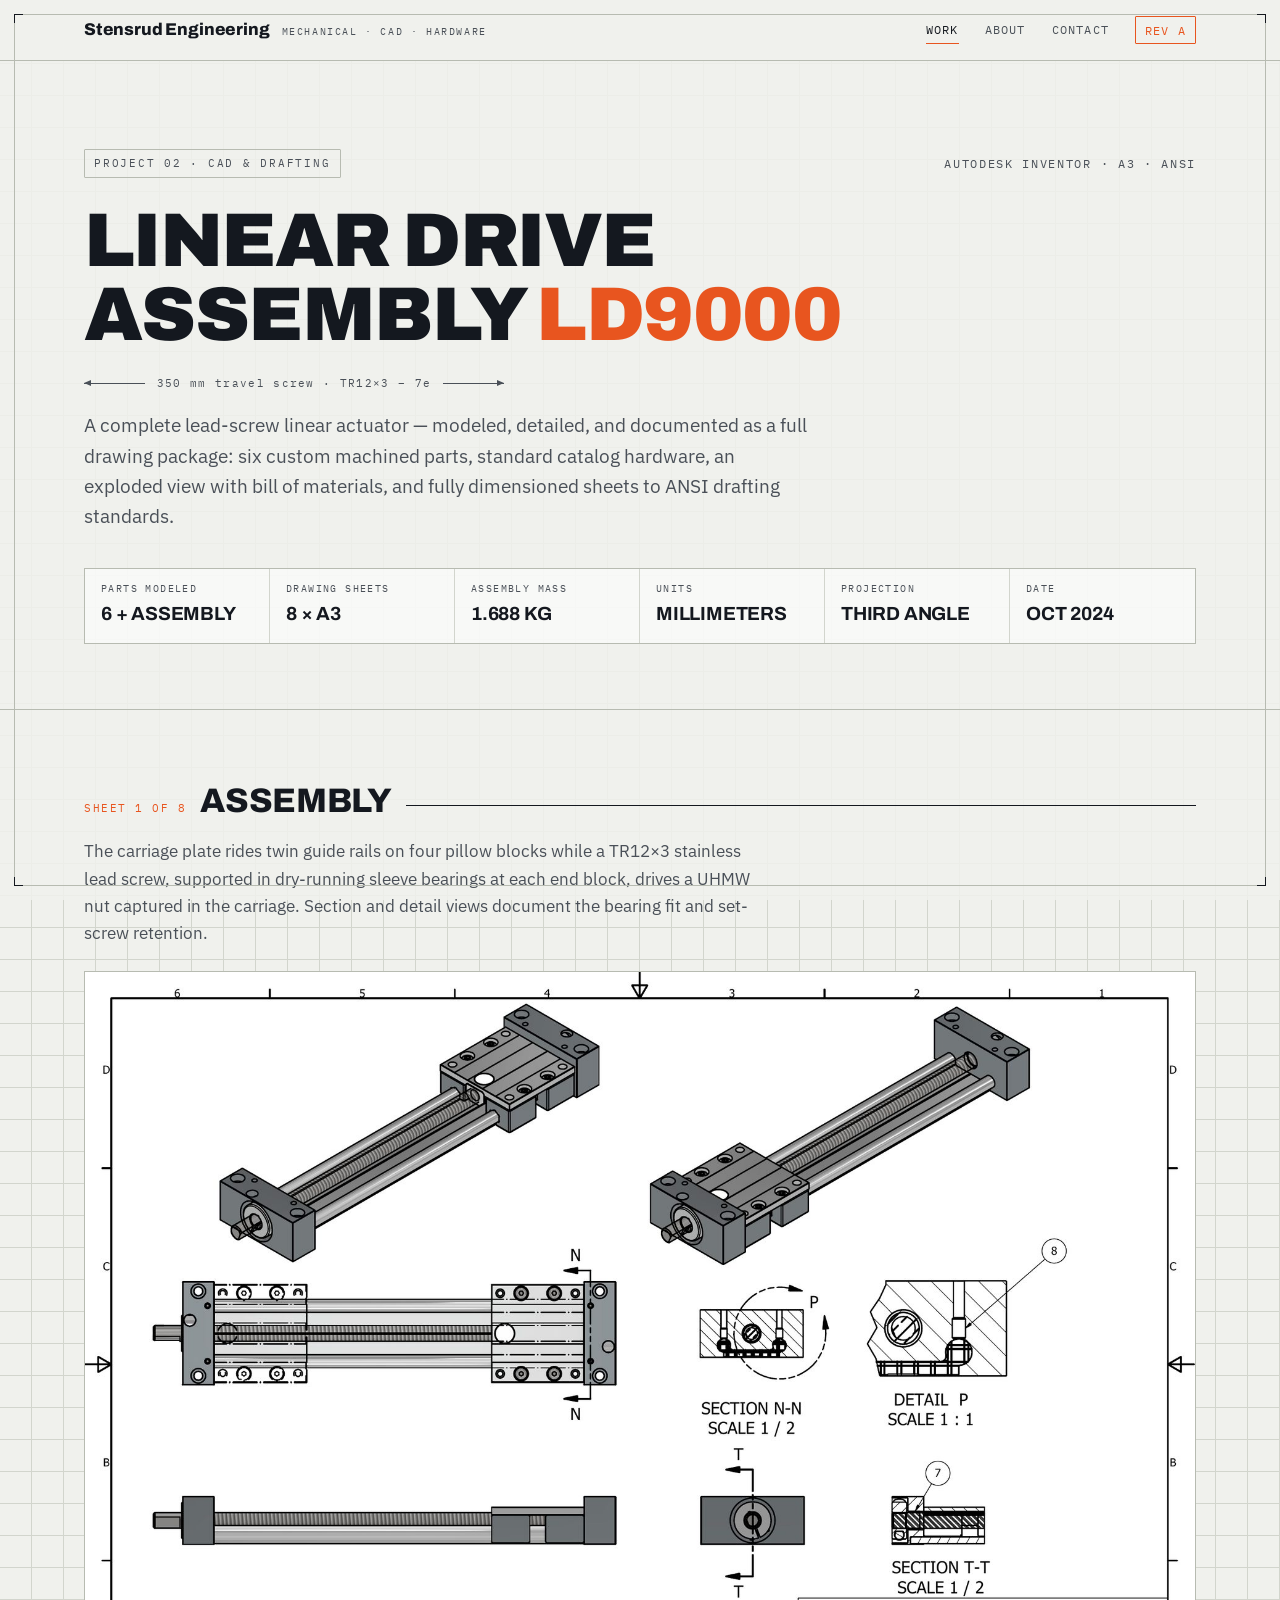
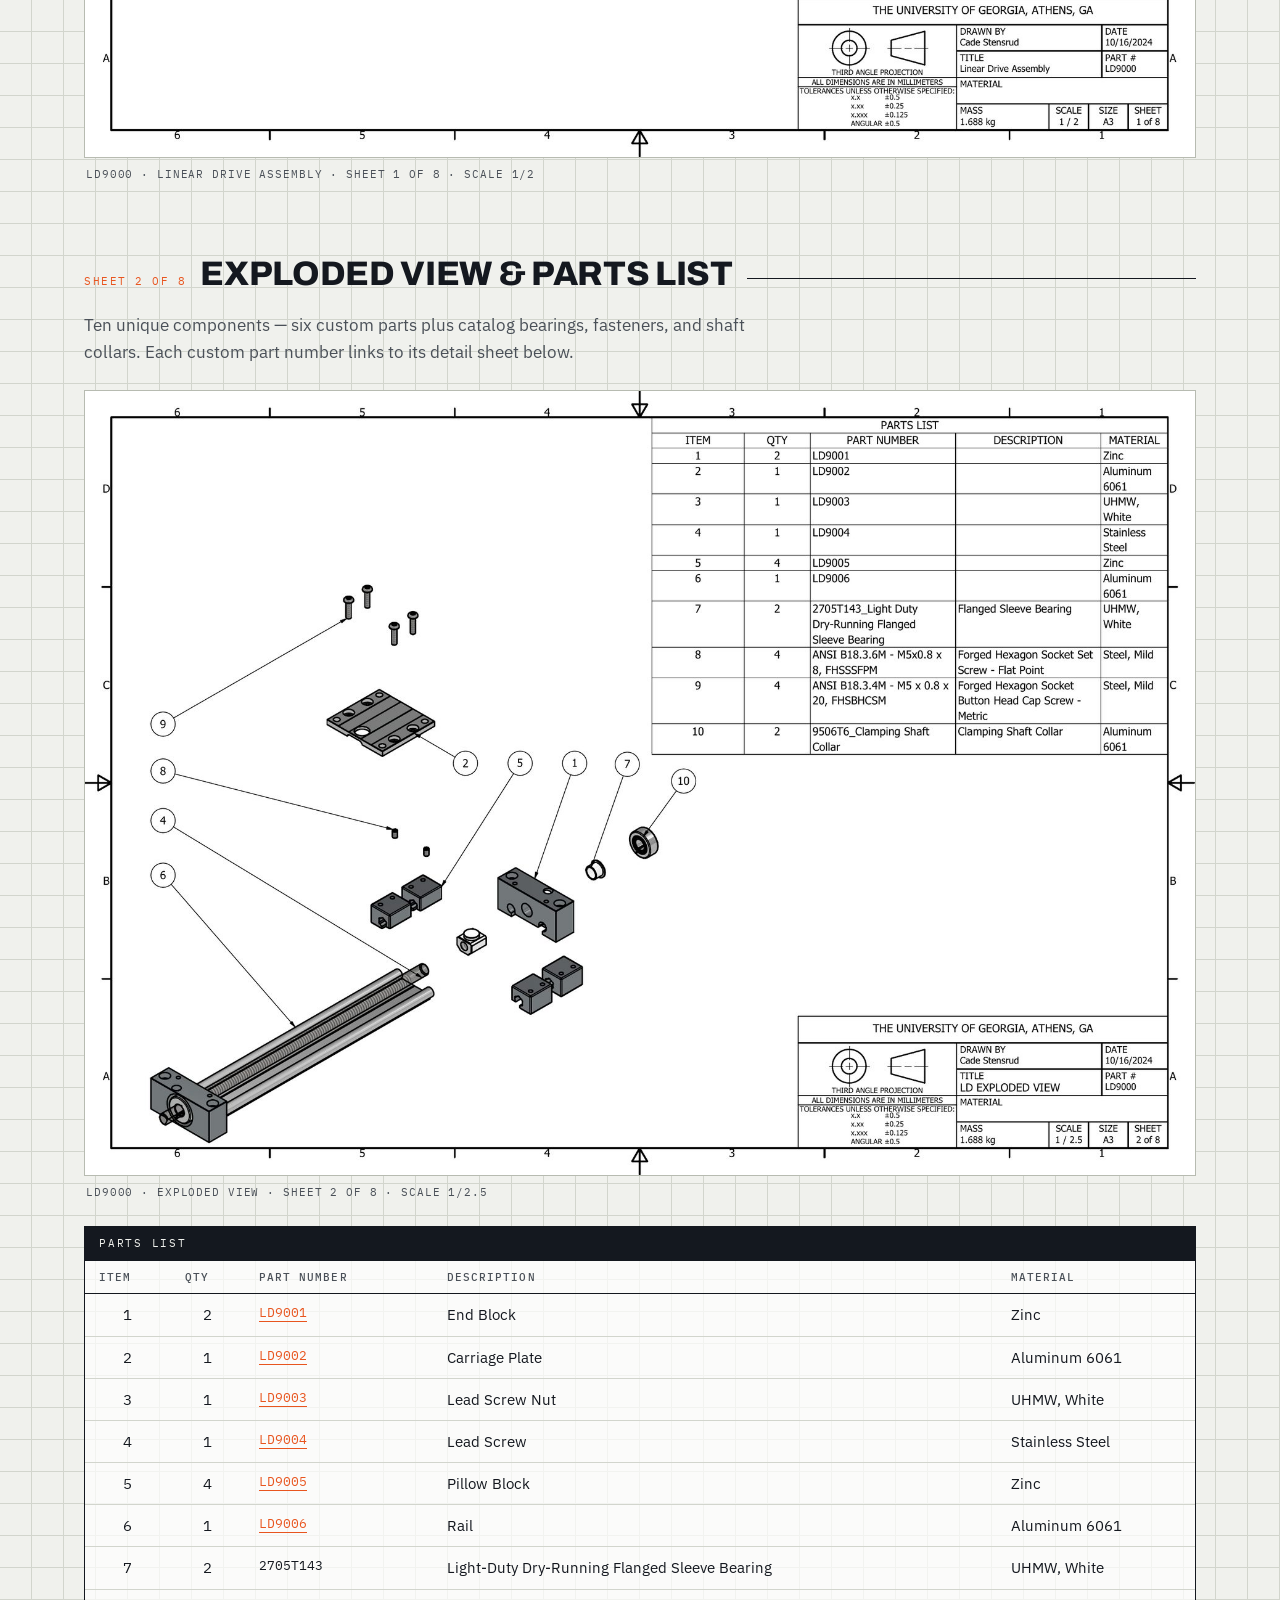
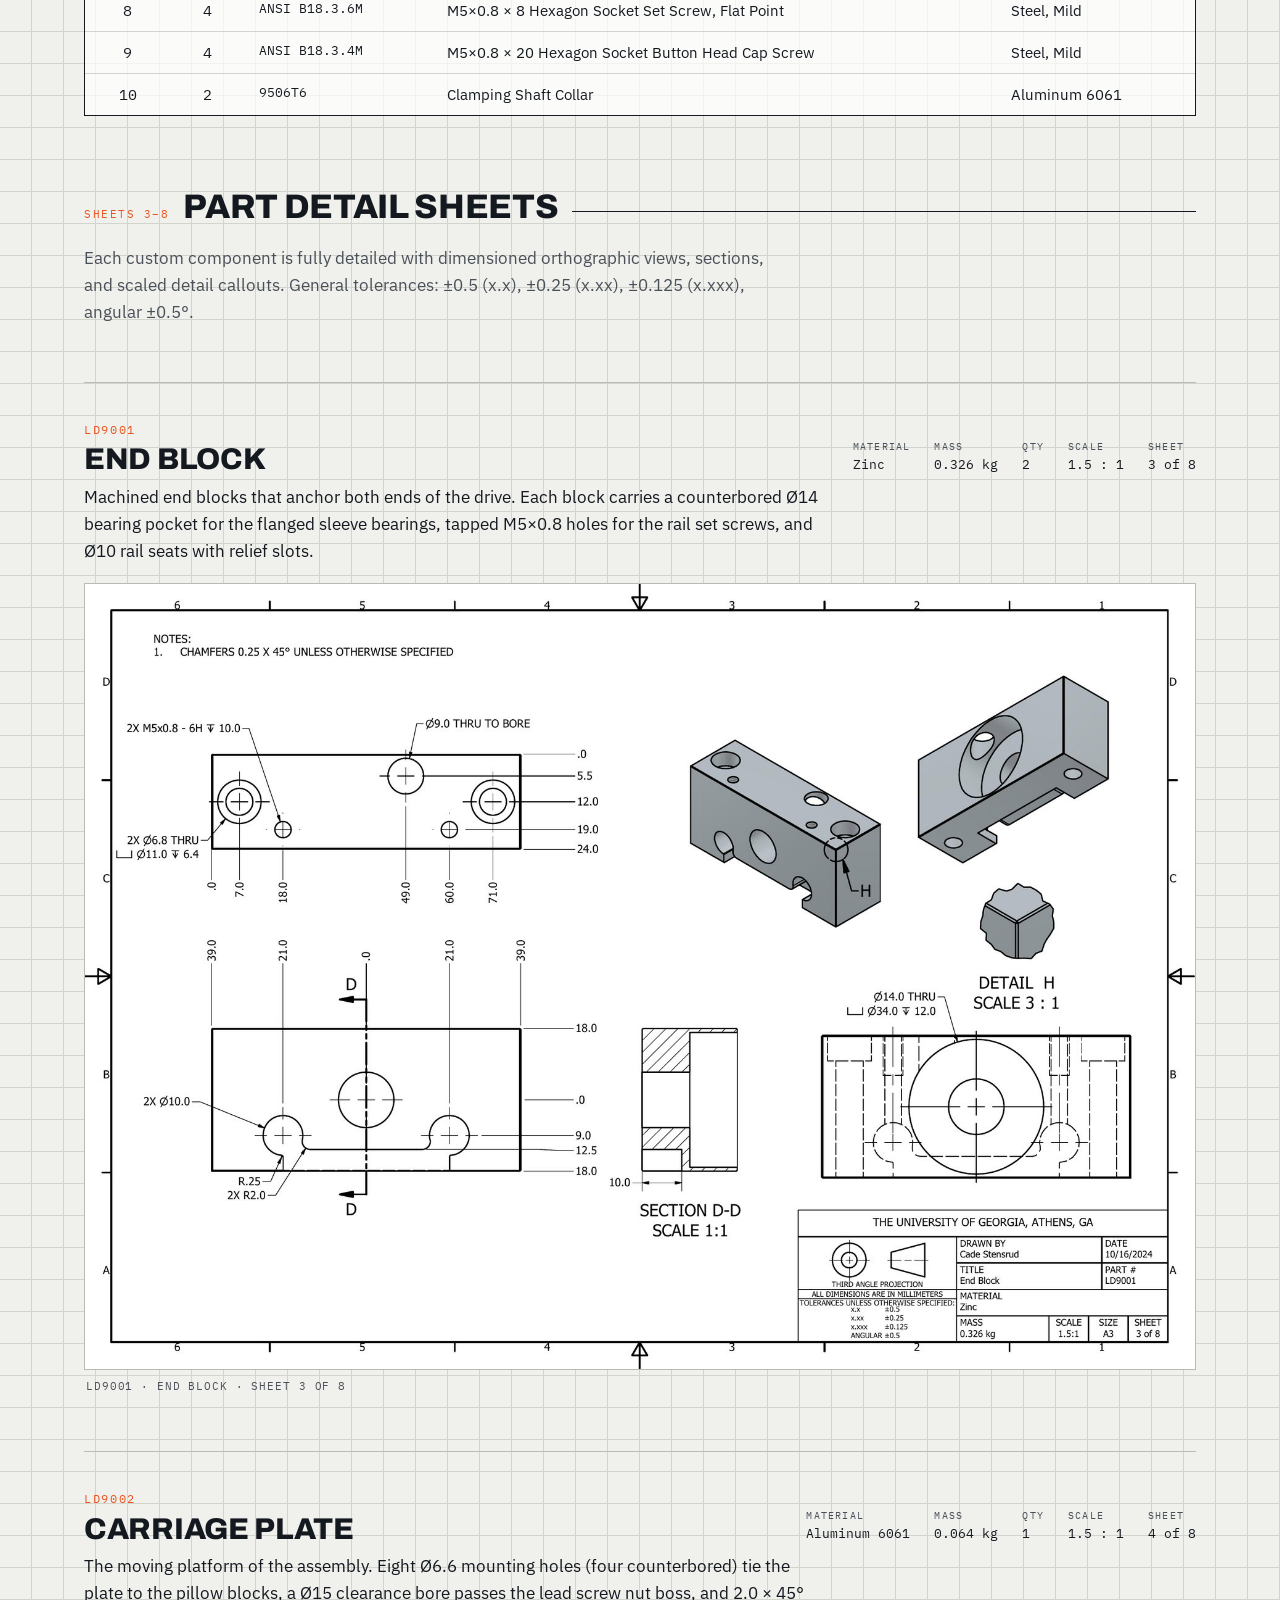
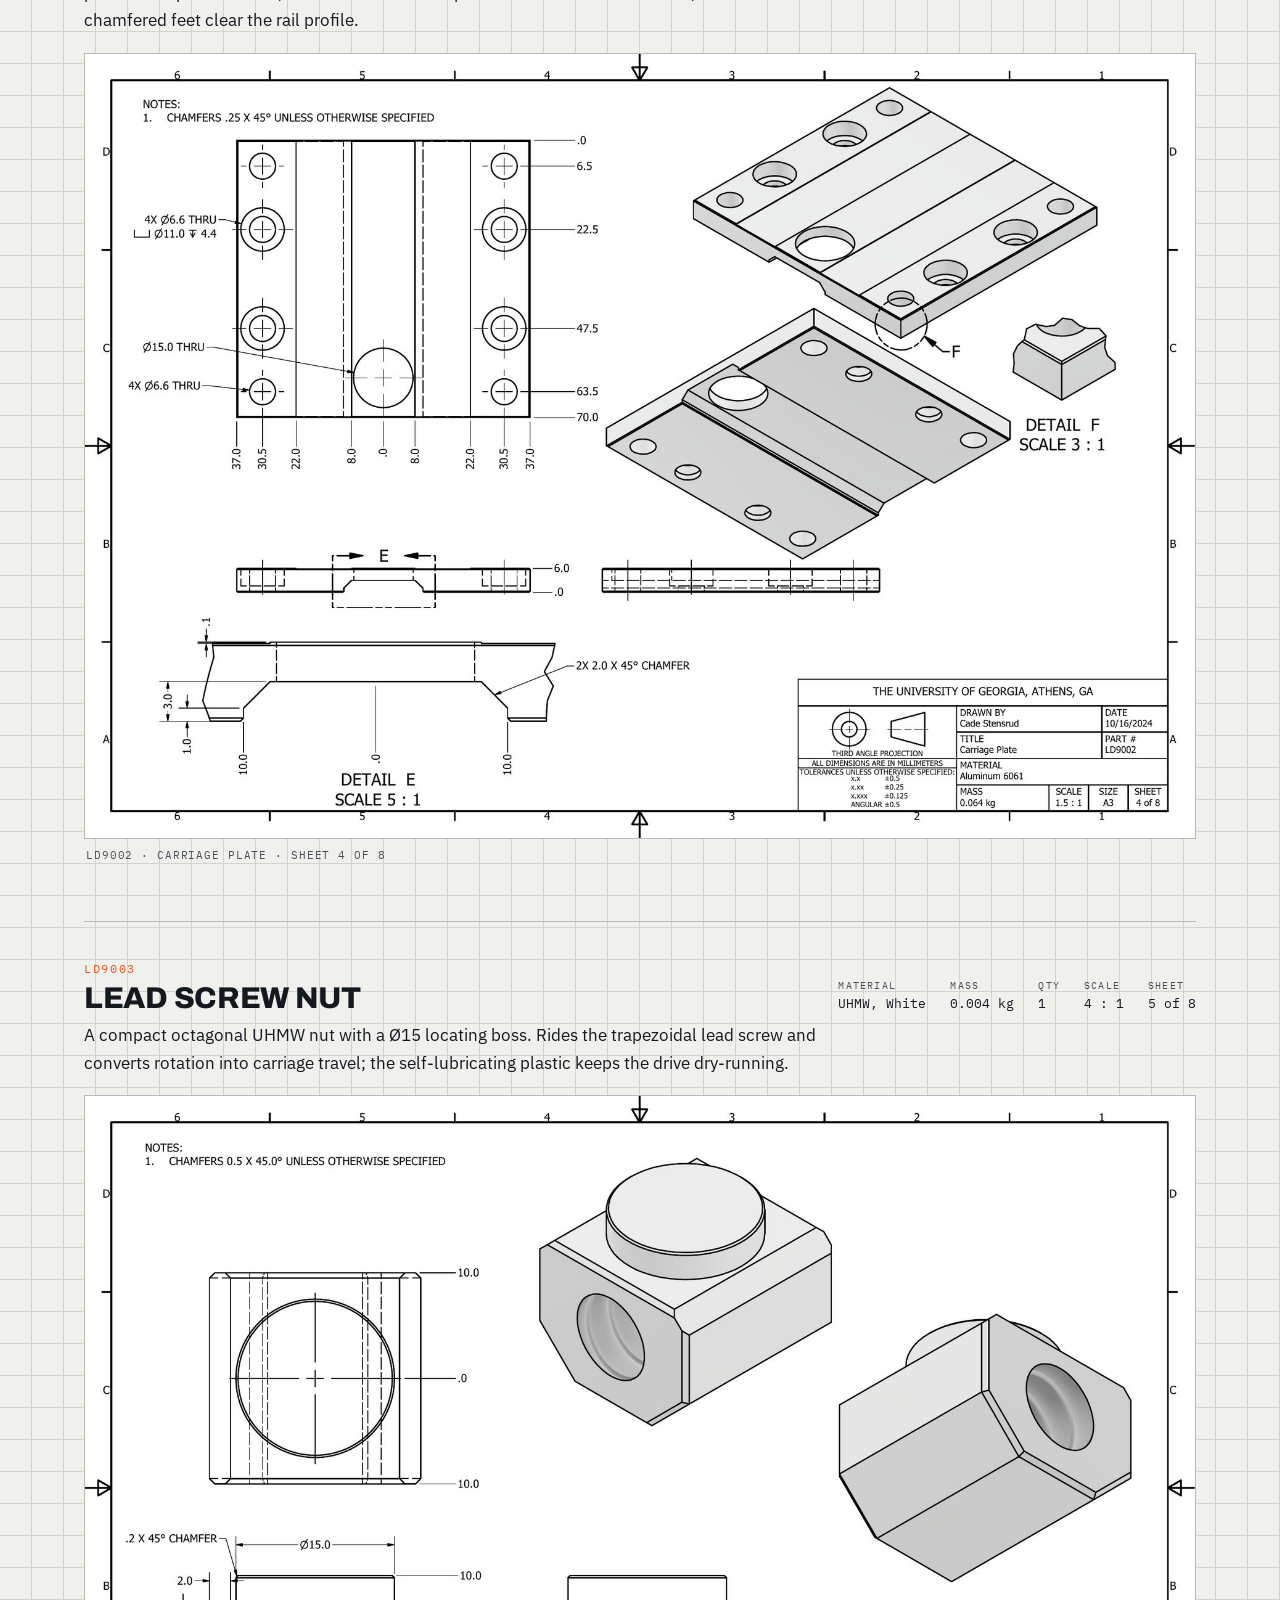
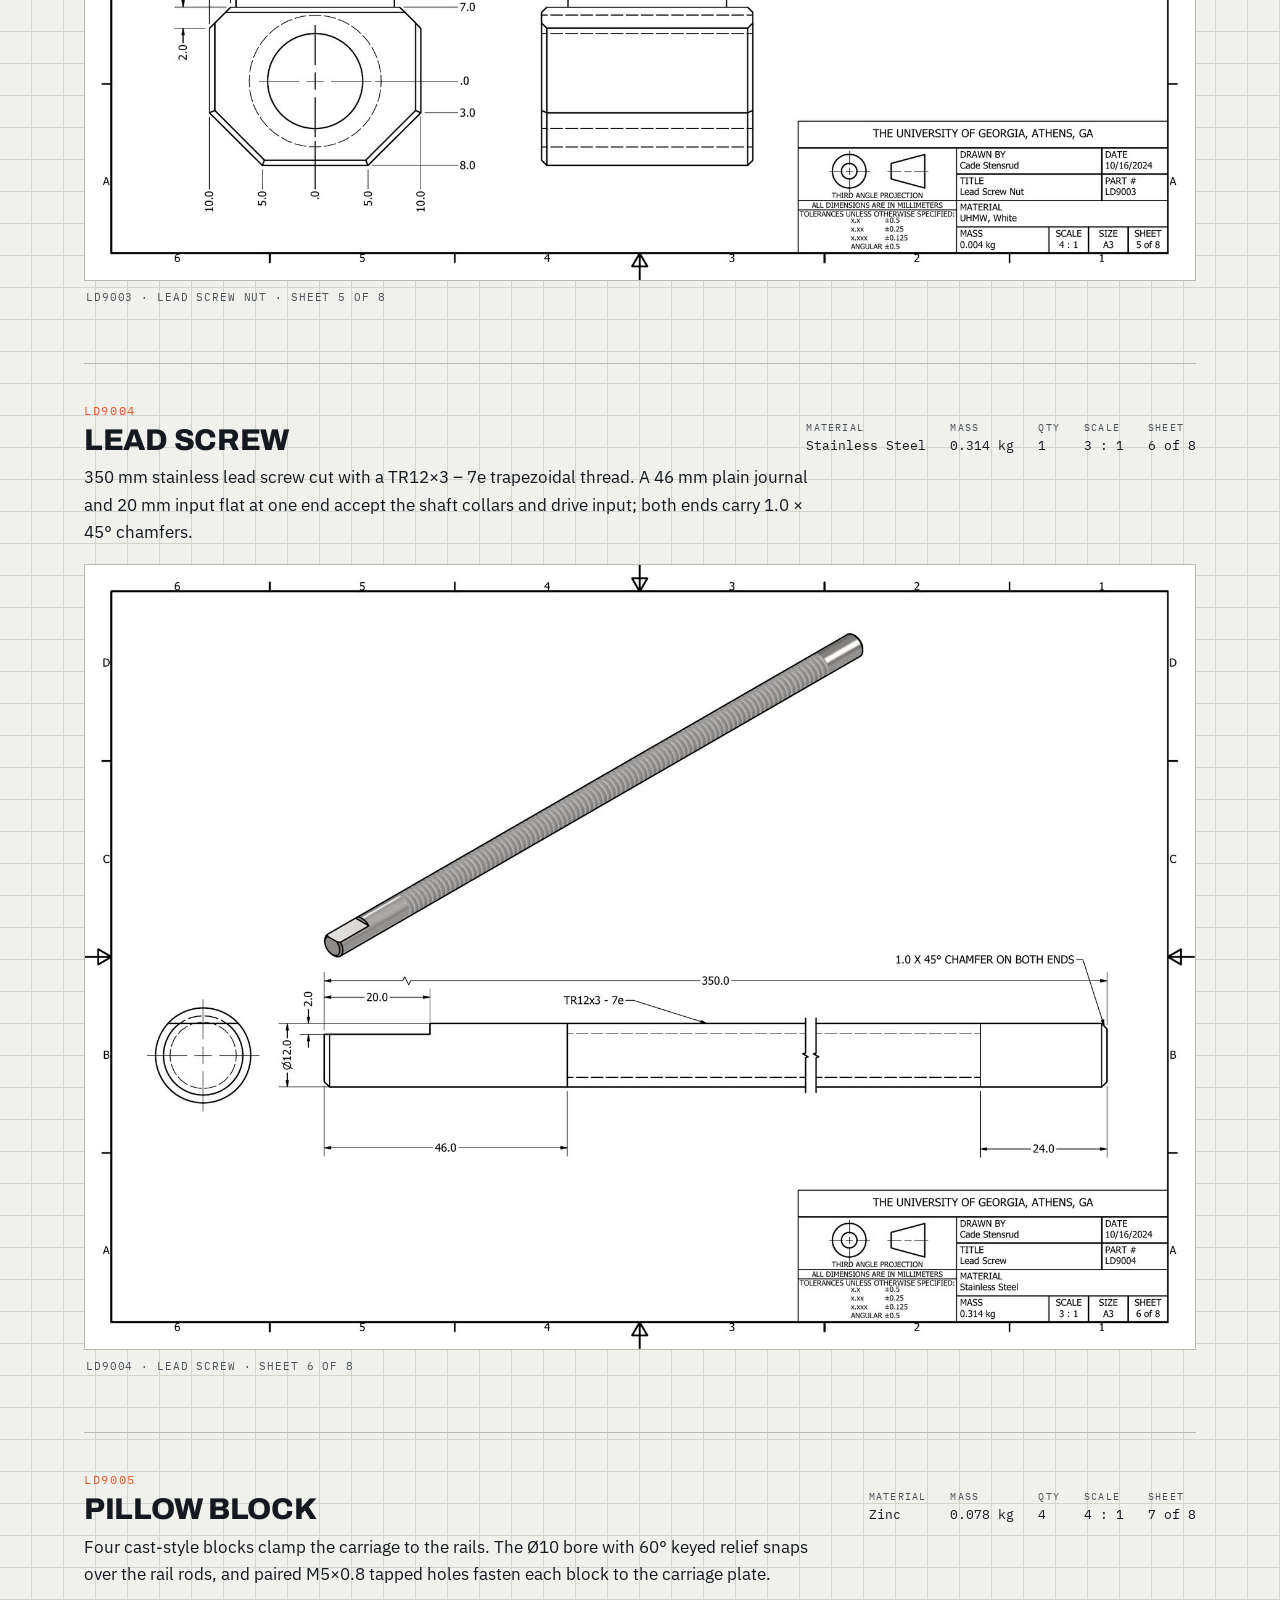
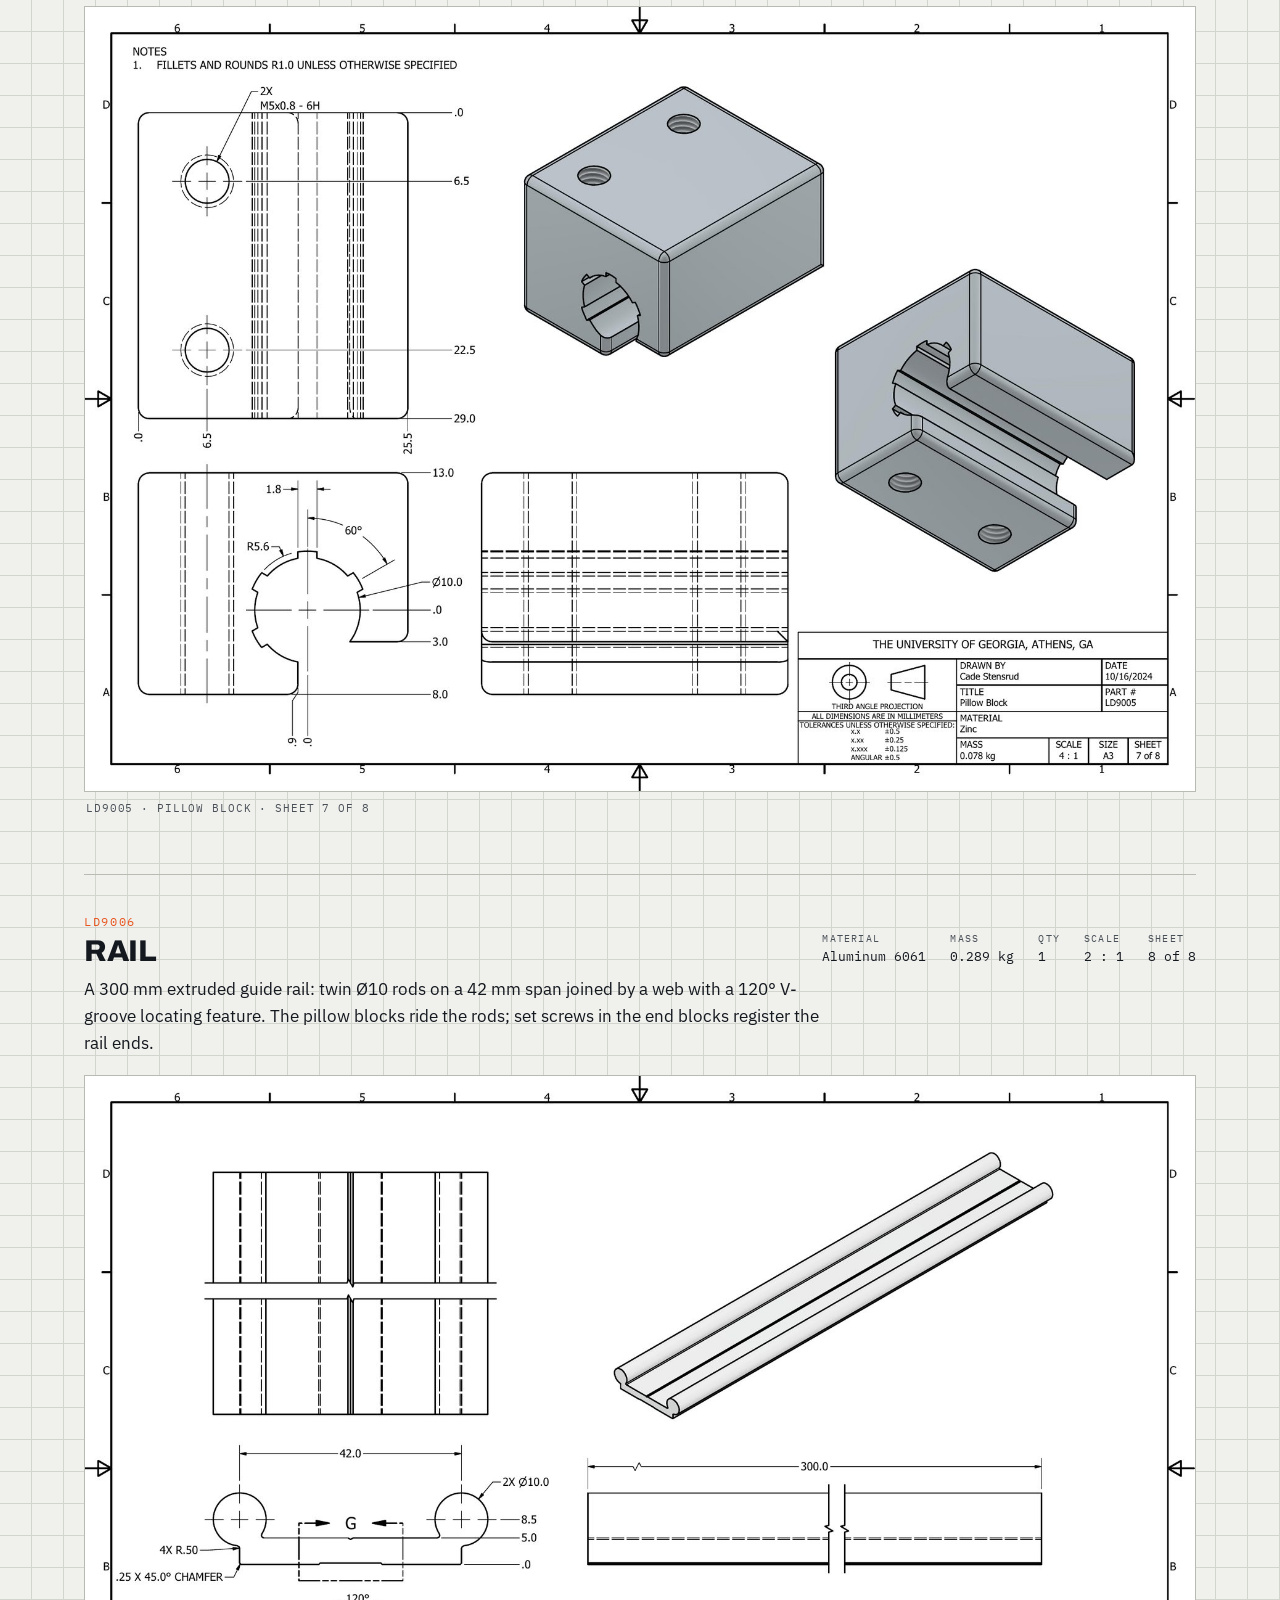
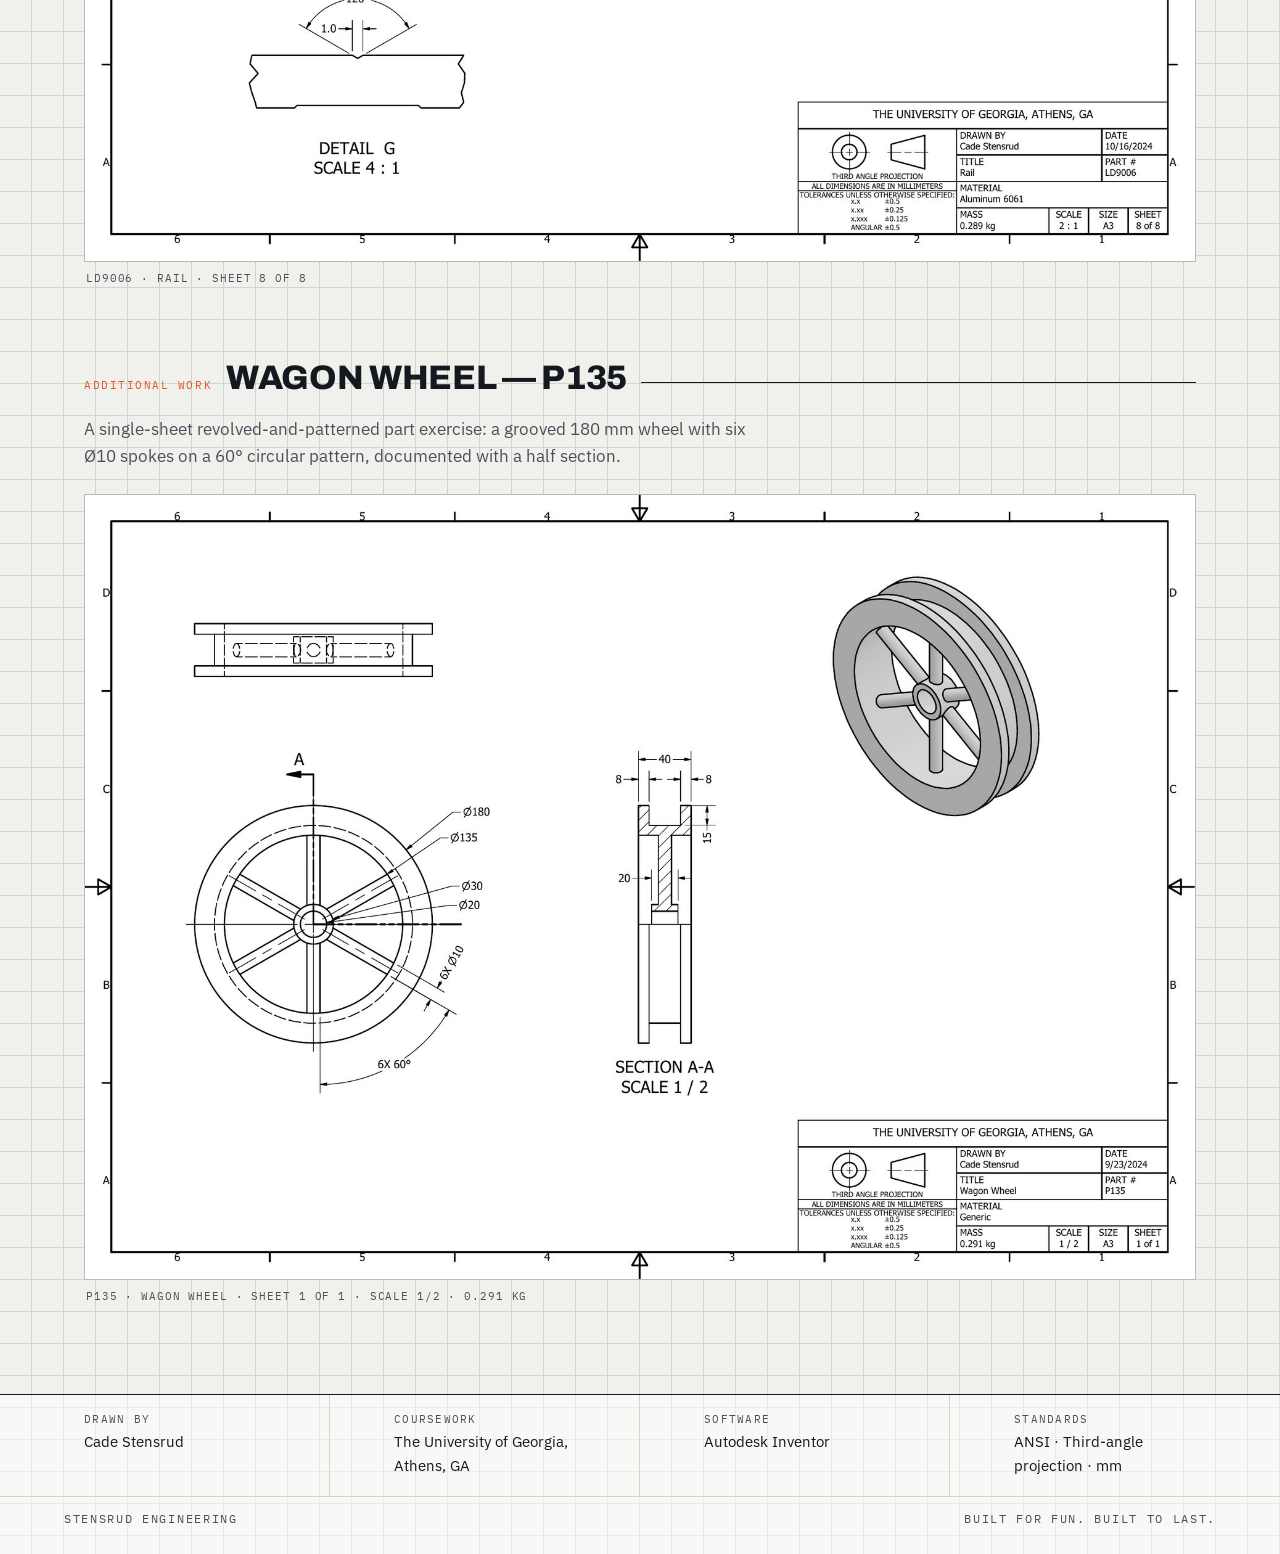
==== linear-drive.html @ 1e5e0ce8 "Add files via upload" ====
<!DOCTYPE html>
<html lang="en">
<!--
  ============================================================================
  STENSRUD ENGINEERING — PROJECT PAGE: LINEAR DRIVE ASSEMBLY (LD9000)
  ============================================================================
  HOW TO DEPLOY (flat structure, same as the rest of the site):
    1. Drop this file (linear-drive.html) in the repo root next to work.html.
    2. Drop all nine .jpg drawing images in the repo root too:
         ld9000-assembly.jpg      ld9000-exploded.jpg
         ld9001-end-block.jpg     ld9002-carriage-plate.jpg
         ld9003-lead-screw-nut.jpg ld9004-lead-screw.jpg
         ld9005-pillow-block.jpg  ld9006-rail.jpg
         p135-wagon-wheel.jpg
       (If you'd rather keep them in an img/ folder, prefix every src below
        with "img/".)
    3. Add the project card below to work.html inside <div class="proj-list">:

    <a class="proj-card" href="linear-drive.html" id="project-02">
      <div class="card-no">02</div>
      <div class="card-body">
        <h3>Linear Drive Assembly — LD9000</h3>
        <p>A lead-screw linear actuator modeled and detailed in Autodesk
        Inventor: six custom parts, standard hardware, and a complete
        8-sheet ANSI drawing package with exploded view and BOM.</p>
      </div>
    </a>

  NOTE: This page carries its own styles (matched to styles.css tokens) so it
  works standalone. It does NOT link styles.css, to avoid selector conflicts.
  ============================================================================
-->
<head>
<meta charset="UTF-8" />
<meta name="viewport" content="width=device-width, initial-scale=1.0" />
<title>Linear Drive Assembly — Stensrud Engineering</title>
<link rel="preconnect" href="https://fonts.googleapis.com">
<link rel="preconnect" href="https://fonts.gstatic.com" crossorigin>
<link href="https://fonts.googleapis.com/css2?family=Archivo:wght@500;600;700;800;900&family=IBM+Plex+Mono:wght@400;500;600&family=IBM+Plex+Sans:wght@400;500;600&display=swap" rel="stylesheet">
<style>
  :root{
    --paper:#F0F1ED;
    --paper-2:#E8E9E3;
    --ink:#14181F;
    --ink-soft:#4A5058;
    --line:#D2D5CD;
    --line-strong:#B7BBB1;
    --accent:#E8551F;      /* machined / cutting-torch orange */
    --steel:#3E5C73;
    --font-display:'Archivo', sans-serif;
    --font-body:'IBM Plex Sans', sans-serif;
    --font-mono:'IBM Plex Mono', monospace;
    --maxw:1240px;
    --gutter:clamp(20px, 5vw, 64px);
  }

  *{box-sizing:border-box;}
  html{scroll-behavior:smooth;}
  @media (prefers-reduced-motion: reduce){ html{scroll-behavior:auto;} }
  body{
    margin:0;
    background:var(--paper);
    color:var(--ink);
    font-family:var(--font-body);
    font-size:17px;
    line-height:1.6;
    -webkit-font-smoothing:antialiased;
    background-image:
      linear-gradient(var(--line) 1px, transparent 1px),
      linear-gradient(90deg, var(--line) 1px, transparent 1px);
    background-size:32px 32px;
    background-position:-1px -1px;
  }
  body::before{
    content:"";position:fixed;inset:0;background:var(--paper);opacity:.86;z-index:-1;pointer-events:none;
  }
  ::selection{background:var(--accent);color:#fff;}
  a{color:inherit;text-decoration:none;}

  /* ---- sheet border frame ---- */
  .sheet-frame{position:fixed;inset:14px;border:1px solid var(--line-strong);pointer-events:none;z-index:40;}
  .sheet-frame span{position:absolute;width:9px;height:9px;border:1px solid var(--ink);}
  .sheet-frame .tl{top:-1px;left:-1px;border-right:0;border-bottom:0;}
  .sheet-frame .tr{top:-1px;right:-1px;border-left:0;border-bottom:0;}
  .sheet-frame .bl{bottom:-1px;left:-1px;border-right:0;border-top:0;}
  .sheet-frame .br{bottom:-1px;right:-1px;border-left:0;border-top:0;}

  .wrap{max-width:var(--maxw);margin:0 auto;padding:0 var(--gutter);}
  .mono{font-family:var(--font-mono);font-size:12px;letter-spacing:.14em;text-transform:uppercase;color:var(--ink-soft);}
  .tag{display:inline-block;font-family:var(--font-mono);font-size:11px;letter-spacing:.16em;text-transform:uppercase;color:var(--ink-soft);border:1px solid var(--line-strong);padding:5px 9px 4px;border-radius:1px;}

  /* ================= NAV ================= */
  header.nav{position:sticky;top:0;z-index:30;background:rgba(240,241,237,.86);backdrop-filter:blur(6px);border-bottom:1px solid var(--line-strong);}
  .nav-in{display:flex;align-items:center;justify-content:space-between;height:60px;}
  .wordmark{display:flex;align-items:baseline;gap:12px;}
  .wordmark b{font-family:var(--font-display);font-weight:800;font-size:17px;letter-spacing:-.01em;}
  .wordmark .sub{font-family:var(--font-mono);font-size:10px;letter-spacing:.16em;text-transform:uppercase;color:var(--ink-soft);}
  .links{display:flex;align-items:center;gap:26px;font-family:var(--font-mono);font-size:12px;letter-spacing:.1em;text-transform:uppercase;}
  .links a{color:var(--ink-soft);padding:4px 0;border-bottom:1px solid transparent;}
  .links a:hover{color:var(--ink);border-bottom-color:var(--ink);}
  .links a.active{color:var(--ink);border-bottom-color:var(--accent);}
  .links a.rev{color:var(--accent);border:1px solid var(--accent);padding:4px 9px 3px;border-radius:1px;}
  .links a.rev:hover{background:var(--accent);color:#fff;}
  @media (max-width:640px){ .wordmark .sub{display:none;} .links{gap:16px;} }

  /* ================= HERO ================= */
  .hero{padding:clamp(48px,8vw,88px) 0 clamp(32px,5vw,48px);border-bottom:1px solid var(--line-strong);}
  .eyebrow{display:flex;align-items:center;justify-content:space-between;gap:16px;flex-wrap:wrap;margin-bottom:26px;}
  h1.proj-title{
    font-family:var(--font-display);font-weight:900;
    font-size:clamp(38px,7vw,76px);line-height:.98;letter-spacing:-.02em;
    text-transform:uppercase;margin:0 0 8px;
  }
  h1.proj-title .pn{color:var(--accent);}
  .hero-lead{max-width:66ch;font-size:clamp(16px,1.6vw,19px);color:var(--ink-soft);margin:18px 0 0;}

  /* dimension-line annotation under the title (site signature element) */
  .dim{display:flex;align-items:center;gap:0;max-width:420px;margin-top:22px;color:var(--ink-soft);}
  .dim .arrow{flex:1;height:1px;background:var(--ink-soft);position:relative;}
  .dim .arrow::before,.dim .arrow::after{content:"";position:absolute;top:-3px;border-top:3.5px solid transparent;border-bottom:3.5px solid transparent;}
  .dim .arrow.l::before{left:0;border-right:7px solid var(--ink-soft);}
  .dim .arrow.r::after{right:0;border-left:7px solid var(--ink-soft);}
  .dim .label{font-family:var(--font-mono);font-size:11px;letter-spacing:.12em;padding:0 12px;white-space:nowrap;}

  /* ---- spec strip ---- */
  .spec-strip{display:grid;grid-template-columns:repeat(auto-fit,minmax(150px,1fr));border:1px solid var(--line-strong);background:rgba(255,255,255,.55);margin-top:36px;}
  .spec-strip>div{padding:12px 16px 14px;border-right:1px solid var(--line);}
  .spec-strip>div:last-child{border-right:0;}
  .spec-strip dt{font-family:var(--font-mono);font-size:10px;letter-spacing:.14em;text-transform:uppercase;color:var(--ink-soft);margin:0;}
  .spec-strip dd{font-family:var(--font-display);font-weight:700;font-size:19px;text-transform:uppercase;margin:2px 0 0;letter-spacing:-.01em;}
  @media (max-width:640px){ .spec-strip{grid-template-columns:repeat(2,1fr);} .spec-strip>div:nth-child(2n){border-right:0;} }

  /* ================= SECTIONS ================= */
  section{padding:clamp(40px,6vw,64px) 0 0;}
  .callout{display:flex;align-items:baseline;gap:14px;margin:0 0 10px;}
  .callout .num{font-family:var(--font-mono);font-size:11px;color:var(--accent);letter-spacing:.14em;white-space:nowrap;text-transform:uppercase;}
  .callout h2{font-family:var(--font-display);font-weight:800;font-size:clamp(24px,3.5vw,34px);text-transform:uppercase;letter-spacing:-.01em;margin:0;}
  .callout::after{content:"";flex:1;border-bottom:1px solid var(--ink);transform:translateY(-6px);}
  .lede{color:var(--ink-soft);max-width:68ch;margin:0 0 24px;}

  /* ---- drawing sheets ---- */
  figure.sheet{margin:0;}
  .sheet-btn{display:block;width:100%;border:1px solid var(--line-strong);background:#fff;padding:0;cursor:zoom-in;transition:border-color .15s ease;}
  .sheet-btn:hover{border-color:var(--ink);}
  .sheet-btn:focus-visible{outline:2px solid var(--accent);outline-offset:2px;}
  .sheet-btn img{display:block;width:100%;height:auto;}
  figcaption{font-family:var(--font-mono);font-size:11px;color:var(--ink-soft);letter-spacing:.08em;padding:8px 2px 0;text-transform:uppercase;}

  /* ---- BOM table ---- */
  .bom-wrap{overflow-x:auto;border:1px solid var(--ink);margin-top:24px;}
  table.bom{width:100%;border-collapse:collapse;font-size:14.5px;min-width:660px;background:rgba(255,255,255,.7);}
  .bom caption{caption-side:top;text-align:left;font-family:var(--font-mono);font-size:11px;letter-spacing:.16em;padding:8px 14px;background:var(--ink);color:var(--paper);text-transform:uppercase;}
  .bom th{font-family:var(--font-mono);font-size:10.5px;text-transform:uppercase;letter-spacing:.1em;text-align:left;padding:8px 14px;border-bottom:1px solid var(--ink);color:var(--ink-soft);font-weight:500;}
  .bom td{padding:9px 14px;border-bottom:1px solid var(--line);vertical-align:top;}
  .bom tr:last-child td{border-bottom:0;}
  .bom td.pn{font-family:var(--font-mono);font-size:13px;white-space:nowrap;}
  .bom a{color:var(--accent);border-bottom:1px solid currentColor;}
  .bom a:hover{color:var(--ink);}
  .bom td.qty{font-family:var(--font-mono);text-align:center;}

  /* ---- part sections ---- */
  .part{margin-top:clamp(36px,5vw,56px);padding-top:clamp(24px,4vw,32px);border-top:1px solid var(--line-strong);}
  .part-head{display:flex;flex-wrap:wrap;gap:12px 32px;align-items:flex-end;justify-content:space-between;margin-bottom:8px;}
  .part-id .pn{font-family:var(--font-mono);font-size:12px;letter-spacing:.14em;color:var(--accent);text-transform:uppercase;}
  .part-id h3{font-family:var(--font-display);font-weight:800;font-size:clamp(22px,3vw,30px);text-transform:uppercase;line-height:1.05;margin:2px 0 0;letter-spacing:-.01em;}
  dl.part-meta{display:flex;flex-wrap:wrap;gap:2px 24px;margin:0;}
  dl.part-meta>div{min-width:0;}
  dl.part-meta dt{font-family:var(--font-mono);font-size:10px;text-transform:uppercase;letter-spacing:.12em;color:var(--ink-soft);margin:0;}
  dl.part-meta dd{font-family:var(--font-mono);font-size:13px;margin:0;}
  .part-desc{max-width:74ch;margin:6px 0 18px;color:var(--ink);}

  /* ================= FOOTER (title block) ================= */
  footer{margin-top:clamp(56px,8vw,88px);border-top:1px solid var(--ink);background:rgba(255,255,255,.5);}
  .foot-grid{display:grid;grid-template-columns:repeat(auto-fit,minmax(200px,1fr));max-width:var(--maxw);margin:0 auto;}
  .foot-grid>div{padding:16px var(--gutter) 18px;border-right:1px solid var(--line);}
  .foot-grid>div:last-child{border-right:0;}
  .foot-grid dt{font-family:var(--font-mono);font-size:10.5px;text-transform:uppercase;letter-spacing:.12em;color:var(--ink-soft);margin:0;}
  .foot-grid dd{font-size:15px;margin:2px 0 0;}
  .foot-bottom{border-top:1px solid var(--line);padding:12px var(--gutter) 26px;}
  .foot-bottom .wrap{display:flex;justify-content:space-between;gap:16px;flex-wrap:wrap;padding:0;}

  /* ================= LIGHTBOX ================= */
  .lightbox{position:fixed;inset:0;background:rgba(20,24,31,.92);display:none;align-items:center;justify-content:center;padding:24px;z-index:60;}
  .lightbox.open{display:flex;}
  .lightbox img{max-width:100%;max-height:92vh;background:#fff;box-shadow:0 8px 40px rgba(0,0,0,.5);}
  .lightbox .close{position:absolute;top:22px;right:26px;background:none;border:1px solid var(--paper);color:var(--paper);font-family:var(--font-mono);font-size:12px;letter-spacing:.1em;padding:8px 14px;cursor:pointer;}
  .lightbox .close:hover{background:var(--paper);color:var(--ink);}
</style>
</head>
<body>

<div class="sheet-frame" aria-hidden="true"><span class="tl"></span><span class="tr"></span><span class="bl"></span><span class="br"></span></div>

<!-- ================= NAV ================= -->
<header class="nav">
  <div class="wrap nav-in">
    <a class="wordmark" href="index.html">
      <b>Stensrud Engineering</b>
      <span class="sub">Mechanical · CAD · Hardware</span>
    </a>
    <nav class="links">
      <a href="work.html" class="active">Work</a>
      <a href="index.html#about">About</a>
      <a href="index.html#contact">Contact</a>
      <a class="rev" href="index.html">Rev A</a>
    </nav>
  </div>
</header>

<!-- ================= HERO ================= -->
<div class="hero">
  <div class="wrap">
    <div class="eyebrow">
      <span class="tag">Project 02 · CAD &amp; Drafting</span>
      <span class="mono">Autodesk Inventor · A3 · ANSI</span>
    </div>
    <h1 class="proj-title">Linear Drive<br>Assembly <span class="pn">LD9000</span></h1>
    <div class="dim" aria-hidden="true">
      <span class="arrow l"></span>
      <span class="label">350 mm travel screw · TR12×3 – 7e</span>
      <span class="arrow r"></span>
    </div>
    <p class="hero-lead">A complete lead-screw linear actuator — modeled, detailed, and documented as a full drawing package: six custom machined parts, standard catalog hardware, an exploded view with bill of materials, and fully dimensioned sheets to ANSI drafting standards.</p>
    <dl class="spec-strip">
      <div><dt>Parts modeled</dt><dd>6 + assembly</dd></div>
      <div><dt>Drawing sheets</dt><dd>8 × A3</dd></div>
      <div><dt>Assembly mass</dt><dd>1.688 kg</dd></div>
      <div><dt>Units</dt><dd>Millimeters</dd></div>
      <div><dt>Projection</dt><dd>Third angle</dd></div>
      <div><dt>Date</dt><dd>Oct 2024</dd></div>
    </dl>
  </div>
</div>

<!-- ================= ASSEMBLY ================= -->
<section>
  <div class="wrap">
    <div class="callout"><span class="num">Sheet 1 of 8</span><h2>Assembly</h2></div>
    <p class="lede">The carriage plate rides twin guide rails on four pillow blocks while a TR12×3 stainless lead screw, supported in dry-running sleeve bearings at each end block, drives a UHMW nut captured in the carriage. Section and detail views document the bearing fit and set-screw retention.</p>
    <figure class="sheet">
      <button class="sheet-btn" data-img="ld9000-assembly.jpg" aria-label="Enlarge assembly drawing sheet">
        <img src="ld9000-assembly.jpg" alt="Linear drive assembly drawing with isometric views, sections N-N and T-T, and detail P" loading="lazy">
      </button>
      <figcaption>LD9000 · Linear Drive Assembly · Sheet 1 of 8 · Scale 1/2</figcaption>
    </figure>
  </div>
</section>

<!-- ================= EXPLODED + BOM ================= -->
<section>
  <div class="wrap">
    <div class="callout"><span class="num">Sheet 2 of 8</span><h2>Exploded View &amp; Parts List</h2></div>
    <p class="lede">Ten unique components — six custom parts plus catalog bearings, fasteners, and shaft collars. Each custom part number links to its detail sheet below.</p>
    <figure class="sheet">
      <button class="sheet-btn" data-img="ld9000-exploded.jpg" aria-label="Enlarge exploded view drawing sheet">
        <img src="ld9000-exploded.jpg" alt="Exploded view of the linear drive assembly with numbered balloons and parts list" loading="lazy">
      </button>
      <figcaption>LD9000 · Exploded View · Sheet 2 of 8 · Scale 1/2.5</figcaption>
    </figure>
    <div class="bom-wrap">
      <table class="bom">
        <caption>Parts List</caption>
        <thead>
          <tr><th>Item</th><th>Qty</th><th>Part Number</th><th>Description</th><th>Material</th></tr>
        </thead>
        <tbody>
          <tr><td class="qty">1</td><td class="qty">2</td><td class="pn"><a href="#ld9001">LD9001</a></td><td>End Block</td><td>Zinc</td></tr>
          <tr><td class="qty">2</td><td class="qty">1</td><td class="pn"><a href="#ld9002">LD9002</a></td><td>Carriage Plate</td><td>Aluminum 6061</td></tr>
          <tr><td class="qty">3</td><td class="qty">1</td><td class="pn"><a href="#ld9003">LD9003</a></td><td>Lead Screw Nut</td><td>UHMW, White</td></tr>
          <tr><td class="qty">4</td><td class="qty">1</td><td class="pn"><a href="#ld9004">LD9004</a></td><td>Lead Screw</td><td>Stainless Steel</td></tr>
          <tr><td class="qty">5</td><td class="qty">4</td><td class="pn"><a href="#ld9005">LD9005</a></td><td>Pillow Block</td><td>Zinc</td></tr>
          <tr><td class="qty">6</td><td class="qty">1</td><td class="pn"><a href="#ld9006">LD9006</a></td><td>Rail</td><td>Aluminum 6061</td></tr>
          <tr><td class="qty">7</td><td class="qty">2</td><td class="pn">2705T143</td><td>Light-Duty Dry-Running Flanged Sleeve Bearing</td><td>UHMW, White</td></tr>
          <tr><td class="qty">8</td><td class="qty">4</td><td class="pn">ANSI B18.3.6M</td><td>M5×0.8 × 8 Hexagon Socket Set Screw, Flat Point</td><td>Steel, Mild</td></tr>
          <tr><td class="qty">9</td><td class="qty">4</td><td class="pn">ANSI B18.3.4M</td><td>M5×0.8 × 20 Hexagon Socket Button Head Cap Screw</td><td>Steel, Mild</td></tr>
          <tr><td class="qty">10</td><td class="qty">2</td><td class="pn">9506T6</td><td>Clamping Shaft Collar</td><td>Aluminum 6061</td></tr>
        </tbody>
      </table>
    </div>
  </div>
</section>

<!-- ================= PART DETAIL SHEETS ================= -->
<section>
  <div class="wrap">
    <div class="callout"><span class="num">Sheets 3–8</span><h2>Part Detail Sheets</h2></div>
    <p class="lede">Each custom component is fully detailed with dimensioned orthographic views, sections, and scaled detail callouts. General tolerances: ±0.5 (x.x), ±0.25 (x.xx), ±0.125 (x.xxx), angular ±0.5°.</p>

    <div class="part" id="ld9001">
      <div class="part-head">
        <div class="part-id"><span class="pn">LD9001</span><h3>End Block</h3></div>
        <dl class="part-meta">
          <div><dt>Material</dt><dd>Zinc</dd></div>
          <div><dt>Mass</dt><dd>0.326 kg</dd></div>
          <div><dt>Qty</dt><dd>2</dd></div>
          <div><dt>Scale</dt><dd>1.5 : 1</dd></div>
          <div><dt>Sheet</dt><dd>3 of 8</dd></div>
        </dl>
      </div>
      <p class="part-desc">Machined end blocks that anchor both ends of the drive. Each block carries a counterbored Ø14 bearing pocket for the flanged sleeve bearings, tapped M5×0.8 holes for the rail set screws, and Ø10 rail seats with relief slots.</p>
      <figure class="sheet">
        <button class="sheet-btn" data-img="ld9001-end-block.jpg" aria-label="Enlarge drawing sheet for LD9001 End Block">
          <img src="ld9001-end-block.jpg" alt="Engineering drawing sheet for LD9001 End Block" loading="lazy">
        </button>
        <figcaption>LD9001 · End Block · Sheet 3 of 8</figcaption>
      </figure>
    </div>

    <div class="part" id="ld9002">
      <div class="part-head">
        <div class="part-id"><span class="pn">LD9002</span><h3>Carriage Plate</h3></div>
        <dl class="part-meta">
          <div><dt>Material</dt><dd>Aluminum 6061</dd></div>
          <div><dt>Mass</dt><dd>0.064 kg</dd></div>
          <div><dt>Qty</dt><dd>1</dd></div>
          <div><dt>Scale</dt><dd>1.5 : 1</dd></div>
          <div><dt>Sheet</dt><dd>4 of 8</dd></div>
        </dl>
      </div>
      <p class="part-desc">The moving platform of the assembly. Eight Ø6.6 mounting holes (four counterbored) tie the plate to the pillow blocks, a Ø15 clearance bore passes the lead screw nut boss, and 2.0 × 45° chamfered feet clear the rail profile.</p>
      <figure class="sheet">
        <button class="sheet-btn" data-img="ld9002-carriage-plate.jpg" aria-label="Enlarge drawing sheet for LD9002 Carriage Plate">
          <img src="ld9002-carriage-plate.jpg" alt="Engineering drawing sheet for LD9002 Carriage Plate" loading="lazy">
        </button>
        <figcaption>LD9002 · Carriage Plate · Sheet 4 of 8</figcaption>
      </figure>
    </div>

    <div class="part" id="ld9003">
      <div class="part-head">
        <div class="part-id"><span class="pn">LD9003</span><h3>Lead Screw Nut</h3></div>
        <dl class="part-meta">
          <div><dt>Material</dt><dd>UHMW, White</dd></div>
          <div><dt>Mass</dt><dd>0.004 kg</dd></div>
          <div><dt>Qty</dt><dd>1</dd></div>
          <div><dt>Scale</dt><dd>4 : 1</dd></div>
          <div><dt>Sheet</dt><dd>5 of 8</dd></div>
        </dl>
      </div>
      <p class="part-desc">A compact octagonal UHMW nut with a Ø15 locating boss. Rides the trapezoidal lead screw and converts rotation into carriage travel; the self-lubricating plastic keeps the drive dry-running.</p>
      <figure class="sheet">
        <button class="sheet-btn" data-img="ld9003-lead-screw-nut.jpg" aria-label="Enlarge drawing sheet for LD9003 Lead Screw Nut">
          <img src="ld9003-lead-screw-nut.jpg" alt="Engineering drawing sheet for LD9003 Lead Screw Nut" loading="lazy">
        </button>
        <figcaption>LD9003 · Lead Screw Nut · Sheet 5 of 8</figcaption>
      </figure>
    </div>

    <div class="part" id="ld9004">
      <div class="part-head">
        <div class="part-id"><span class="pn">LD9004</span><h3>Lead Screw</h3></div>
        <dl class="part-meta">
          <div><dt>Material</dt><dd>Stainless Steel</dd></div>
          <div><dt>Mass</dt><dd>0.314 kg</dd></div>
          <div><dt>Qty</dt><dd>1</dd></div>
          <div><dt>Scale</dt><dd>3 : 1</dd></div>
          <div><dt>Sheet</dt><dd>6 of 8</dd></div>
        </dl>
      </div>
      <p class="part-desc">350 mm stainless lead screw cut with a TR12×3 – 7e trapezoidal thread. A 46 mm plain journal and 20 mm input flat at one end accept the shaft collars and drive input; both ends carry 1.0 × 45° chamfers.</p>
      <figure class="sheet">
        <button class="sheet-btn" data-img="ld9004-lead-screw.jpg" aria-label="Enlarge drawing sheet for LD9004 Lead Screw">
          <img src="ld9004-lead-screw.jpg" alt="Engineering drawing sheet for LD9004 Lead Screw" loading="lazy">
        </button>
        <figcaption>LD9004 · Lead Screw · Sheet 6 of 8</figcaption>
      </figure>
    </div>

    <div class="part" id="ld9005">
      <div class="part-head">
        <div class="part-id"><span class="pn">LD9005</span><h3>Pillow Block</h3></div>
        <dl class="part-meta">
          <div><dt>Material</dt><dd>Zinc</dd></div>
          <div><dt>Mass</dt><dd>0.078 kg</dd></div>
          <div><dt>Qty</dt><dd>4</dd></div>
          <div><dt>Scale</dt><dd>4 : 1</dd></div>
          <div><dt>Sheet</dt><dd>7 of 8</dd></div>
        </dl>
      </div>
      <p class="part-desc">Four cast-style blocks clamp the carriage to the rails. The Ø10 bore with 60° keyed relief snaps over the rail rods, and paired M5×0.8 tapped holes fasten each block to the carriage plate.</p>
      <figure class="sheet">
        <button class="sheet-btn" data-img="ld9005-pillow-block.jpg" aria-label="Enlarge drawing sheet for LD9005 Pillow Block">
          <img src="ld9005-pillow-block.jpg" alt="Engineering drawing sheet for LD9005 Pillow Block" loading="lazy">
        </button>
        <figcaption>LD9005 · Pillow Block · Sheet 7 of 8</figcaption>
      </figure>
    </div>

    <div class="part" id="ld9006">
      <div class="part-head">
        <div class="part-id"><span class="pn">LD9006</span><h3>Rail</h3></div>
        <dl class="part-meta">
          <div><dt>Material</dt><dd>Aluminum 6061</dd></div>
          <div><dt>Mass</dt><dd>0.289 kg</dd></div>
          <div><dt>Qty</dt><dd>1</dd></div>
          <div><dt>Scale</dt><dd>2 : 1</dd></div>
          <div><dt>Sheet</dt><dd>8 of 8</dd></div>
        </dl>
      </div>
      <p class="part-desc">A 300 mm extruded guide rail: twin Ø10 rods on a 42 mm span joined by a web with a 120° V-groove locating feature. The pillow blocks ride the rods; set screws in the end blocks register the rail ends.</p>
      <figure class="sheet">
        <button class="sheet-btn" data-img="ld9006-rail.jpg" aria-label="Enlarge drawing sheet for LD9006 Rail">
          <img src="ld9006-rail.jpg" alt="Engineering drawing sheet for LD9006 Rail" loading="lazy">
        </button>
        <figcaption>LD9006 · Rail · Sheet 8 of 8</figcaption>
      </figure>
    </div>

  </div>
</section>

<!-- ================= ADDITIONAL WORK ================= -->
<section>
  <div class="wrap">
    <div class="callout"><span class="num">Additional Work</span><h2>Wagon Wheel — P135</h2></div>
    <p class="lede">A single-sheet revolved-and-patterned part exercise: a grooved 180 mm wheel with six Ø10 spokes on a 60° circular pattern, documented with a half section.</p>
    <figure class="sheet">
      <button class="sheet-btn" data-img="p135-wagon-wheel.jpg" aria-label="Enlarge wagon wheel drawing sheet">
        <img src="p135-wagon-wheel.jpg" alt="Wagon wheel part drawing with front view, section A-A, and isometric view" loading="lazy">
      </button>
      <figcaption>P135 · Wagon Wheel · Sheet 1 of 1 · Scale 1/2 · 0.291 kg</figcaption>
    </figure>
  </div>
</section>

<!-- ================= FOOTER / TITLE BLOCK ================= -->
<footer>
  <dl class="foot-grid">
    <div><dt>Drawn by</dt><dd>Cade Stensrud</dd></div>
    <div><dt>Coursework</dt><dd>The University of Georgia, Athens, GA</dd></div>
    <div><dt>Software</dt><dd>Autodesk Inventor</dd></div>
    <div><dt>Standards</dt><dd>ANSI · Third-angle projection · mm</dd></div>
  </dl>
  <div class="foot-bottom">
    <div class="wrap">
      <span class="mono">Stensrud Engineering</span>
      <span class="mono">Built for fun. Built to last.</span>
    </div>
  </div>
</footer>

<!-- ================= LIGHTBOX ================= -->
<div class="lightbox" id="lightbox" role="dialog" aria-modal="true" aria-label="Enlarged drawing sheet">
  <button class="close" id="lbClose">Close ×</button>
  <img id="lbImg" src="" alt="Enlarged drawing sheet">
</div>

<script>
  var lb = document.getElementById('lightbox');
  var lbImg = document.getElementById('lbImg');
  var lastFocus = null;
  document.querySelectorAll('.sheet-btn').forEach(function(btn){
    btn.addEventListener('click', function(){
      lastFocus = btn;
      lbImg.src = btn.dataset.img;
      lb.classList.add('open');
      document.getElementById('lbClose').focus();
    });
  });
  function closeLb(){
    lb.classList.remove('open');
    lbImg.src = '';
    if (lastFocus) lastFocus.focus();
  }
  document.getElementById('lbClose').addEventListener('click', closeLb);
  lb.addEventListener('click', function(e){ if (e.target === lb) closeLb(); });
  document.addEventListener('keydown', function(e){ if (e.key === 'Escape') closeLb(); });
</script>

</body>
</html>
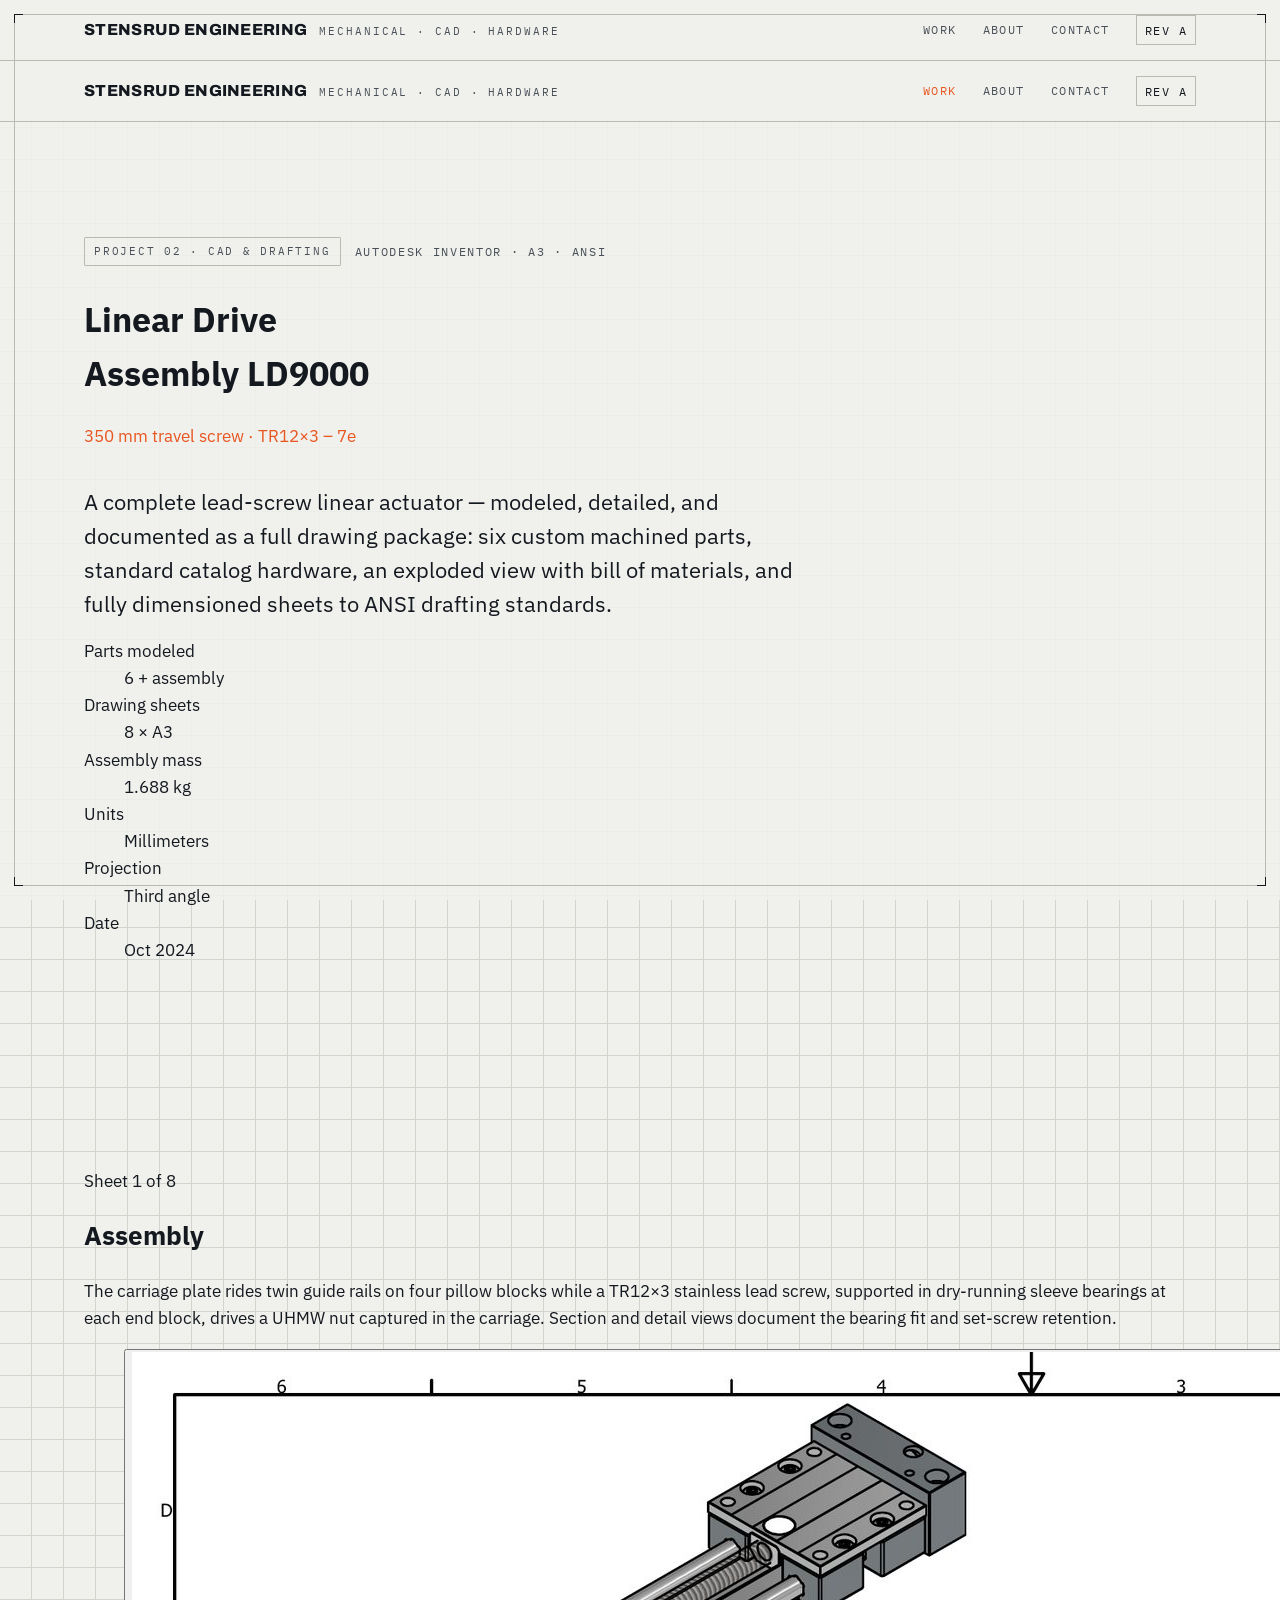
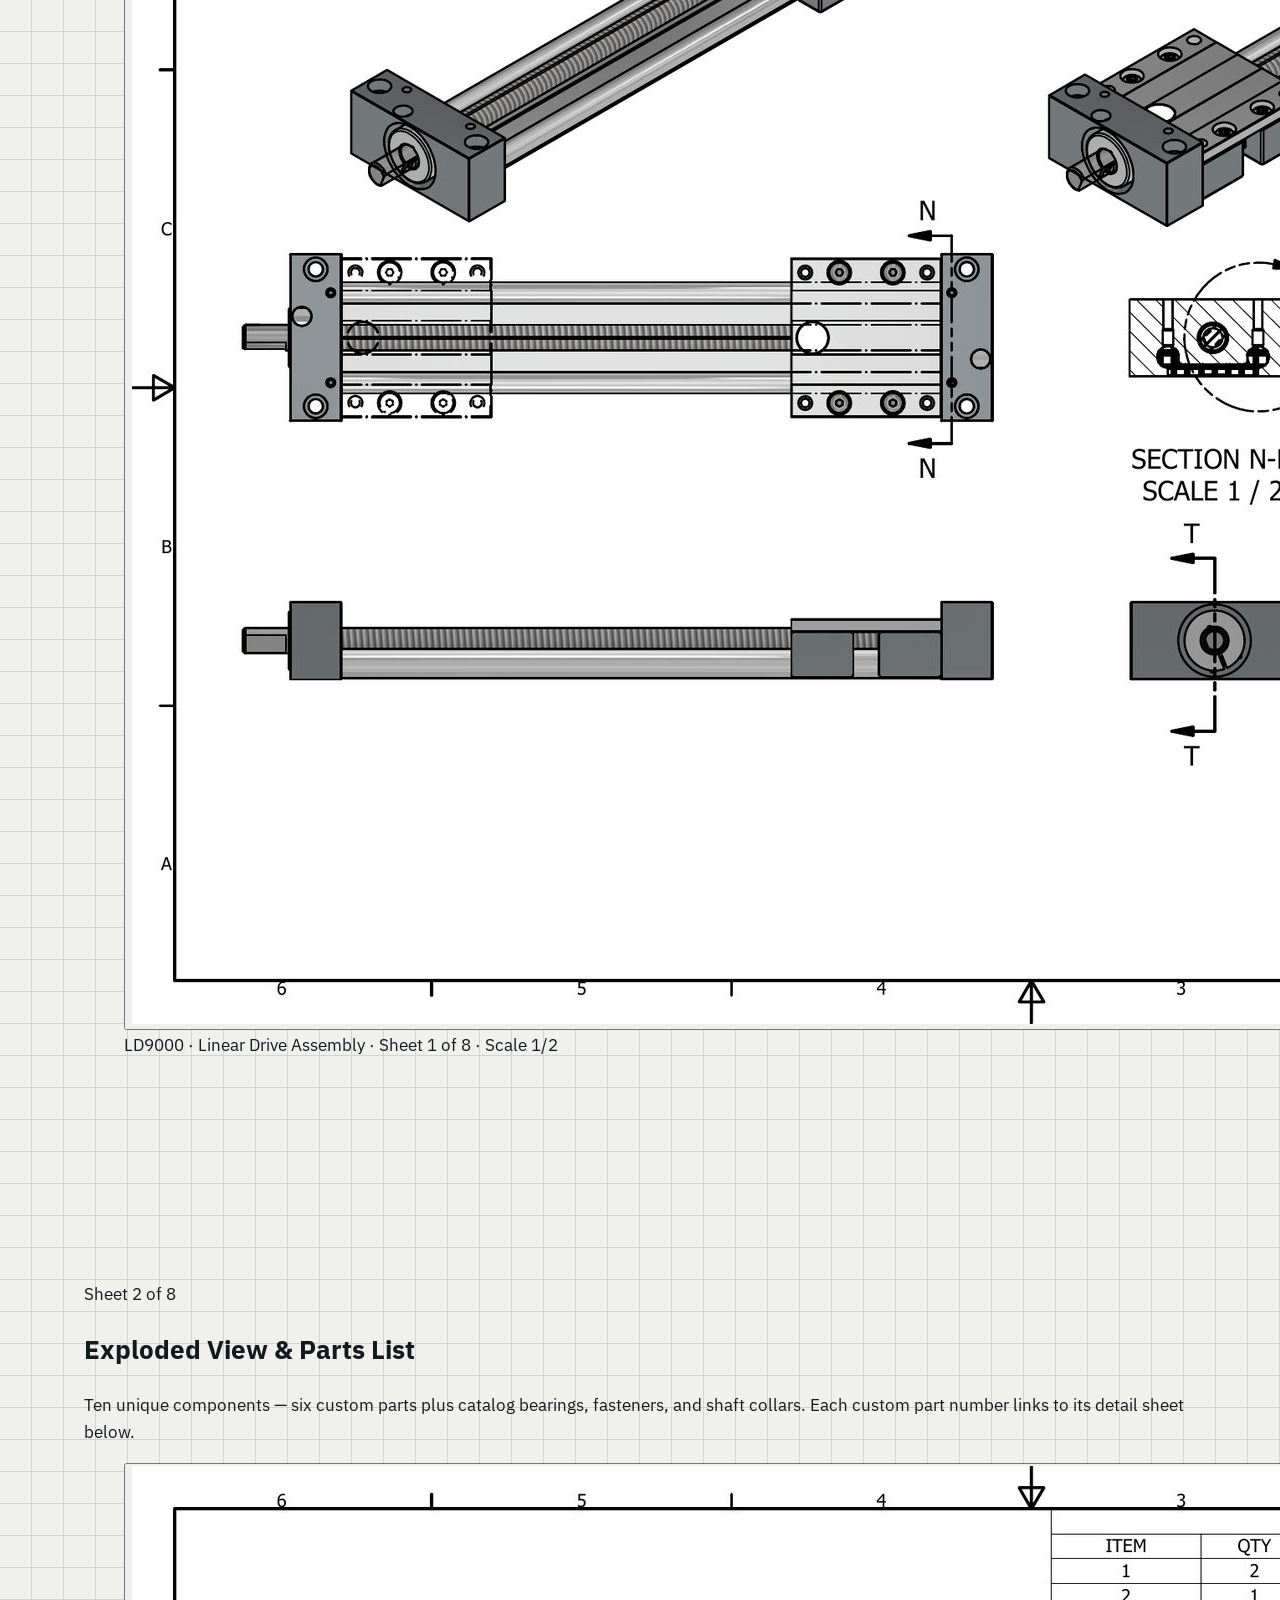
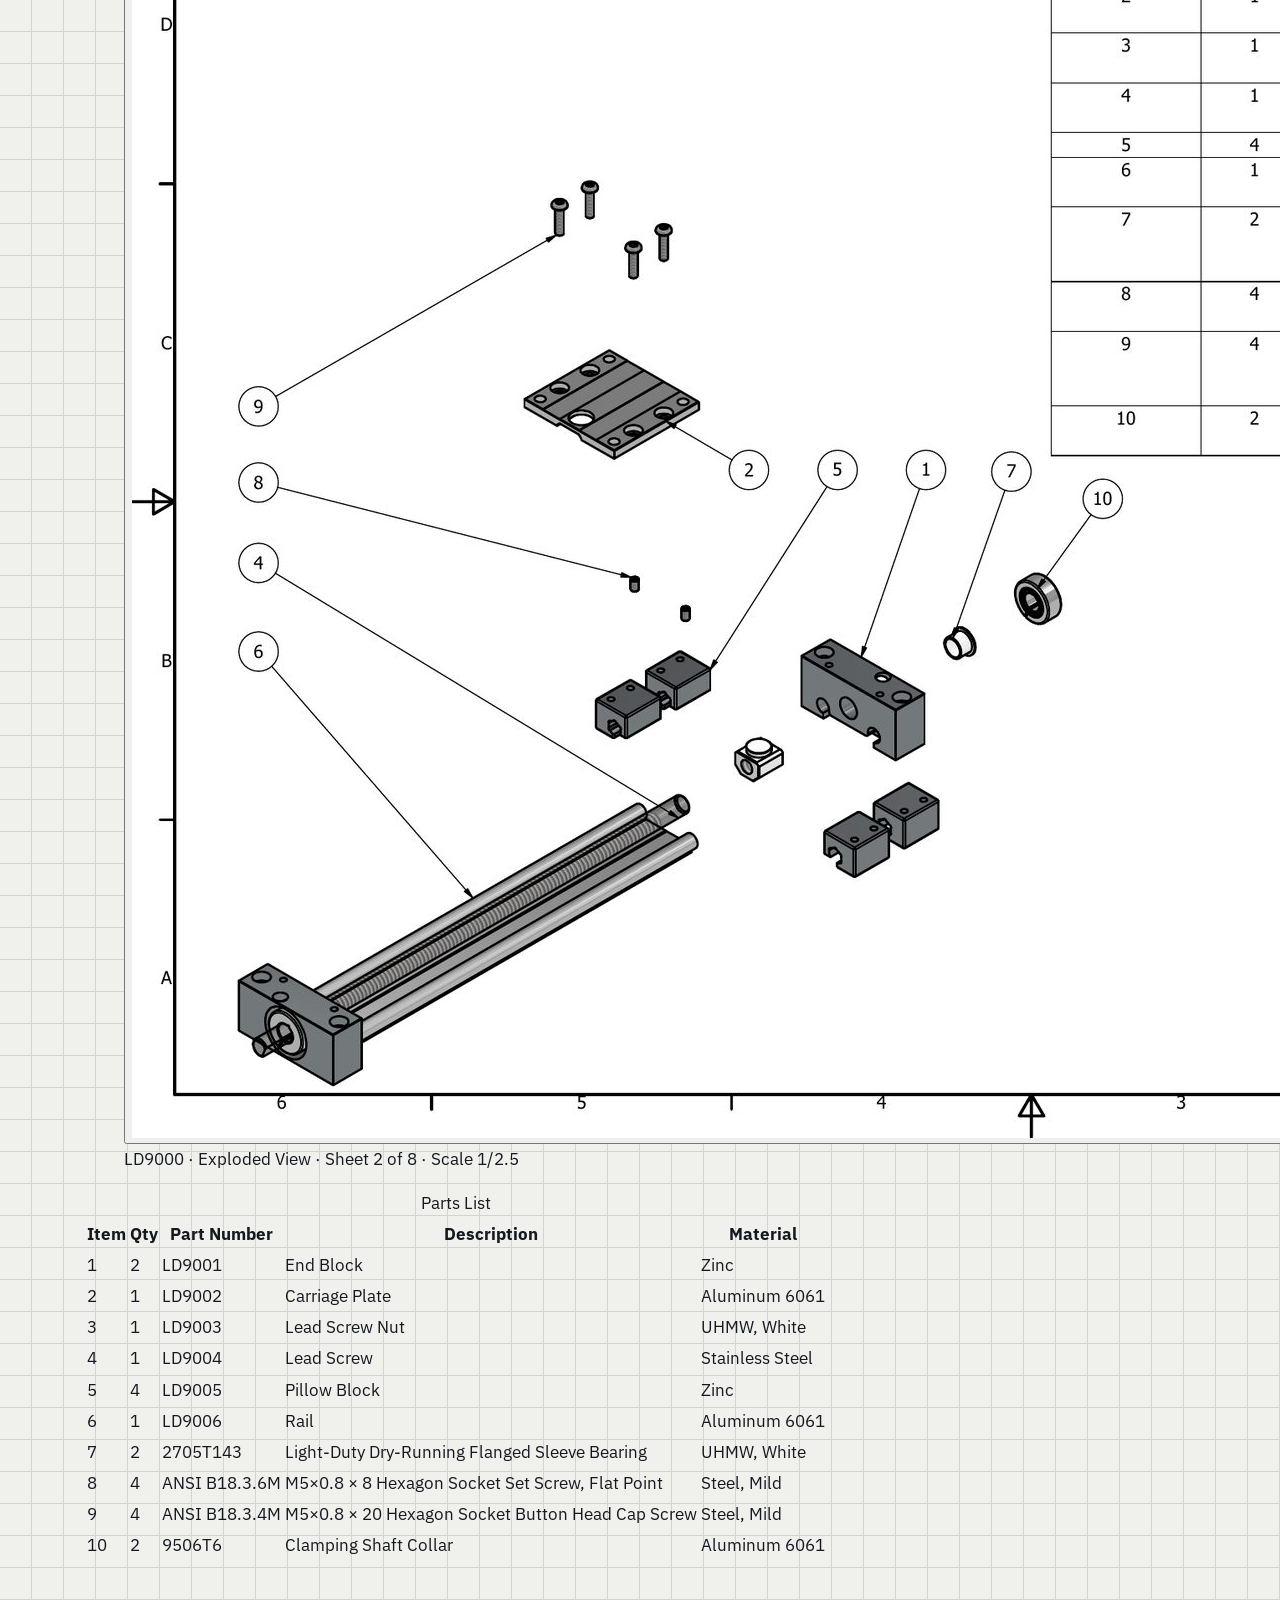
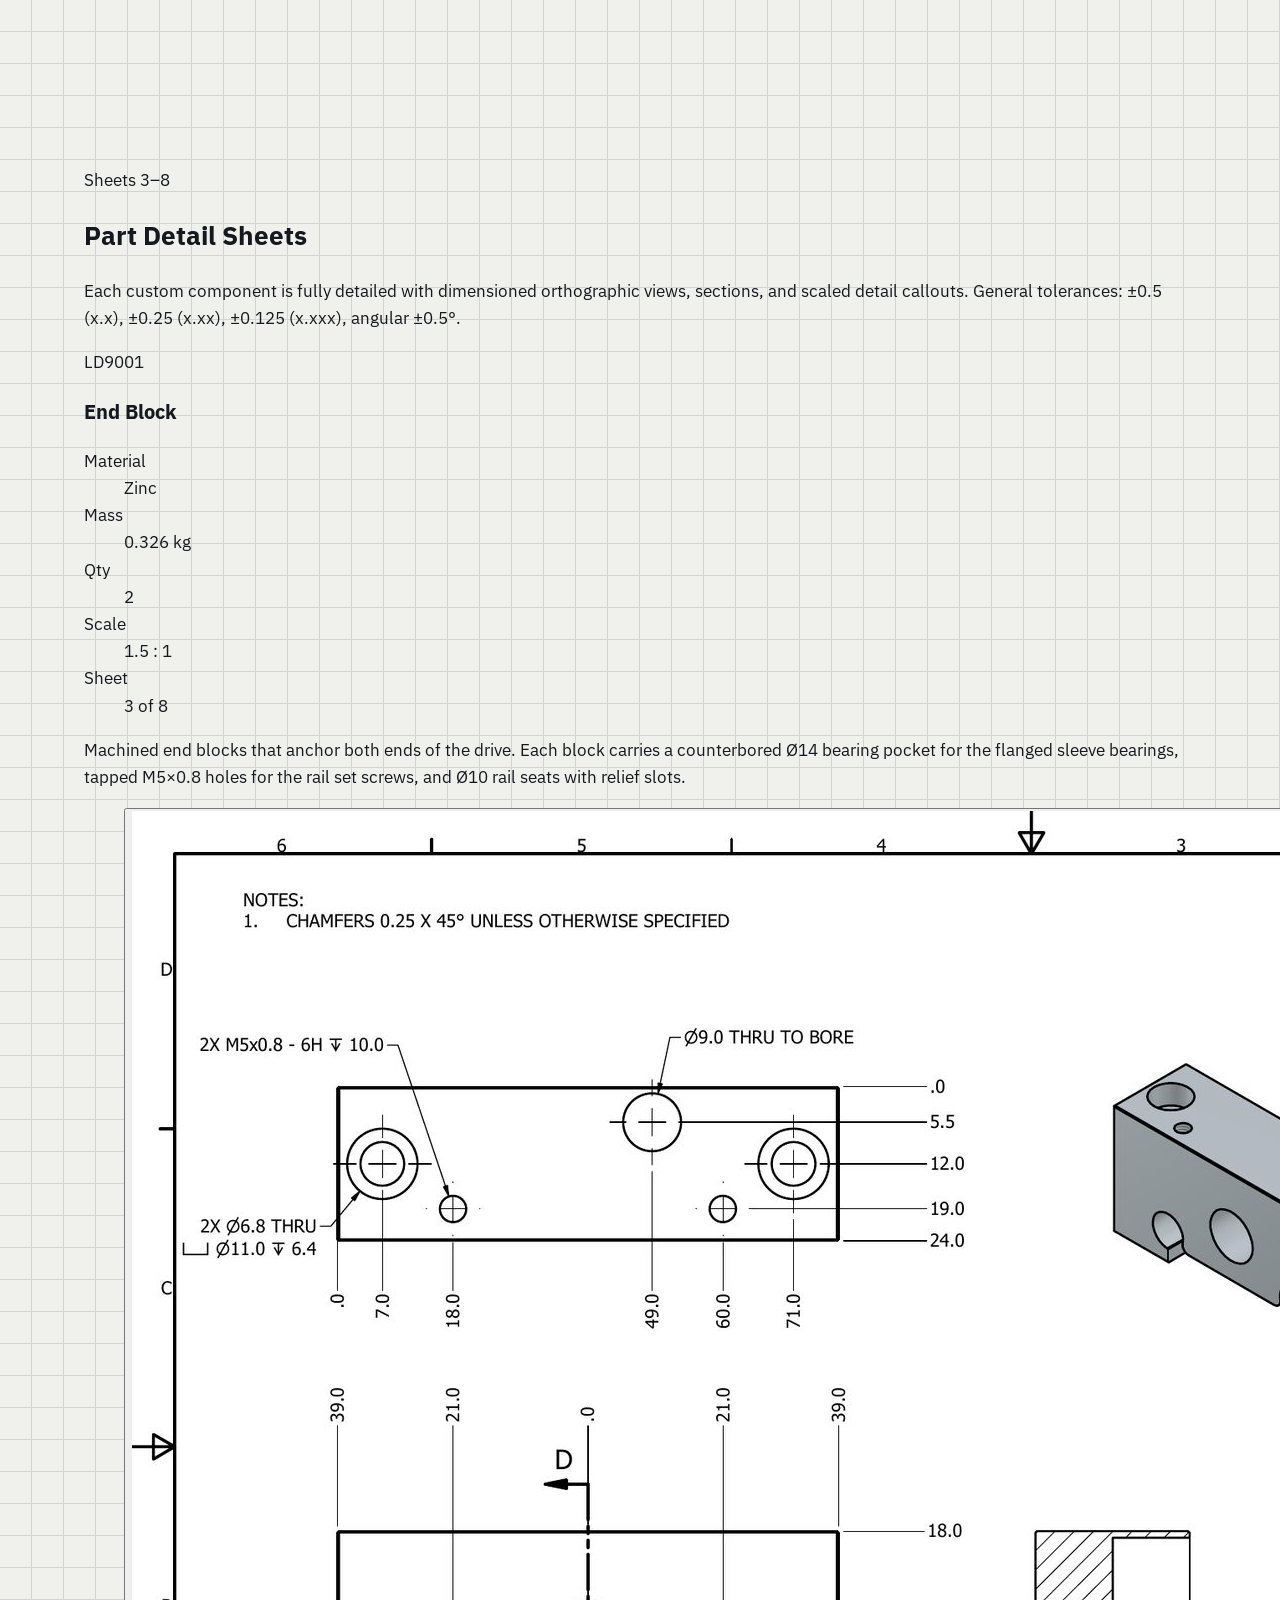
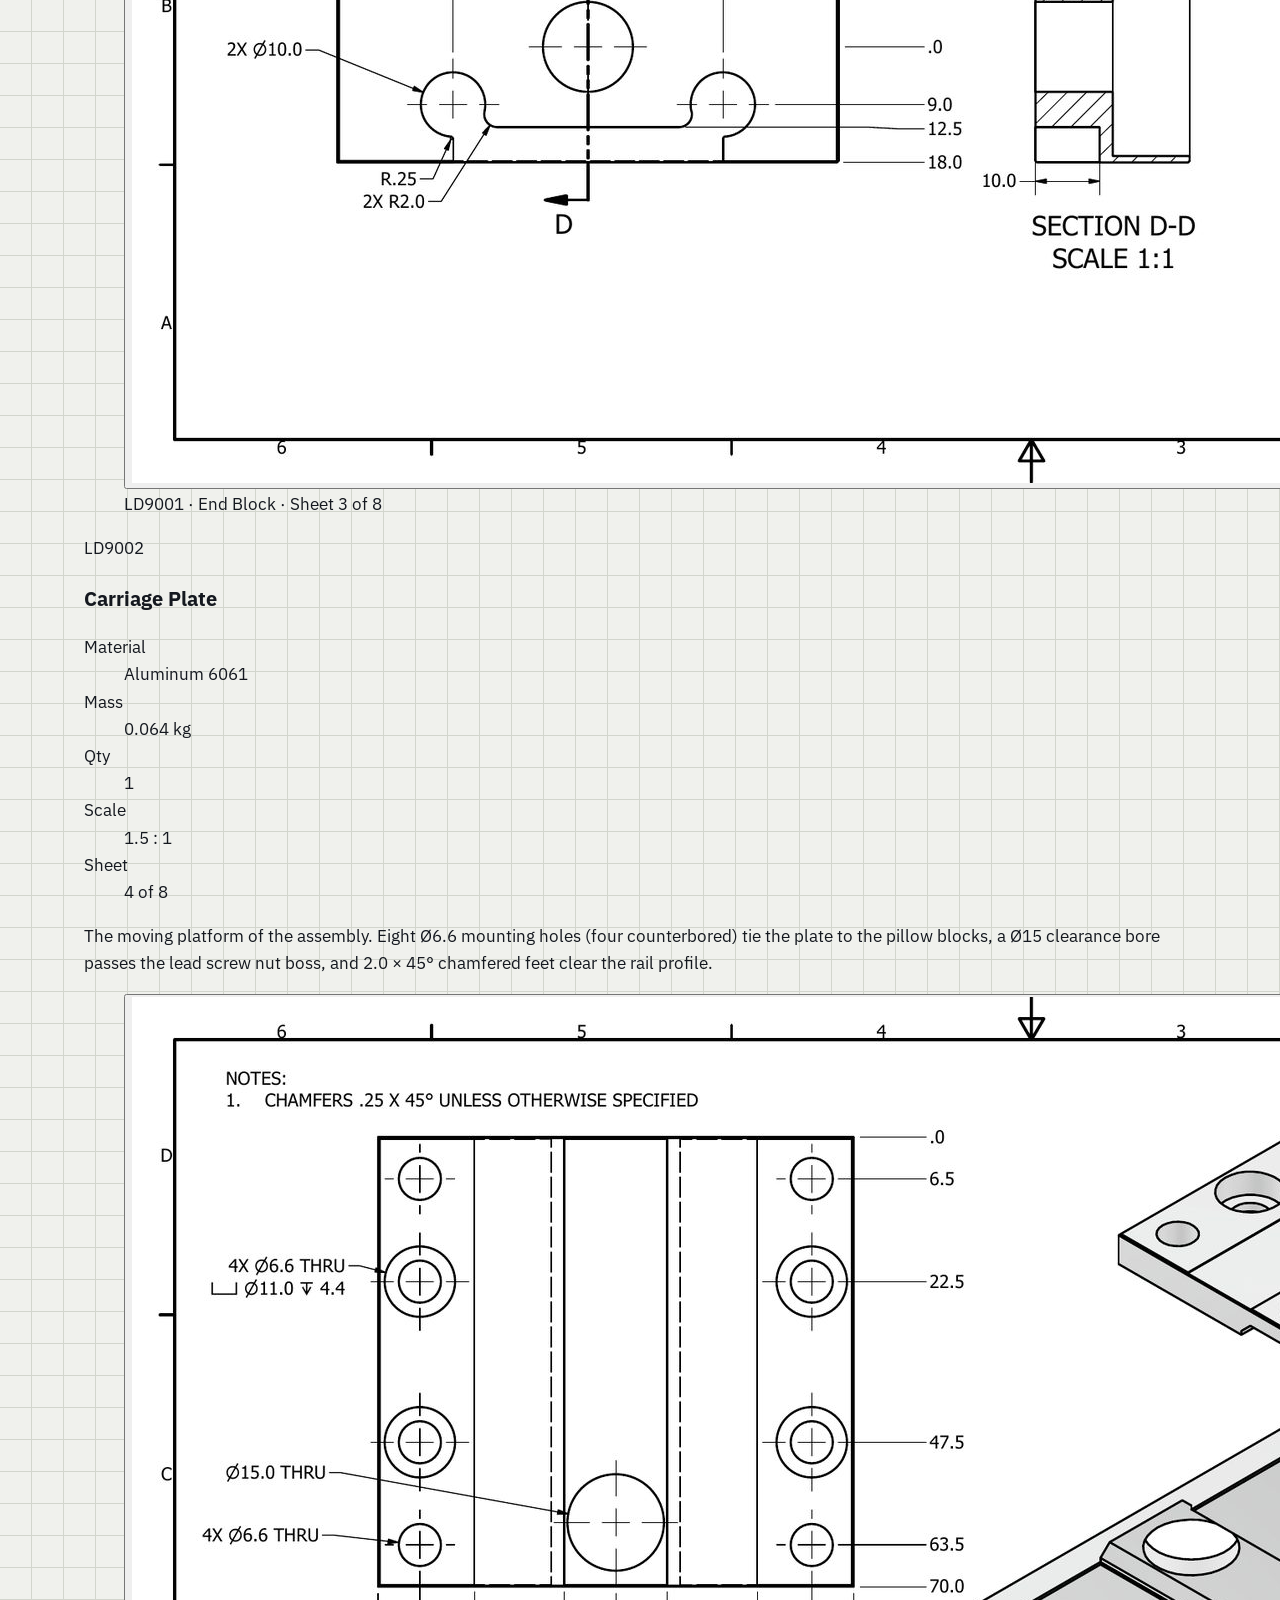
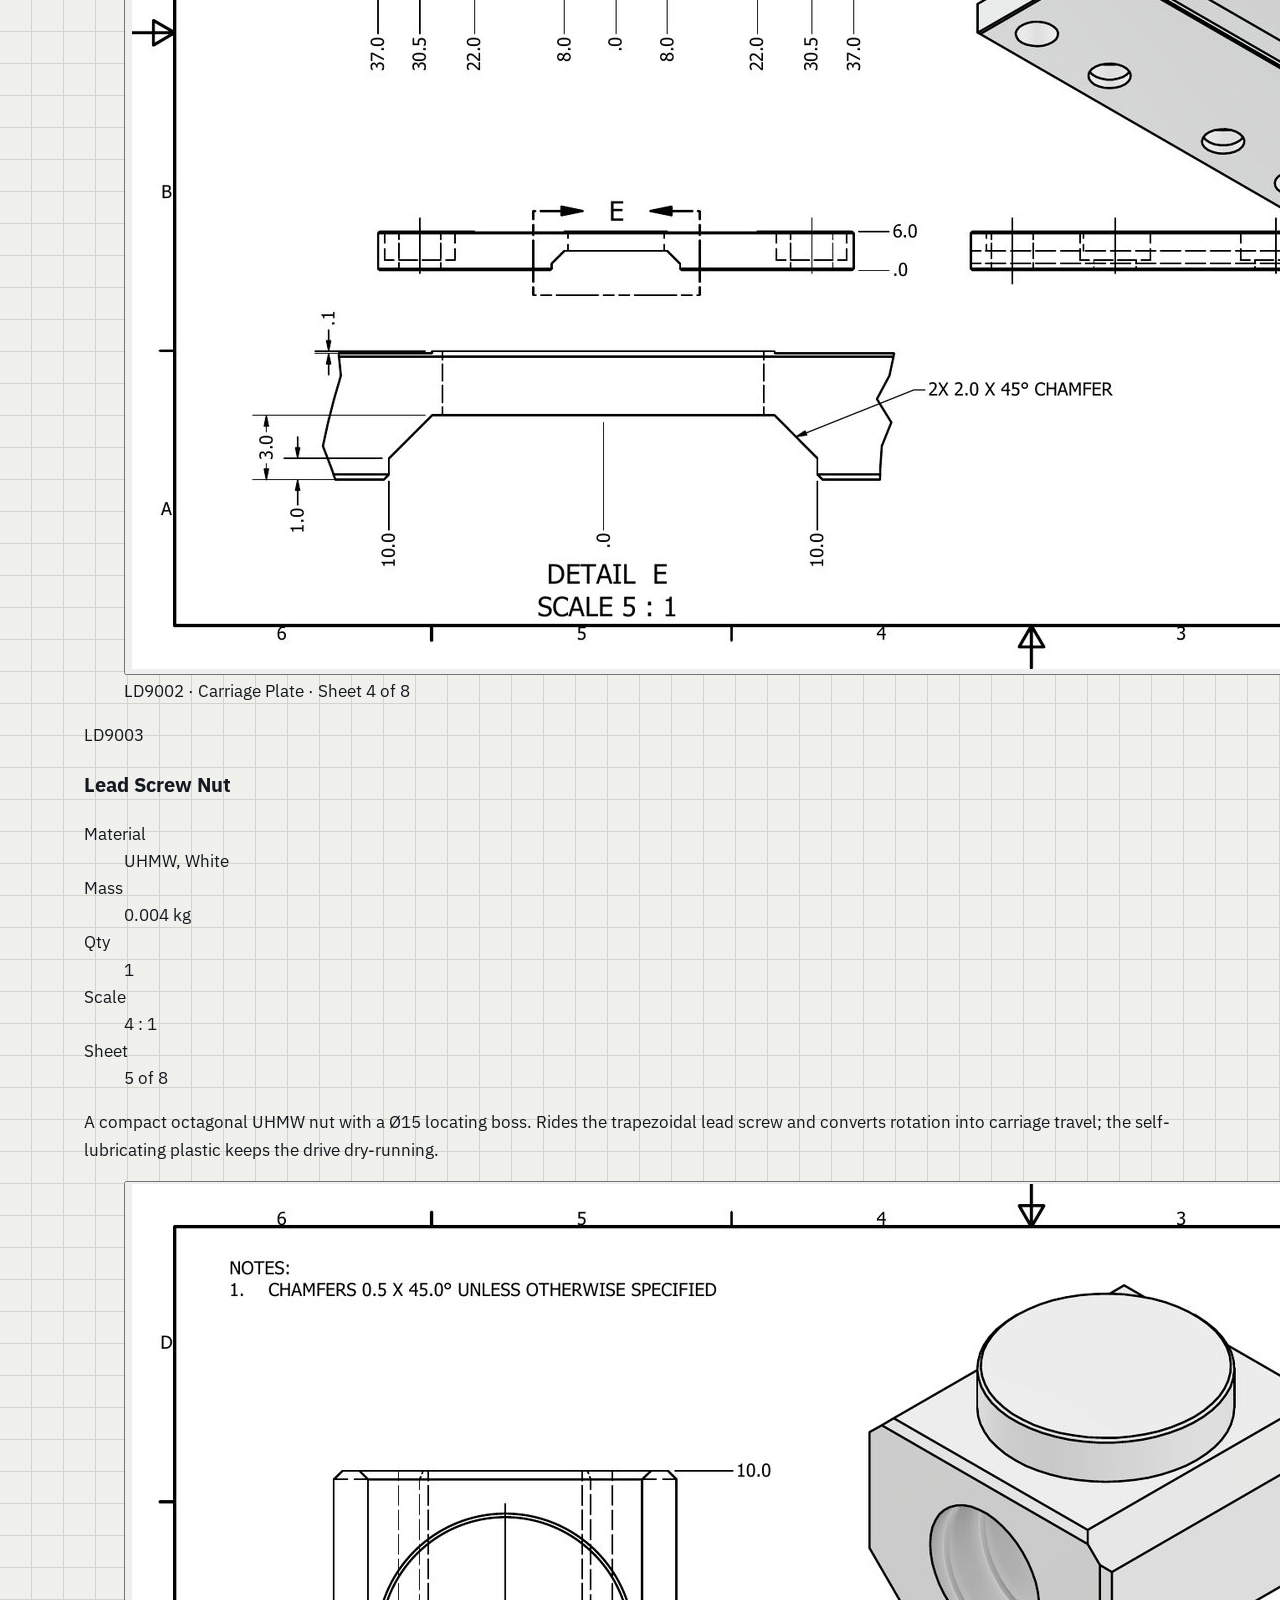
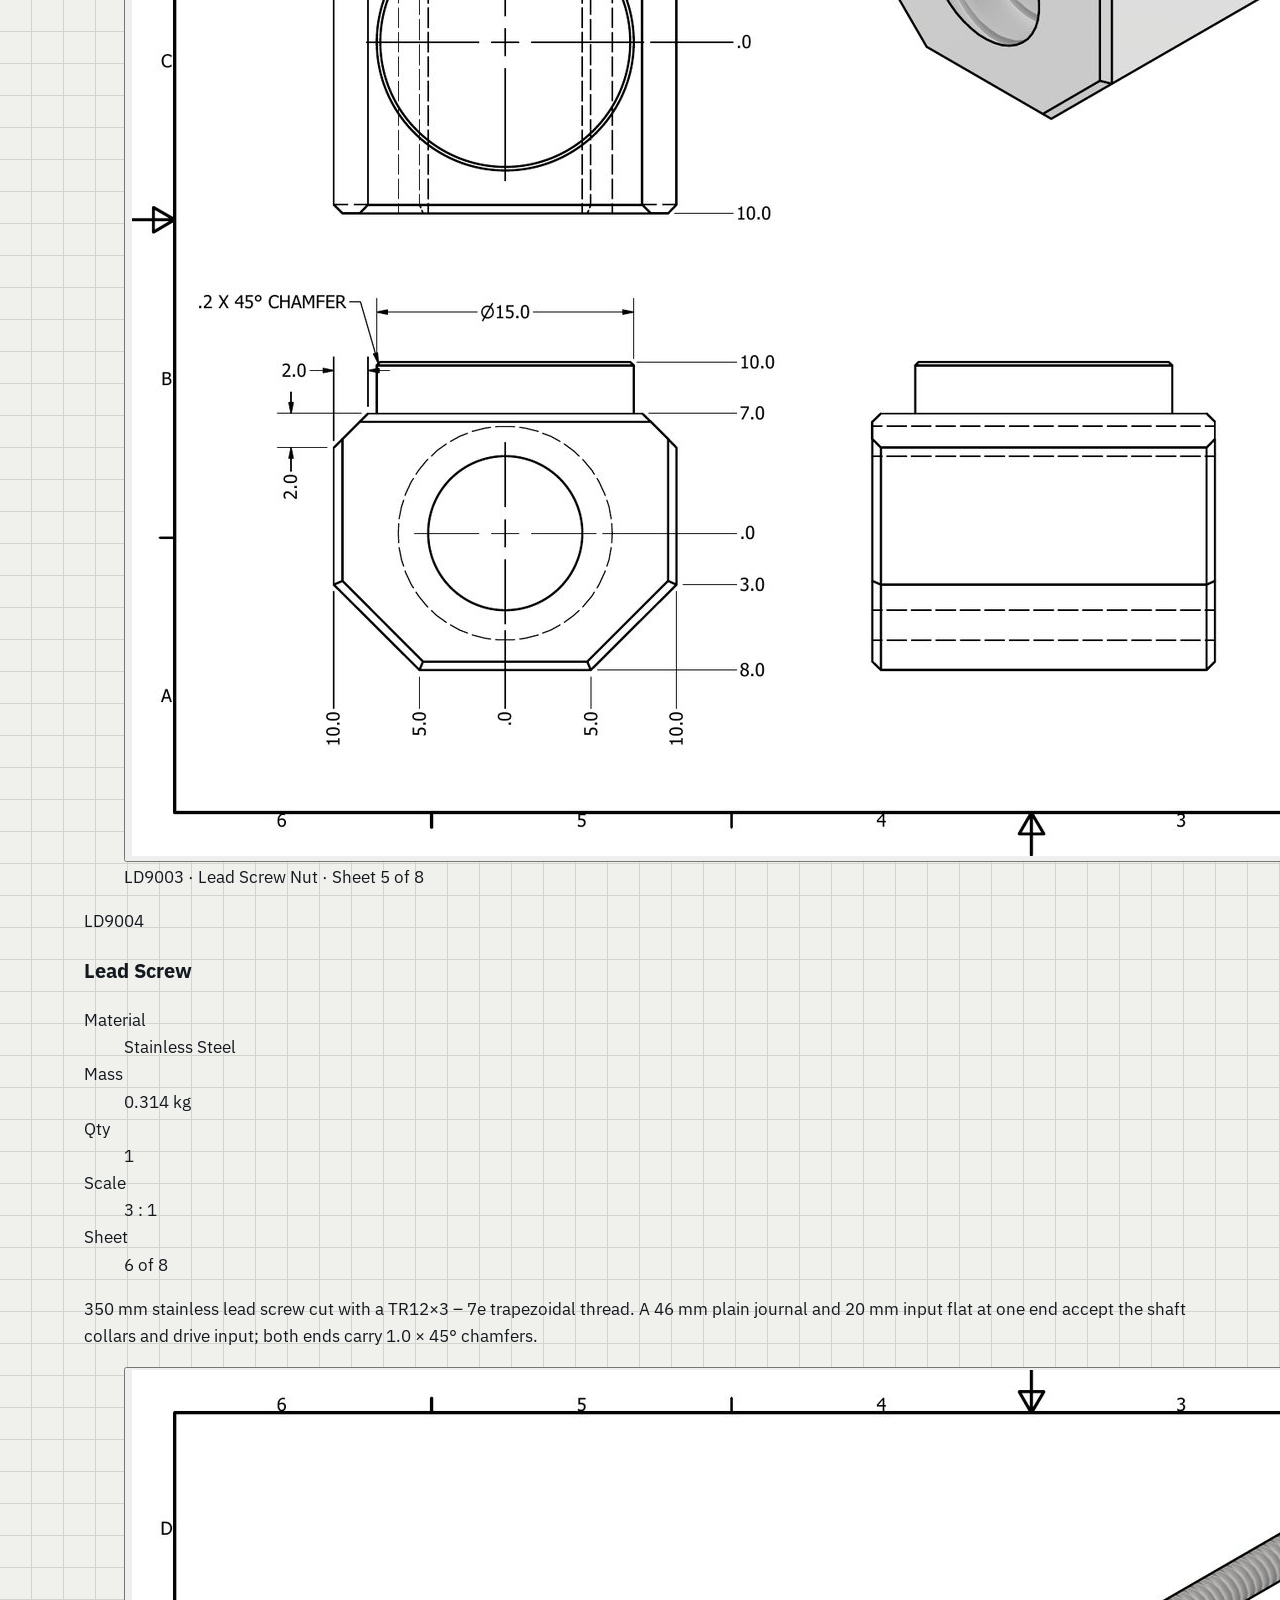
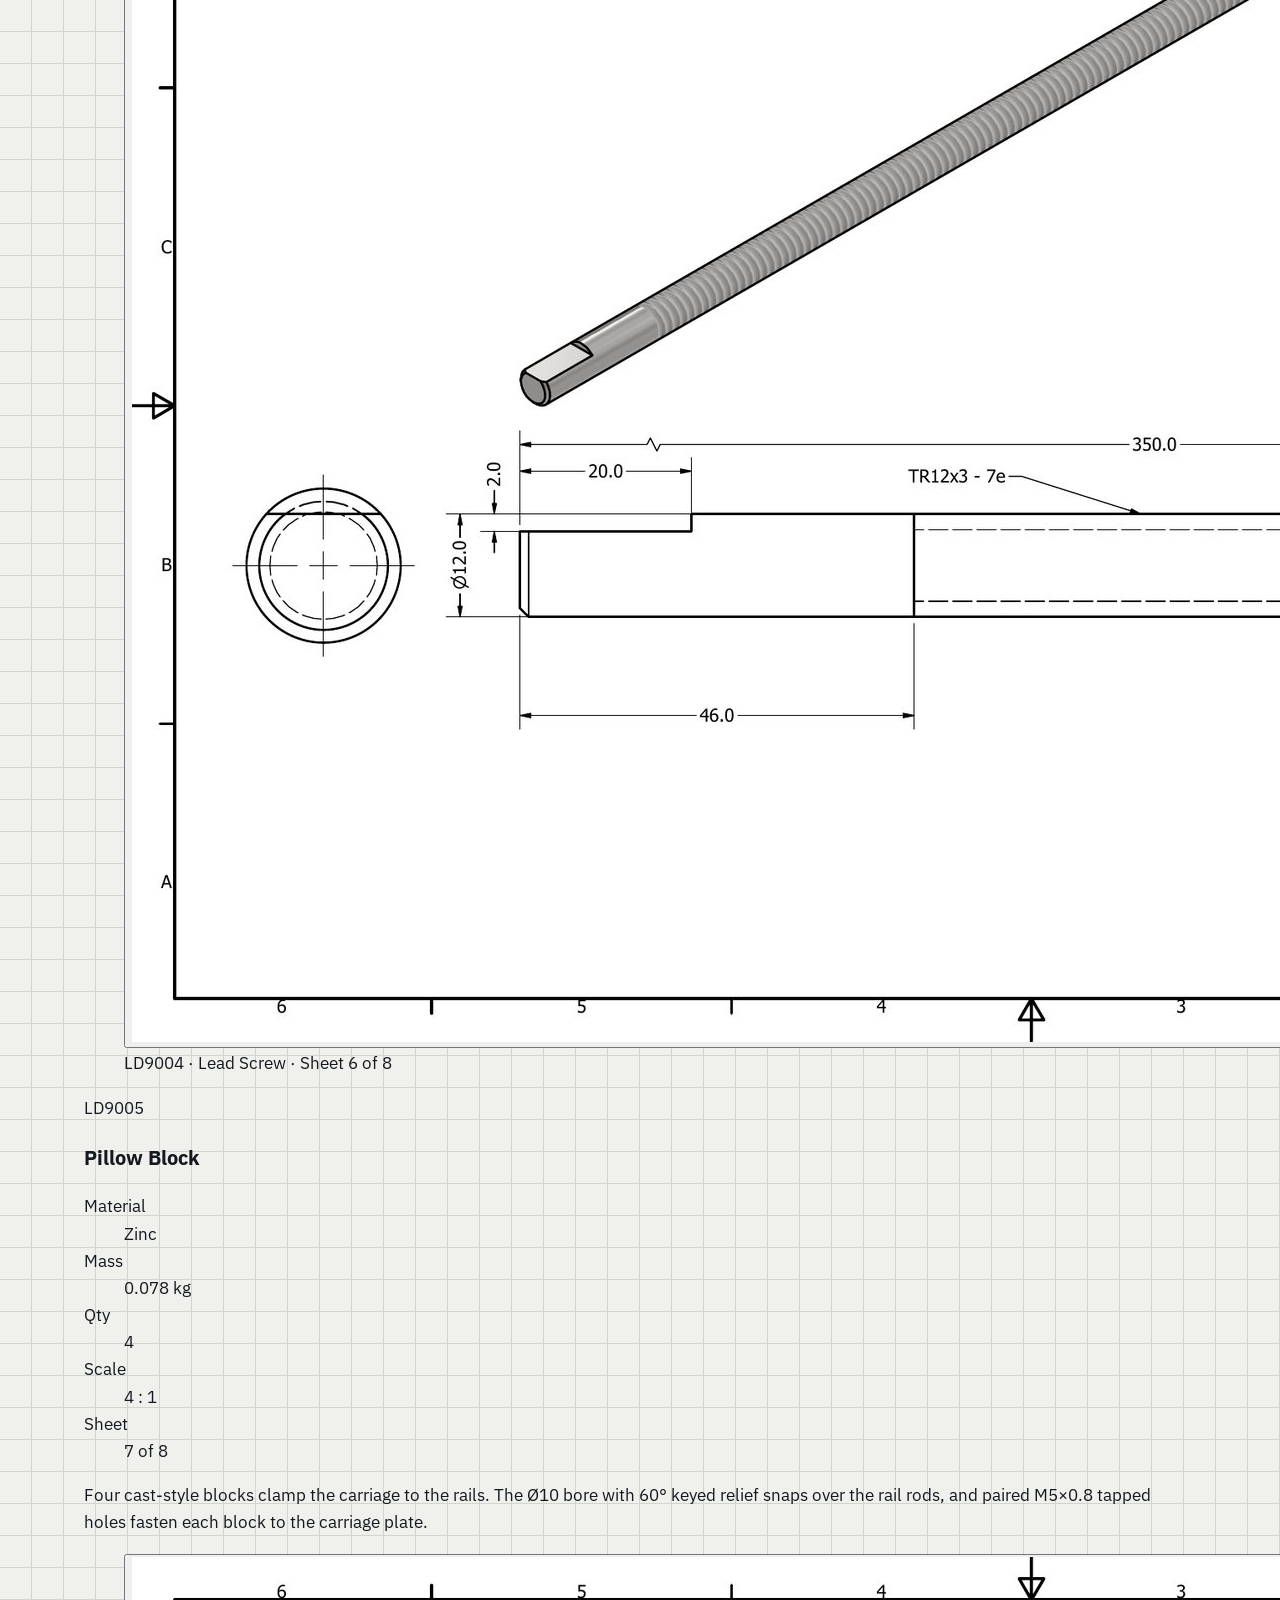
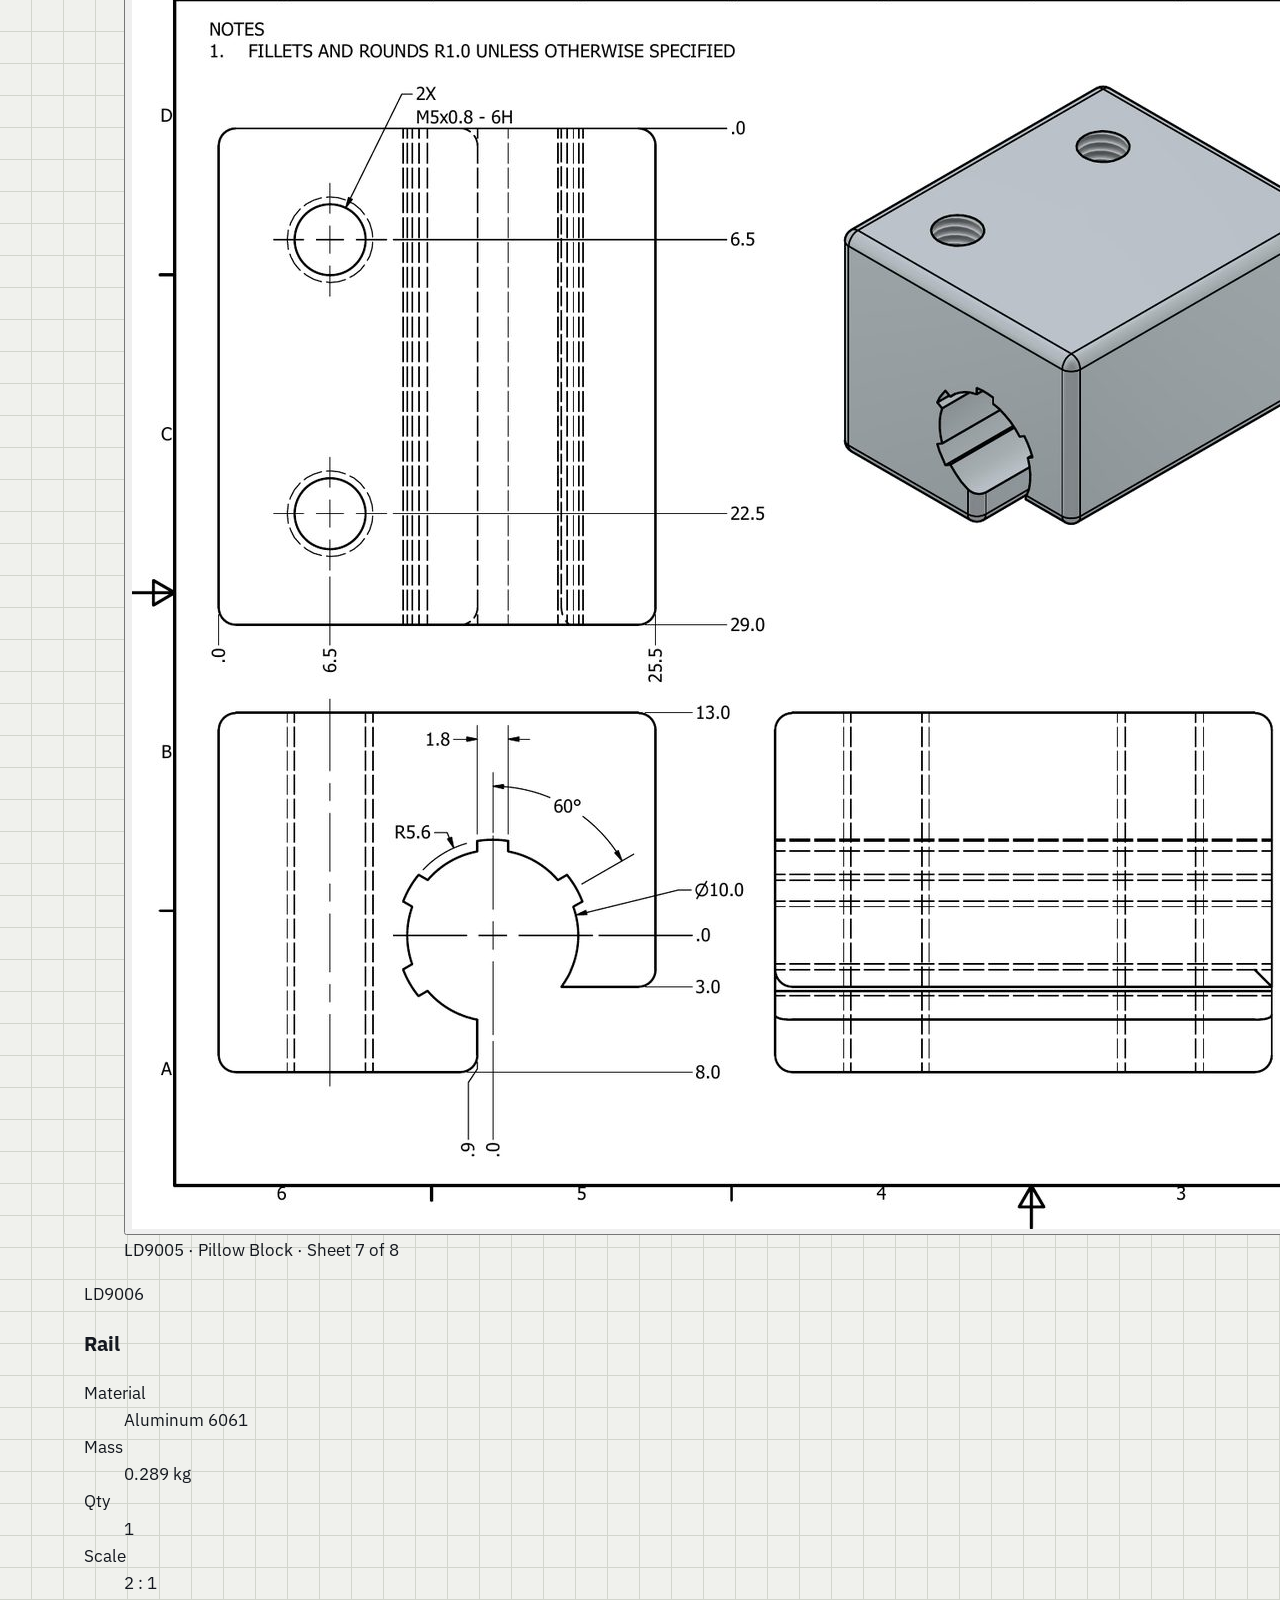
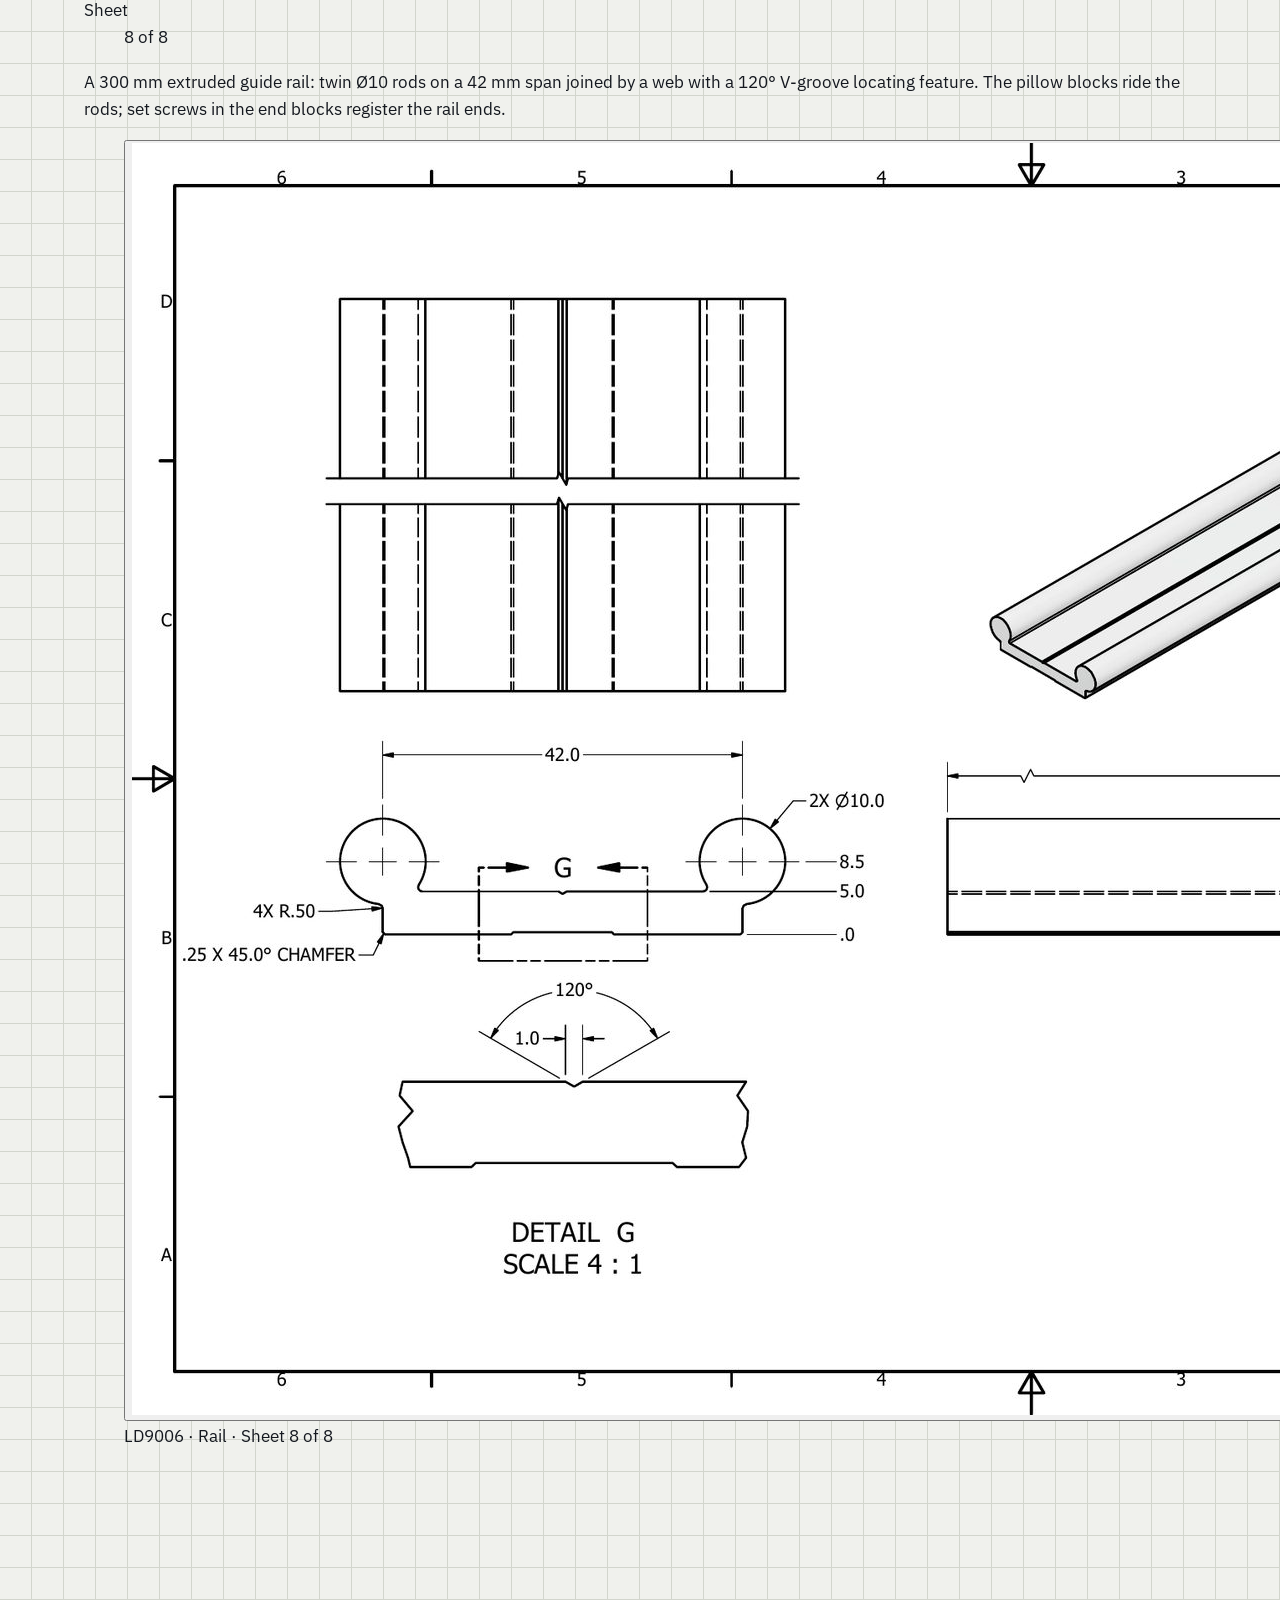
==== commit 0fe1b5d3: "Paring down html might break some things, be prepared to revert." ====
--- a/linear-drive.html
+++ b/linear-drive.html
@@ -2,194 +2,55 @@
 <html lang="en">
 <!--
   ============================================================================
-  STENSRUD ENGINEERING — PROJECT PAGE: LINEAR DRIVE ASSEMBLY (LD9000)
-  ============================================================================
-  HOW TO DEPLOY (flat structure, same as the rest of the site):
-    1. Drop this file (linear-drive.html) in the repo root next to work.html.
-    2. Drop all nine .jpg drawing images in the repo root too:
-         ld9000-assembly.jpg      ld9000-exploded.jpg
-         ld9001-end-block.jpg     ld9002-carriage-plate.jpg
-         ld9003-lead-screw-nut.jpg ld9004-lead-screw.jpg
-         ld9005-pillow-block.jpg  ld9006-rail.jpg
-         p135-wagon-wheel.jpg
-       (If you'd rather keep them in an img/ folder, prefix every src below
-        with "img/".)
-    3. Add the project card below to work.html inside <div class="proj-list">:
-
-    <a class="proj-card" href="linear-drive.html" id="project-02">
-      <div class="card-no">02</div>
-      <div class="card-body">
-        <h3>Linear Drive Assembly — LD9000</h3>
-        <p>A lead-screw linear actuator modeled and detailed in Autodesk
-        Inventor: six custom parts, standard hardware, and a complete
-        8-sheet ANSI drawing package with exploded view and BOM.</p>
-      </div>
-    </a>
-
-  NOTE: This page carries its own styles (matched to styles.css tokens) so it
-  works standalone. It does NOT link styles.css, to avoid selector conflicts.
+  STENSRUD ENGINEERING — Home
+  ----------------------------------------------------------------------------
+  SITE MAP
+    index.html                          <- this file
+    work.html                           <- index of all projects
+    projects/thin-client-router.html    <- project 01 detail page
+    projects/_template.html             <- copy this to add a new project
+    styles.css                          <- shared design system, edit once
+
+  ADDING A NEW PROJECT
+    1. Duplicate projects/_template.html, rename it (e.g. jackson-guitar-mod.html)
+    2. Fill in its content and photos
+    3. Add one card for it in work.html's <div class="proj-list">
+    That's the whole process — no other file needs to change.
+
+  FRAMER
+    Same notes as before: paste each page's <body> content into a Framer page,
+    or use one Embed component per page. Add Archivo / IBM Plex Sans /
+    IBM Plex Mono in Framer's font settings to match styles.css exactly.
   ============================================================================
 -->
 <head>
 <meta charset="UTF-8" />
 <meta name="viewport" content="width=device-width, initial-scale=1.0" />
-<title>Linear Drive Assembly — Stensrud Engineering</title>
+<title>Stensrud Engineering — Mechanical Engineering Portfolio</title>
 <link rel="preconnect" href="https://fonts.googleapis.com">
 <link rel="preconnect" href="https://fonts.gstatic.com" crossorigin>
 <link href="https://fonts.googleapis.com/css2?family=Archivo:wght@500;600;700;800;900&family=IBM+Plex+Mono:wght@400;500;600&family=IBM+Plex+Sans:wght@400;500;600&display=swap" rel="stylesheet">
-<style>
-  :root{
-    --paper:#F0F1ED;
-    --paper-2:#E8E9E3;
-    --ink:#14181F;
-    --ink-soft:#4A5058;
-    --line:#D2D5CD;
-    --line-strong:#B7BBB1;
-    --accent:#E8551F;      /* machined / cutting-torch orange */
-    --steel:#3E5C73;
-    --font-display:'Archivo', sans-serif;
-    --font-body:'IBM Plex Sans', sans-serif;
-    --font-mono:'IBM Plex Mono', monospace;
-    --maxw:1240px;
-    --gutter:clamp(20px, 5vw, 64px);
-  }
-
-  *{box-sizing:border-box;}
-  html{scroll-behavior:smooth;}
-  @media (prefers-reduced-motion: reduce){ html{scroll-behavior:auto;} }
-  body{
-    margin:0;
-    background:var(--paper);
-    color:var(--ink);
-    font-family:var(--font-body);
-    font-size:17px;
-    line-height:1.6;
-    -webkit-font-smoothing:antialiased;
-    background-image:
-      linear-gradient(var(--line) 1px, transparent 1px),
-      linear-gradient(90deg, var(--line) 1px, transparent 1px);
-    background-size:32px 32px;
-    background-position:-1px -1px;
-  }
-  body::before{
-    content:"";position:fixed;inset:0;background:var(--paper);opacity:.86;z-index:-1;pointer-events:none;
-  }
-  ::selection{background:var(--accent);color:#fff;}
-  a{color:inherit;text-decoration:none;}
-
-  /* ---- sheet border frame ---- */
-  .sheet-frame{position:fixed;inset:14px;border:1px solid var(--line-strong);pointer-events:none;z-index:40;}
-  .sheet-frame span{position:absolute;width:9px;height:9px;border:1px solid var(--ink);}
-  .sheet-frame .tl{top:-1px;left:-1px;border-right:0;border-bottom:0;}
-  .sheet-frame .tr{top:-1px;right:-1px;border-left:0;border-bottom:0;}
-  .sheet-frame .bl{bottom:-1px;left:-1px;border-right:0;border-top:0;}
-  .sheet-frame .br{bottom:-1px;right:-1px;border-left:0;border-top:0;}
-
-  .wrap{max-width:var(--maxw);margin:0 auto;padding:0 var(--gutter);}
-  .mono{font-family:var(--font-mono);font-size:12px;letter-spacing:.14em;text-transform:uppercase;color:var(--ink-soft);}
-  .tag{display:inline-block;font-family:var(--font-mono);font-size:11px;letter-spacing:.16em;text-transform:uppercase;color:var(--ink-soft);border:1px solid var(--line-strong);padding:5px 9px 4px;border-radius:1px;}
-
-  /* ================= NAV ================= */
-  header.nav{position:sticky;top:0;z-index:30;background:rgba(240,241,237,.86);backdrop-filter:blur(6px);border-bottom:1px solid var(--line-strong);}
-  .nav-in{display:flex;align-items:center;justify-content:space-between;height:60px;}
-  .wordmark{display:flex;align-items:baseline;gap:12px;}
-  .wordmark b{font-family:var(--font-display);font-weight:800;font-size:17px;letter-spacing:-.01em;}
-  .wordmark .sub{font-family:var(--font-mono);font-size:10px;letter-spacing:.16em;text-transform:uppercase;color:var(--ink-soft);}
-  .links{display:flex;align-items:center;gap:26px;font-family:var(--font-mono);font-size:12px;letter-spacing:.1em;text-transform:uppercase;}
-  .links a{color:var(--ink-soft);padding:4px 0;border-bottom:1px solid transparent;}
-  .links a:hover{color:var(--ink);border-bottom-color:var(--ink);}
-  .links a.active{color:var(--ink);border-bottom-color:var(--accent);}
-  .links a.rev{color:var(--accent);border:1px solid var(--accent);padding:4px 9px 3px;border-radius:1px;}
-  .links a.rev:hover{background:var(--accent);color:#fff;}
-  @media (max-width:640px){ .wordmark .sub{display:none;} .links{gap:16px;} }
-
-  /* ================= HERO ================= */
-  .hero{padding:clamp(48px,8vw,88px) 0 clamp(32px,5vw,48px);border-bottom:1px solid var(--line-strong);}
-  .eyebrow{display:flex;align-items:center;justify-content:space-between;gap:16px;flex-wrap:wrap;margin-bottom:26px;}
-  h1.proj-title{
-    font-family:var(--font-display);font-weight:900;
-    font-size:clamp(38px,7vw,76px);line-height:.98;letter-spacing:-.02em;
-    text-transform:uppercase;margin:0 0 8px;
-  }
-  h1.proj-title .pn{color:var(--accent);}
-  .hero-lead{max-width:66ch;font-size:clamp(16px,1.6vw,19px);color:var(--ink-soft);margin:18px 0 0;}
-
-  /* dimension-line annotation under the title (site signature element) */
-  .dim{display:flex;align-items:center;gap:0;max-width:420px;margin-top:22px;color:var(--ink-soft);}
-  .dim .arrow{flex:1;height:1px;background:var(--ink-soft);position:relative;}
-  .dim .arrow::before,.dim .arrow::after{content:"";position:absolute;top:-3px;border-top:3.5px solid transparent;border-bottom:3.5px solid transparent;}
-  .dim .arrow.l::before{left:0;border-right:7px solid var(--ink-soft);}
-  .dim .arrow.r::after{right:0;border-left:7px solid var(--ink-soft);}
-  .dim .label{font-family:var(--font-mono);font-size:11px;letter-spacing:.12em;padding:0 12px;white-space:nowrap;}
-
-  /* ---- spec strip ---- */
-  .spec-strip{display:grid;grid-template-columns:repeat(auto-fit,minmax(150px,1fr));border:1px solid var(--line-strong);background:rgba(255,255,255,.55);margin-top:36px;}
-  .spec-strip>div{padding:12px 16px 14px;border-right:1px solid var(--line);}
-  .spec-strip>div:last-child{border-right:0;}
-  .spec-strip dt{font-family:var(--font-mono);font-size:10px;letter-spacing:.14em;text-transform:uppercase;color:var(--ink-soft);margin:0;}
-  .spec-strip dd{font-family:var(--font-display);font-weight:700;font-size:19px;text-transform:uppercase;margin:2px 0 0;letter-spacing:-.01em;}
-  @media (max-width:640px){ .spec-strip{grid-template-columns:repeat(2,1fr);} .spec-strip>div:nth-child(2n){border-right:0;} }
-
-  /* ================= SECTIONS ================= */
-  section{padding:clamp(40px,6vw,64px) 0 0;}
-  .callout{display:flex;align-items:baseline;gap:14px;margin:0 0 10px;}
-  .callout .num{font-family:var(--font-mono);font-size:11px;color:var(--accent);letter-spacing:.14em;white-space:nowrap;text-transform:uppercase;}
-  .callout h2{font-family:var(--font-display);font-weight:800;font-size:clamp(24px,3.5vw,34px);text-transform:uppercase;letter-spacing:-.01em;margin:0;}
-  .callout::after{content:"";flex:1;border-bottom:1px solid var(--ink);transform:translateY(-6px);}
-  .lede{color:var(--ink-soft);max-width:68ch;margin:0 0 24px;}
-
-  /* ---- drawing sheets ---- */
-  figure.sheet{margin:0;}
-  .sheet-btn{display:block;width:100%;border:1px solid var(--line-strong);background:#fff;padding:0;cursor:zoom-in;transition:border-color .15s ease;}
-  .sheet-btn:hover{border-color:var(--ink);}
-  .sheet-btn:focus-visible{outline:2px solid var(--accent);outline-offset:2px;}
-  .sheet-btn img{display:block;width:100%;height:auto;}
-  figcaption{font-family:var(--font-mono);font-size:11px;color:var(--ink-soft);letter-spacing:.08em;padding:8px 2px 0;text-transform:uppercase;}
-
-  /* ---- BOM table ---- */
-  .bom-wrap{overflow-x:auto;border:1px solid var(--ink);margin-top:24px;}
-  table.bom{width:100%;border-collapse:collapse;font-size:14.5px;min-width:660px;background:rgba(255,255,255,.7);}
-  .bom caption{caption-side:top;text-align:left;font-family:var(--font-mono);font-size:11px;letter-spacing:.16em;padding:8px 14px;background:var(--ink);color:var(--paper);text-transform:uppercase;}
-  .bom th{font-family:var(--font-mono);font-size:10.5px;text-transform:uppercase;letter-spacing:.1em;text-align:left;padding:8px 14px;border-bottom:1px solid var(--ink);color:var(--ink-soft);font-weight:500;}
-  .bom td{padding:9px 14px;border-bottom:1px solid var(--line);vertical-align:top;}
-  .bom tr:last-child td{border-bottom:0;}
-  .bom td.pn{font-family:var(--font-mono);font-size:13px;white-space:nowrap;}
-  .bom a{color:var(--accent);border-bottom:1px solid currentColor;}
-  .bom a:hover{color:var(--ink);}
-  .bom td.qty{font-family:var(--font-mono);text-align:center;}
-
-  /* ---- part sections ---- */
-  .part{margin-top:clamp(36px,5vw,56px);padding-top:clamp(24px,4vw,32px);border-top:1px solid var(--line-strong);}
-  .part-head{display:flex;flex-wrap:wrap;gap:12px 32px;align-items:flex-end;justify-content:space-between;margin-bottom:8px;}
-  .part-id .pn{font-family:var(--font-mono);font-size:12px;letter-spacing:.14em;color:var(--accent);text-transform:uppercase;}
-  .part-id h3{font-family:var(--font-display);font-weight:800;font-size:clamp(22px,3vw,30px);text-transform:uppercase;line-height:1.05;margin:2px 0 0;letter-spacing:-.01em;}
-  dl.part-meta{display:flex;flex-wrap:wrap;gap:2px 24px;margin:0;}
-  dl.part-meta>div{min-width:0;}
-  dl.part-meta dt{font-family:var(--font-mono);font-size:10px;text-transform:uppercase;letter-spacing:.12em;color:var(--ink-soft);margin:0;}
-  dl.part-meta dd{font-family:var(--font-mono);font-size:13px;margin:0;}
-  .part-desc{max-width:74ch;margin:6px 0 18px;color:var(--ink);}
-
-  /* ================= FOOTER (title block) ================= */
-  footer{margin-top:clamp(56px,8vw,88px);border-top:1px solid var(--ink);background:rgba(255,255,255,.5);}
-  .foot-grid{display:grid;grid-template-columns:repeat(auto-fit,minmax(200px,1fr));max-width:var(--maxw);margin:0 auto;}
-  .foot-grid>div{padding:16px var(--gutter) 18px;border-right:1px solid var(--line);}
-  .foot-grid>div:last-child{border-right:0;}
-  .foot-grid dt{font-family:var(--font-mono);font-size:10.5px;text-transform:uppercase;letter-spacing:.12em;color:var(--ink-soft);margin:0;}
-  .foot-grid dd{font-size:15px;margin:2px 0 0;}
-  .foot-bottom{border-top:1px solid var(--line);padding:12px var(--gutter) 26px;}
-  .foot-bottom .wrap{display:flex;justify-content:space-between;gap:16px;flex-wrap:wrap;padding:0;}
-
-  /* ================= LIGHTBOX ================= */
-  .lightbox{position:fixed;inset:0;background:rgba(20,24,31,.92);display:none;align-items:center;justify-content:center;padding:24px;z-index:60;}
-  .lightbox.open{display:flex;}
-  .lightbox img{max-width:100%;max-height:92vh;background:#fff;box-shadow:0 8px 40px rgba(0,0,0,.5);}
-  .lightbox .close{position:absolute;top:22px;right:26px;background:none;border:1px solid var(--paper);color:var(--paper);font-family:var(--font-mono);font-size:12px;letter-spacing:.1em;padding:8px 14px;cursor:pointer;}
-  .lightbox .close:hover{background:var(--paper);color:var(--ink);}
-</style>
+<link rel="stylesheet" href="styles.css">
 </head>
 <body>
 
 <div class="sheet-frame" aria-hidden="true"><span class="tl"></span><span class="tr"></span><span class="bl"></span><span class="br"></span></div>
+
+<!-- ================= NAV ================= -->
+<header class="nav">
+  <div class="wrap nav-in">
+    <a class="wordmark" href="index.html">
+      <b>Stensrud Engineering</b>
+      <span class="sub">Mechanical · CAD · Hardware</span>
+    </a>
+    <nav class="links">
+      <a href="work.html">Work</a>
+      <a href="index.html#about">About</a>
+      <a href="index.html#contact">Contact</a>
+      <a class="rev" href="index.html">Rev A</a>
+    </nav>
+  </div>
+</header>
 
 <!-- ================= NAV ================= -->
 <header class="nav">
--- a/styles.css
+++ b/styles.css
@@ -0,0 +1,231 @@
+/* ============================================================================
+   STENSRUD ENGINEERING — shared stylesheet
+   Used by index.html, work.html, and every page in /projects/
+   Edit tokens in :root to restyle the whole site at once.
+   ============================================================================ */
+
+:root{
+  --paper:#F0F1ED;
+  --paper-2:#E8E9E3;
+  --ink:#14181F;
+  --ink-soft:#4A5058;
+  --line:#D2D5CD;
+  --line-strong:#B7BBB1;
+  --accent:#E8551F;      /* machined / cutting-torch orange */
+  --steel:#3E5C73;       /* muted technical blue, reserved for future use */
+  --font-display:'Archivo', sans-serif;
+  --font-body:'IBM Plex Sans', sans-serif;
+  --font-mono:'IBM Plex Mono', monospace;
+  --maxw:1240px;
+  --gutter:clamp(20px, 5vw, 64px);
+}
+
+*{box-sizing:border-box;}
+html{scroll-behavior:smooth;}
+body{
+  margin:0;
+  background:var(--paper);
+  color:var(--ink);
+  font-family:var(--font-body);
+  font-size:17px;
+  line-height:1.6;
+  -webkit-font-smoothing:antialiased;
+  background-image:
+    linear-gradient(var(--line) 1px, transparent 1px),
+    linear-gradient(90deg, var(--line) 1px, transparent 1px);
+  background-size:32px 32px;
+  background-position:-1px -1px;
+}
+body::before{
+  content:"";position:fixed;inset:0;background:var(--paper);opacity:.86;z-index:-1;pointer-events:none;
+}
+
+::selection{background:var(--accent);color:#fff;}
+a{color:inherit;text-decoration:none;}
+
+/* ---- sheet border frame ---- */
+.sheet-frame{position:fixed;inset:14px;border:1px solid var(--line-strong);pointer-events:none;z-index:40;}
+.sheet-frame span{position:absolute;width:9px;height:9px;border:1px solid var(--ink);}
+.sheet-frame .tl{top:-1px;left:-1px;border-right:0;border-bottom:0;}
+.sheet-frame .tr{top:-1px;right:-1px;border-left:0;border-bottom:0;}
+.sheet-frame .bl{bottom:-1px;left:-1px;border-right:0;border-top:0;}
+.sheet-frame .br{bottom:-1px;right:-1px;border-left:0;border-top:0;}
+
+.wrap{max-width:var(--maxw);margin:0 auto;padding:0 var(--gutter);}
+
+.mono{font-family:var(--font-mono);font-size:12px;letter-spacing:.14em;text-transform:uppercase;color:var(--ink-soft);}
+.tag{display:inline-block;font-family:var(--font-mono);font-size:11px;letter-spacing:.16em;text-transform:uppercase;color:var(--ink-soft);border:1px solid var(--line-strong);padding:5px 9px 4px;border-radius:1px;}
+
+/* ================= NAV ================= */
+header.nav{position:sticky;top:0;z-index:30;background:rgba(240,241,237,.86);backdrop-filter:blur(6px);border-bottom:1px solid var(--line-strong);}
+.nav-in{display:flex;align-items:center;justify-content:space-between;height:60px;}
+.wordmark{display:flex;align-items:baseline;gap:12px;}
+.wordmark b{font-family:var(--font-display);font-weight:800;letter-spacing:.02em;font-size:16px;text-transform:uppercase;}
+.wordmark .sub{font-family:var(--font-mono);font-size:10.5px;letter-spacing:.18em;color:var(--ink-soft);text-transform:uppercase;}
+nav.links{display:flex;gap:26px;align-items:center;}
+nav.links a{font-family:var(--font-mono);font-size:12px;letter-spacing:.12em;text-transform:uppercase;color:var(--ink-soft);transition:color .2s;}
+nav.links a:hover,nav.links a.active{color:var(--accent);}
+nav.links .rev{border:1px solid var(--line-strong);padding:5px 8px 4px;color:var(--ink);}
+@media(max-width:720px){ nav.links a:not(.rev){display:none;} }
+
+/* breadcrumb (project pages) */
+.crumb{display:flex;align-items:center;gap:10px;padding:22px 0 0;}
+.crumb a{font-family:var(--font-mono);font-size:12px;letter-spacing:.1em;text-transform:uppercase;color:var(--ink-soft);}
+.crumb a:hover{color:var(--accent);}
+.crumb .sep{color:var(--line-strong);}
+.crumb .here{font-family:var(--font-mono);font-size:12px;letter-spacing:.1em;text-transform:uppercase;color:var(--ink);}
+
+/* ================= HERO ================= */
+.hero{padding:clamp(48px,9vw,120px) 0 clamp(40px,7vw,84px);position:relative;}
+.hero.compact{padding:clamp(36px,6vw,64px) 0 clamp(28px,5vw,48px);}
+.hero .eyebrow{margin-bottom:26px;display:flex;align-items:center;gap:14px;flex-wrap:wrap;}
+.hero-name{font-family:var(--font-display);font-weight:900;line-height:.92;letter-spacing:-.01em;font-size:clamp(46px, 11.5vw, 148px);text-transform:uppercase;margin:0;}
+.hero-name.mid{font-size:clamp(34px,7vw,84px);}
+.hero-name .l2{display:block;color:var(--accent);}
+.hero-lead{max-width:56ch;margin:34px 0 0;font-size:clamp(18px,2.2vw,22px);line-height:1.55;color:var(--ink);}
+.hero-lead .drop{float:left;font-family:var(--font-display);font-weight:800;font-size:3.1em;line-height:.78;padding:6px 12px 0 0;color:var(--accent);}
+.hero-meta{display:flex;gap:34px;flex-wrap:wrap;margin-top:40px;}
+.hero-meta div .mono{display:block;margin-bottom:4px;}
+.hero-meta div b{font-family:var(--font-display);font-weight:700;font-size:15px;letter-spacing:.02em;}
+
+/* dimension line — signature device */
+.dim{display:flex;align-items:center;gap:0;width:100%;color:var(--accent);}
+.dim .rule{flex:1;height:1px;background:var(--accent);position:relative;}
+.dim .cap{width:1px;height:11px;background:var(--accent);}
+.dim .arrow-l::before,.dim .arrow-r::after{content:"";position:absolute;top:50%;width:7px;height:7px;border:1px solid var(--accent);border-width:1px 0 0 1px;}
+.dim .arrow-l::before{left:0;transform:translateY(-50%) rotate(-45deg);}
+.dim .arrow-r::after{right:0;transform:translateY(-50%) rotate(135deg);}
+.dim .val{font-family:var(--font-mono);font-size:11px;letter-spacing:.14em;color:var(--accent);padding:0 12px;white-space:nowrap;}
+.hero-dim{margin-top:52px;max-width:520px;}
+@keyframes drawline{from{transform:scaleX(0);}to{transform:scaleX(1);}}
+.hero-dim .rule{transform-origin:left center;animation:drawline 1.1s .3s ease both;}
+@media(prefers-reduced-motion:reduce){.hero-dim .rule{animation:none;}}
+
+/* ================= SECTION SHELL ================= */
+section{padding:clamp(56px,8vw,104px) 0;position:relative;}
+section.tight{padding:clamp(28px,4vw,48px) 0;}
+.sec-head{display:flex;align-items:flex-end;justify-content:space-between;gap:24px;border-bottom:1px solid var(--line-strong);padding-bottom:16px;margin-bottom:clamp(34px,5vw,58px);}
+.sec-head h2{font-family:var(--font-display);font-weight:800;text-transform:uppercase;letter-spacing:.01em;font-size:clamp(24px,4vw,40px);margin:0;line-height:1;}
+.sec-head .idx{font-family:var(--font-mono);font-size:12px;letter-spacing:.14em;color:var(--ink-soft);text-align:right;}
+
+/* ================= PROJECT INDEX CARDS (work.html) ================= */
+.proj-list{display:flex;flex-direction:column;}
+.proj-card{display:grid;grid-template-columns:120px 1fr auto;gap:24px;align-items:center;padding:28px 22px;border:1px solid var(--line-strong);text-decoration:none;transition:background .2s,border-color .2s;}
+.proj-card + .proj-card{margin-top:-1px;}
+.proj-card:hover{background:rgba(255,255,255,.5);border-color:var(--accent);}
+.proj-card:hover .card-arrow{transform:translateX(4px);color:var(--accent);}
+@media(max-width:640px){.proj-card{grid-template-columns:64px 1fr;}}
+.card-no{font-family:var(--font-display);font-weight:900;font-size:clamp(34px,5vw,56px);line-height:.8;color:var(--paper-2);-webkit-text-stroke:1px var(--line-strong);letter-spacing:-.02em;}
+.card-body h3{font-family:var(--font-display);font-weight:800;text-transform:uppercase;font-size:clamp(18px,2.6vw,24px);margin:0 0 8px;letter-spacing:.005em;}
+.card-body p{margin:0 0 10px;color:var(--ink-soft);font-size:14.5px;max-width:60ch;}
+.card-tags{display:flex;gap:8px;flex-wrap:wrap;}
+.card-right{display:flex;flex-direction:column;align-items:flex-end;gap:10px;text-align:right;}
+@media(max-width:640px){.card-right{grid-column:1 / -1;flex-direction:row;justify-content:space-between;align-items:center;margin-top:6px;}}
+.card-status{font-family:var(--font-mono);font-size:10.5px;letter-spacing:.12em;text-transform:uppercase;color:var(--accent);border:1px solid var(--accent);padding:5px 9px 4px;white-space:nowrap;}
+.card-status.wip{color:var(--ink-soft);border-color:var(--line-strong);}
+.card-arrow{font-family:var(--font-mono);font-size:20px;color:var(--ink-soft);transition:.2s;}
+
+/* ================= PROJECT SHEET (individual project page) ================= */
+.project{border:1px solid var(--line-strong);background:rgba(255,255,255,.35);}
+.proj-top{display:flex;flex-wrap:wrap;align-items:flex-start;justify-content:space-between;gap:20px;padding:clamp(22px,3vw,34px) clamp(22px,3vw,34px) 0;}
+.proj-no{font-family:var(--font-display);font-weight:900;font-size:clamp(40px,7vw,72px);line-height:.8;color:var(--paper-2);-webkit-text-stroke:1px var(--line-strong);letter-spacing:-.02em;}
+.proj-titles h1,.proj-titles h3{font-family:var(--font-display);font-weight:800;text-transform:uppercase;font-size:clamp(24px,4vw,42px);margin:0 0 10px;line-height:1.02;letter-spacing:.005em;}
+.proj-tags{display:flex;gap:8px;flex-wrap:wrap;}
+.proj-status{font-family:var(--font-mono);font-size:11px;letter-spacing:.14em;text-transform:uppercase;color:var(--accent);border:1px solid var(--accent);padding:6px 10px 5px;white-space:nowrap;}
+.proj-status.wip{color:var(--ink-soft);border-color:var(--line-strong);}
+
+.proj-body{padding:clamp(22px,3vw,34px);display:grid;grid-template-columns:1.55fr 1fr;gap:clamp(24px,4vw,48px);}
+@media(max-width:860px){.proj-body{grid-template-columns:1fr;}}
+.proj-body p.lead{margin:0 0 22px;font-size:17px;line-height:1.62;}
+.proj-body p.lead + p{margin:0 0 18px;color:var(--ink-soft);font-size:15.5px;}
+
+.spec{border:1px solid var(--line-strong);align-self:start;}
+.spec .cap{background:var(--ink);color:var(--paper);font-family:var(--font-mono);font-size:11px;letter-spacing:.16em;text-transform:uppercase;padding:9px 14px;}
+.spec dl{margin:0;}
+.spec .row{display:grid;grid-template-columns:.9fr 1.1fr;border-top:1px solid var(--line);}
+.spec .row:first-of-type{border-top:0;}
+.spec dt{font-family:var(--font-mono);font-size:10.5px;letter-spacing:.1em;text-transform:uppercase;color:var(--ink-soft);padding:10px 14px;border-right:1px solid var(--line);}
+.spec dd{margin:0;padding:10px 14px;font-size:13.5px;font-weight:500;}
+
+.gallery{padding:0 clamp(22px,3vw,34px) clamp(22px,3vw,34px);display:grid;grid-template-columns:repeat(2,1fr);gap:14px;}
+@media(max-width:640px){.gallery{grid-template-columns:1fr;}}
+figure.shot{margin:0;border:1px solid var(--line-strong);background:var(--paper-2);overflow:hidden;position:relative;}
+figure.shot img{display:block;width:100%;height:100%;object-fit:cover;aspect-ratio:4/3;transition:transform .5s ease;}
+figure.shot:hover img{transform:scale(1.03);}
+figure.shot figcaption{font-family:var(--font-mono);font-size:10.5px;letter-spacing:.08em;text-transform:uppercase;color:var(--ink-soft);padding:9px 12px;background:var(--paper);border-top:1px solid var(--line-strong);display:flex;justify-content:space-between;gap:10px;}
+figure.shot figcaption span:last-child{color:var(--accent);}
+
+.viewport-band{padding:0 clamp(22px,3vw,34px) clamp(24px,3vw,36px);}
+.viewport-grid{display:grid;grid-template-columns:1fr 1fr;gap:14px;}
+@media(max-width:640px){.viewport-grid{grid-template-columns:1fr;}}
+.viewport{
+  position:relative;aspect-ratio:16/11;border:1px dashed var(--line-strong);
+  background:
+    radial-gradient(circle at center, rgba(62,92,115,.05), transparent 70%),
+    repeating-linear-gradient(0deg, transparent 0 23px, var(--line) 23px 24px),
+    repeating-linear-gradient(90deg, transparent 0 23px, var(--line) 23px 24px);
+  display:flex;flex-direction:column;align-items:center;justify-content:center;text-align:center;gap:10px;overflow:hidden;
+}
+.viewport .reticle{width:34px;height:34px;position:relative;opacity:.55;}
+.viewport .reticle::before,.viewport .reticle::after{content:"";position:absolute;background:var(--accent);}
+.viewport .reticle::before{left:50%;top:0;bottom:0;width:1px;transform:translateX(-50%);}
+.viewport .reticle::after{top:50%;left:0;right:0;height:1px;transform:translateY(-50%);}
+.viewport .vp-title{font-family:var(--font-display);font-weight:700;text-transform:uppercase;letter-spacing:.02em;font-size:15px;}
+.viewport .vp-sub{font-family:var(--font-mono);font-size:10.5px;letter-spacing:.1em;text-transform:uppercase;color:var(--ink-soft);max-width:30ch;}
+.viewport .axis{position:absolute;left:12px;bottom:12px;font-family:var(--font-mono);font-size:9.5px;letter-spacing:.1em;color:var(--ink-soft);line-height:1.3;}
+.viewport .axis b{color:var(--accent);}
+.viewport .vp-corner{position:absolute;width:10px;height:10px;border:1px solid var(--ink-soft);}
+.viewport .c1{top:8px;left:8px;border-right:0;border-bottom:0;}
+.viewport .c2{top:8px;right:8px;border-left:0;border-bottom:0;}
+.viewport .c3{bottom:8px;right:8px;border-left:0;border-top:0;}
+.viewport .vp-num{position:absolute;top:10px;right:12px;font-family:var(--font-mono);font-size:10px;letter-spacing:.1em;color:var(--ink-soft);}
+
+/* prev/next project footer nav */
+.proj-pagenav{display:grid;grid-template-columns:1fr 1fr;border-top:1px solid var(--line-strong);}
+@media(max-width:640px){.proj-pagenav{grid-template-columns:1fr;}}
+.proj-pagenav a{padding:22px clamp(22px,3vw,34px);display:flex;flex-direction:column;gap:6px;transition:background .2s;}
+.proj-pagenav a:hover{background:rgba(255,255,255,.5);}
+.proj-pagenav a.next{text-align:right;align-items:flex-end;border-left:1px solid var(--line-strong);}
+@media(max-width:640px){.proj-pagenav a.next{border-left:0;border-top:1px solid var(--line-strong);}}
+.proj-pagenav .pn-label{font-family:var(--font-mono);font-size:10.5px;letter-spacing:.14em;text-transform:uppercase;color:var(--ink-soft);}
+.proj-pagenav .pn-title{font-family:var(--font-display);font-weight:700;text-transform:uppercase;font-size:16px;}
+
+/* ================= ABOUT ================= */
+.about-grid{display:grid;grid-template-columns:1.3fr 1fr;gap:clamp(28px,5vw,64px);align-items:start;}
+@media(max-width:820px){.about-grid{grid-template-columns:1fr;}}
+.about-grid p{font-size:17px;line-height:1.62;margin:0 0 18px;}
+.about-grid p:first-child{font-size:clamp(19px,2.4vw,24px);line-height:1.5;}
+.facts{border:1px solid var(--line-strong);}
+.facts .row{display:flex;justify-content:space-between;gap:16px;padding:13px 16px;border-top:1px solid var(--line);}
+.facts .row:first-child{border-top:0;}
+.facts .k{font-family:var(--font-mono);font-size:11px;letter-spacing:.1em;text-transform:uppercase;color:var(--ink-soft);}
+.facts .v{font-family:var(--font-mono);font-size:12px;font-weight:500;text-align:right;}
+
+/* ================= CONTACT ================= */
+.contact{border-top:1px solid var(--line-strong);}
+.contact-in{display:flex;flex-wrap:wrap;align-items:center;justify-content:space-between;gap:26px;}
+.contact h2{font-family:var(--font-display);font-weight:900;text-transform:uppercase;font-size:clamp(30px,6vw,68px);line-height:.9;margin:0;letter-spacing:-.01em;}
+.contact a.mail{color:var(--accent);border-bottom:1px solid var(--accent);font-weight:600;}
+.contact .cbtns{display:flex;gap:12px;flex-wrap:wrap;}
+.contact .cbtn{font-family:var(--font-mono);font-size:12px;letter-spacing:.12em;text-transform:uppercase;border:1px solid var(--ink);padding:12px 18px;transition:.2s;}
+.contact .cbtn:hover{background:var(--ink);color:var(--paper);}
+
+/* ================= FOOTER TITLE BLOCK ================= */
+footer{border-top:1px solid var(--line-strong);margin-top:0;}
+.titleblock{display:grid;grid-template-columns:repeat(6,1fr);border-top:1px solid var(--line-strong);}
+@media(max-width:720px){.titleblock{grid-template-columns:repeat(2,1fr);}}
+.tb{padding:14px 16px;border-right:1px solid var(--line);border-bottom:1px solid var(--line);}
+.tb .k{font-family:var(--font-mono);font-size:9.5px;letter-spacing:.14em;text-transform:uppercase;color:var(--ink-soft);display:block;margin-bottom:5px;}
+.tb .v{font-family:var(--font-display);font-weight:700;font-size:14px;text-transform:uppercase;letter-spacing:.02em;}
+.tb.big{grid-column:span 2;}
+@media(max-width:720px){.tb.big{grid-column:span 2;}}
+
+/* reveal animation */
+.reveal{opacity:0;transform:translateY(18px);transition:opacity .7s ease,transform .7s ease;}
+.reveal.in{opacity:1;transform:none;}
+@media(prefers-reduced-motion:reduce){
+  .reveal{opacity:1;transform:none;transition:none;}
+  html{scroll-behavior:auto;}
+}
+
+:focus-visible{outline:2px solid var(--accent);outline-offset:3px;}
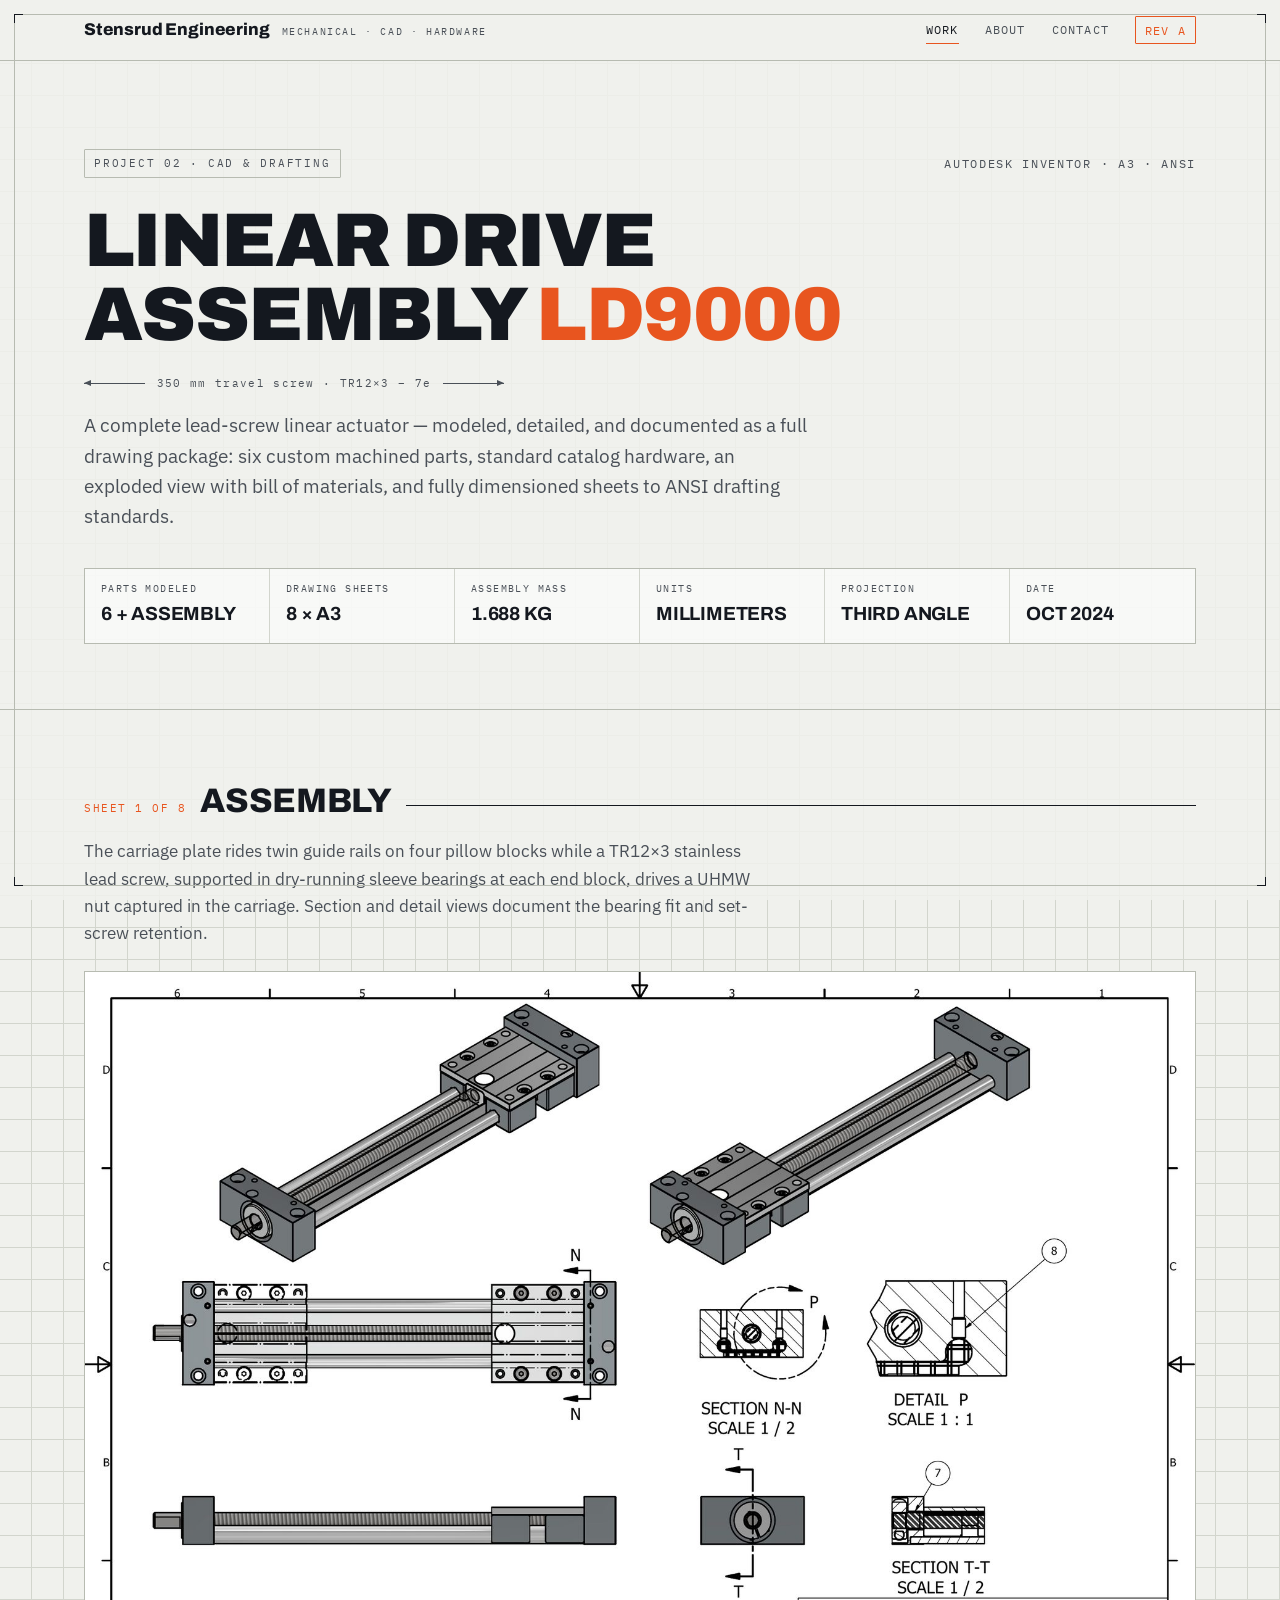
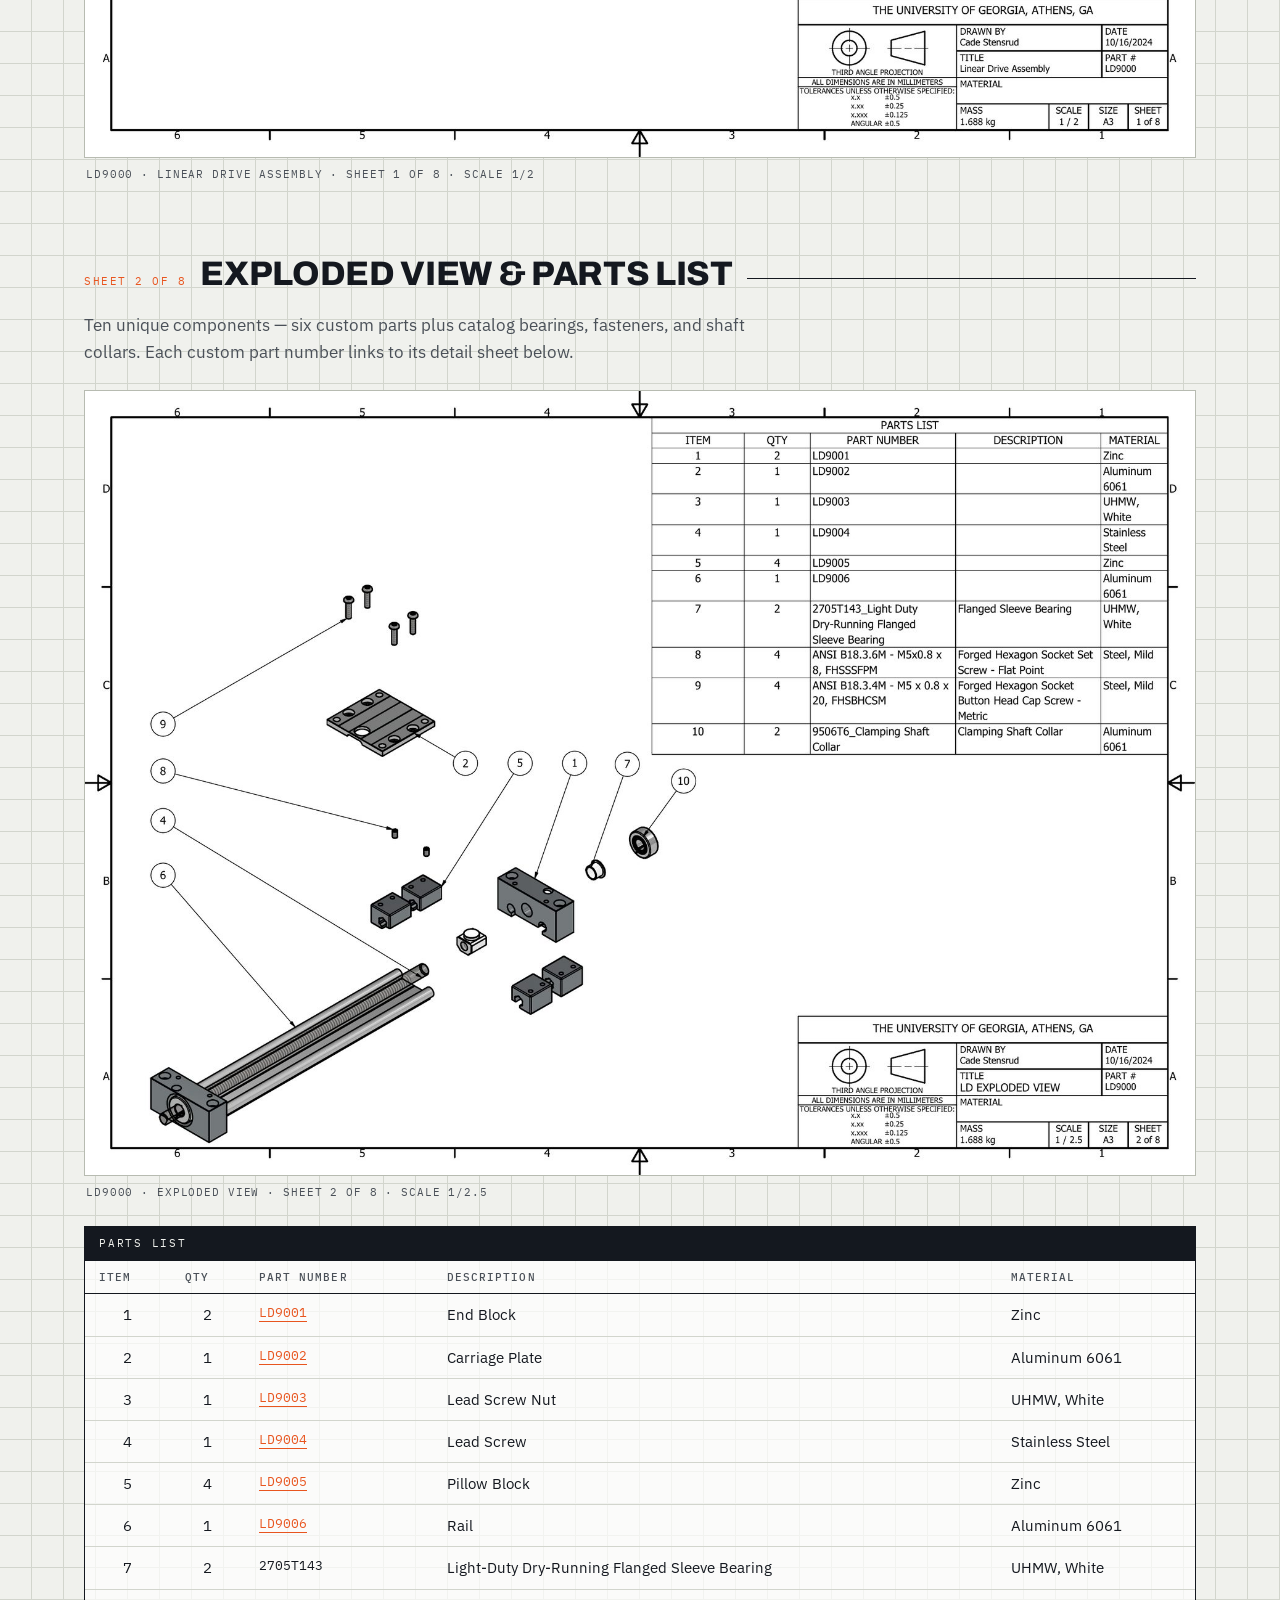
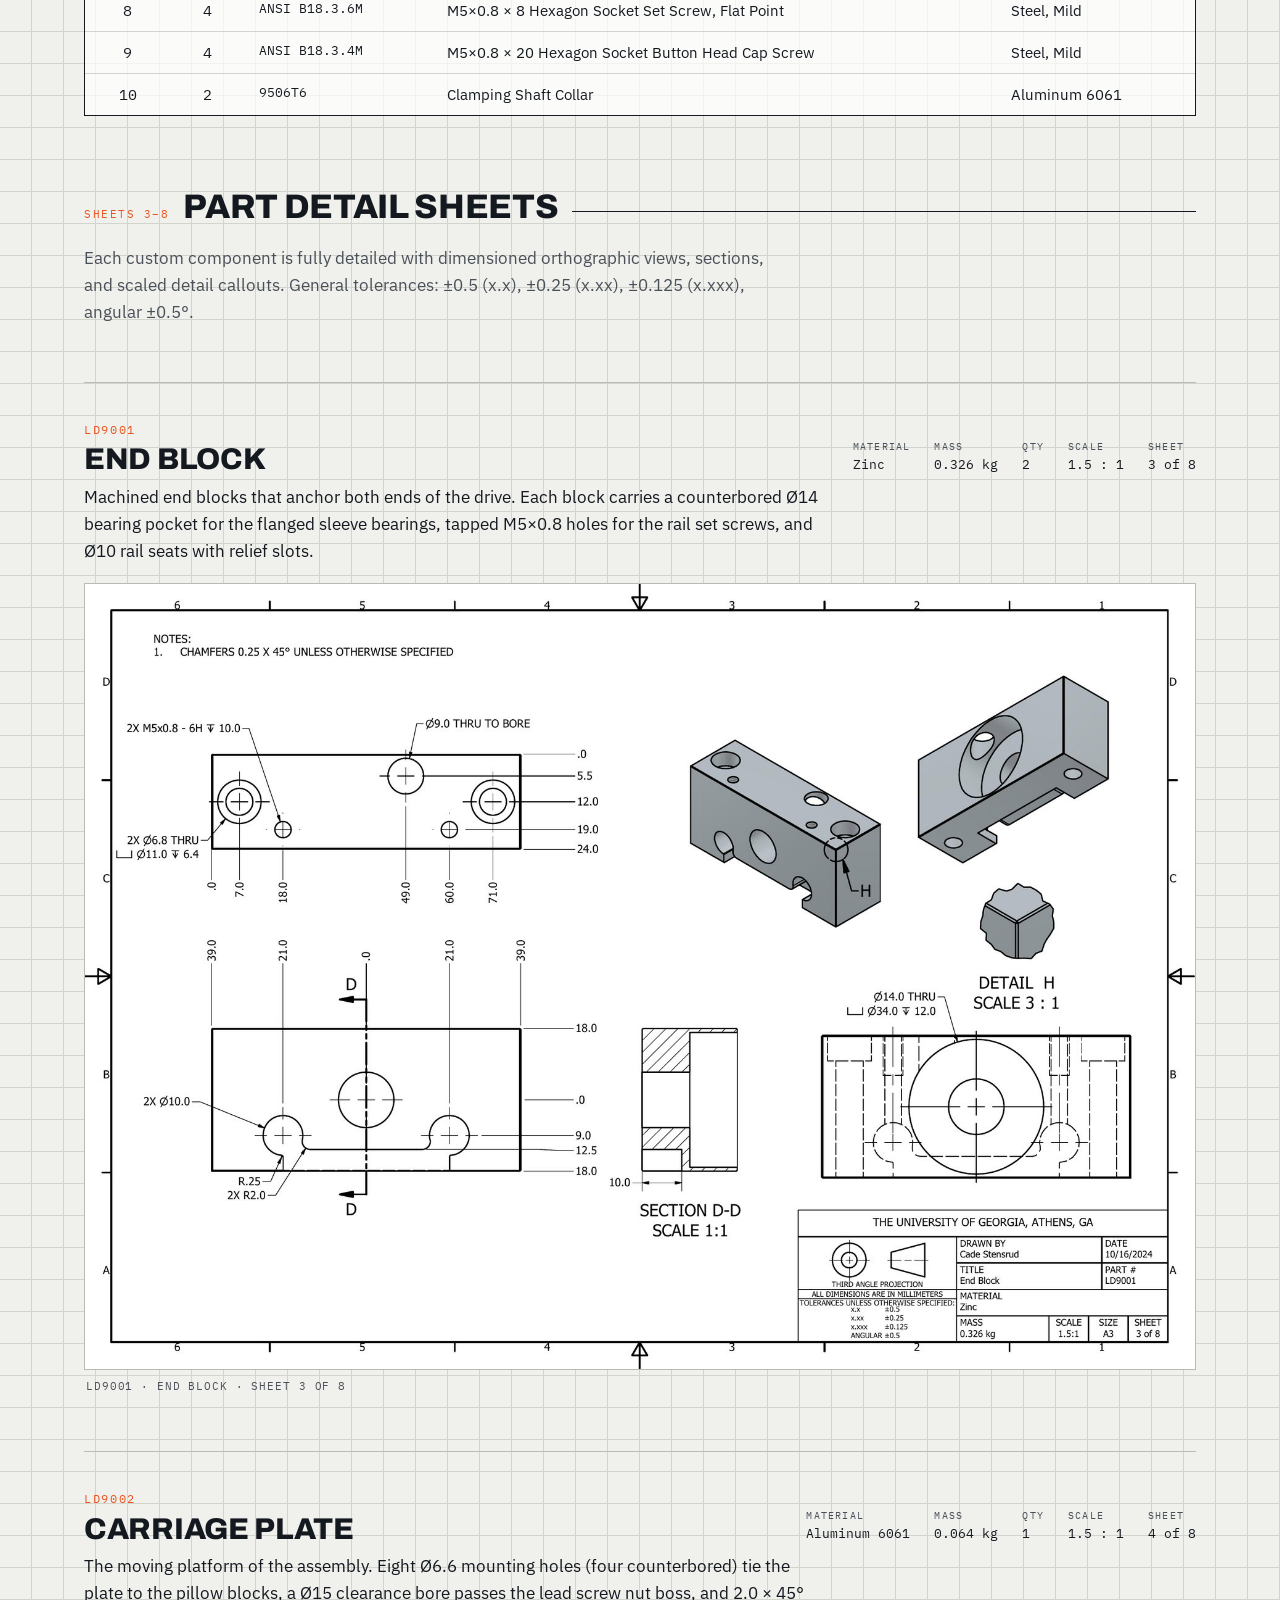
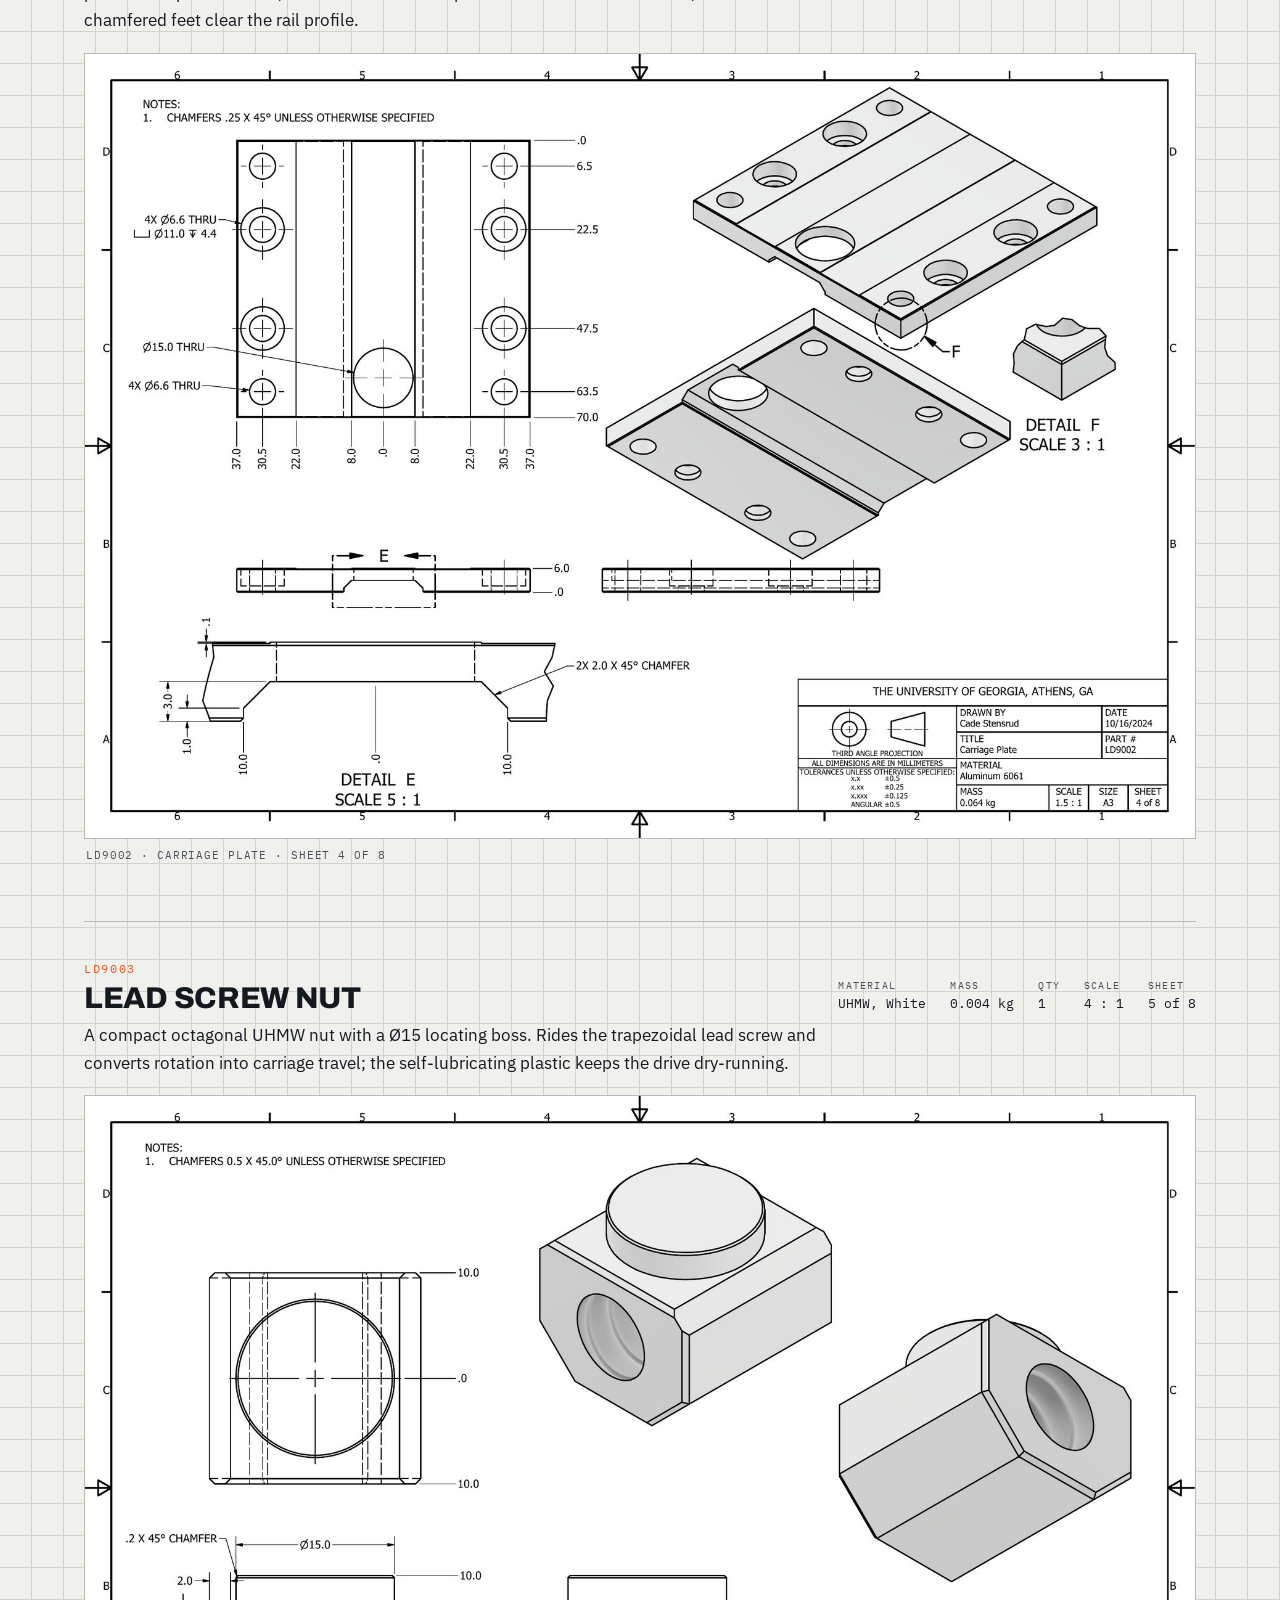
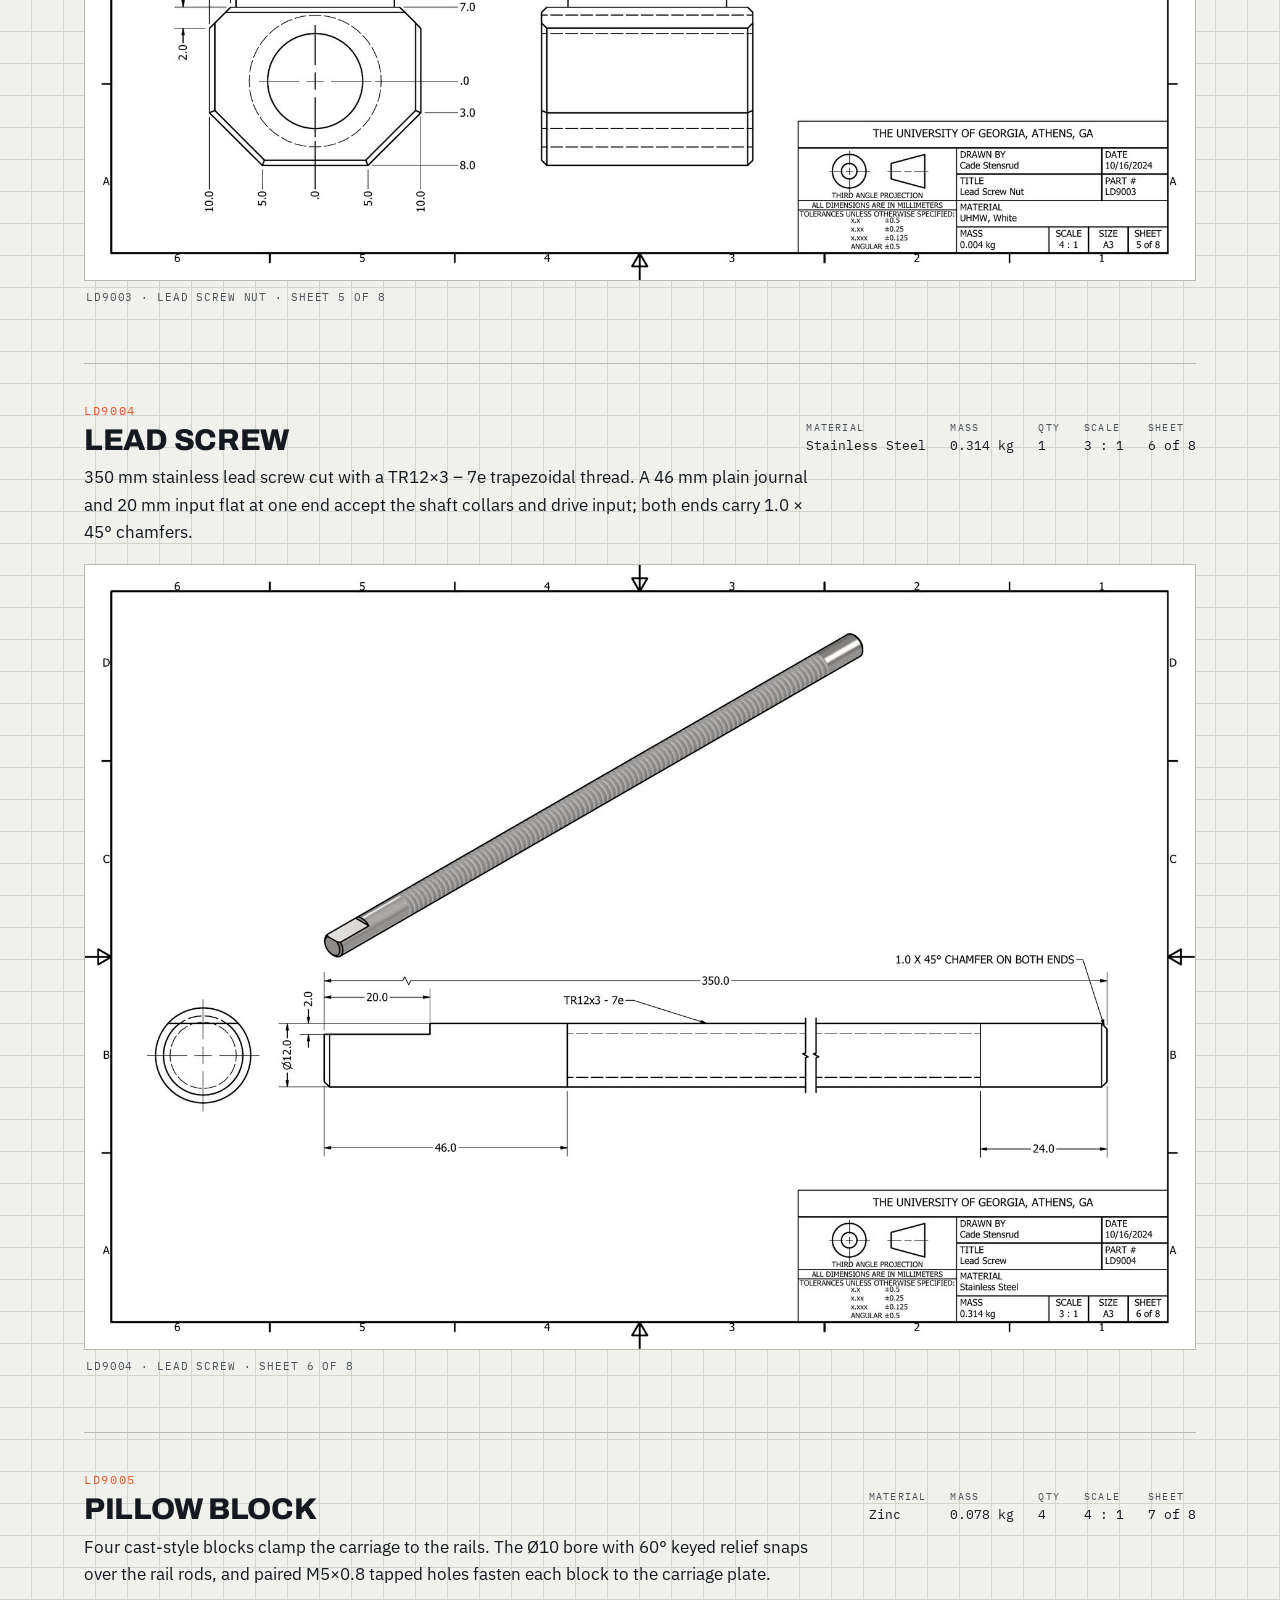
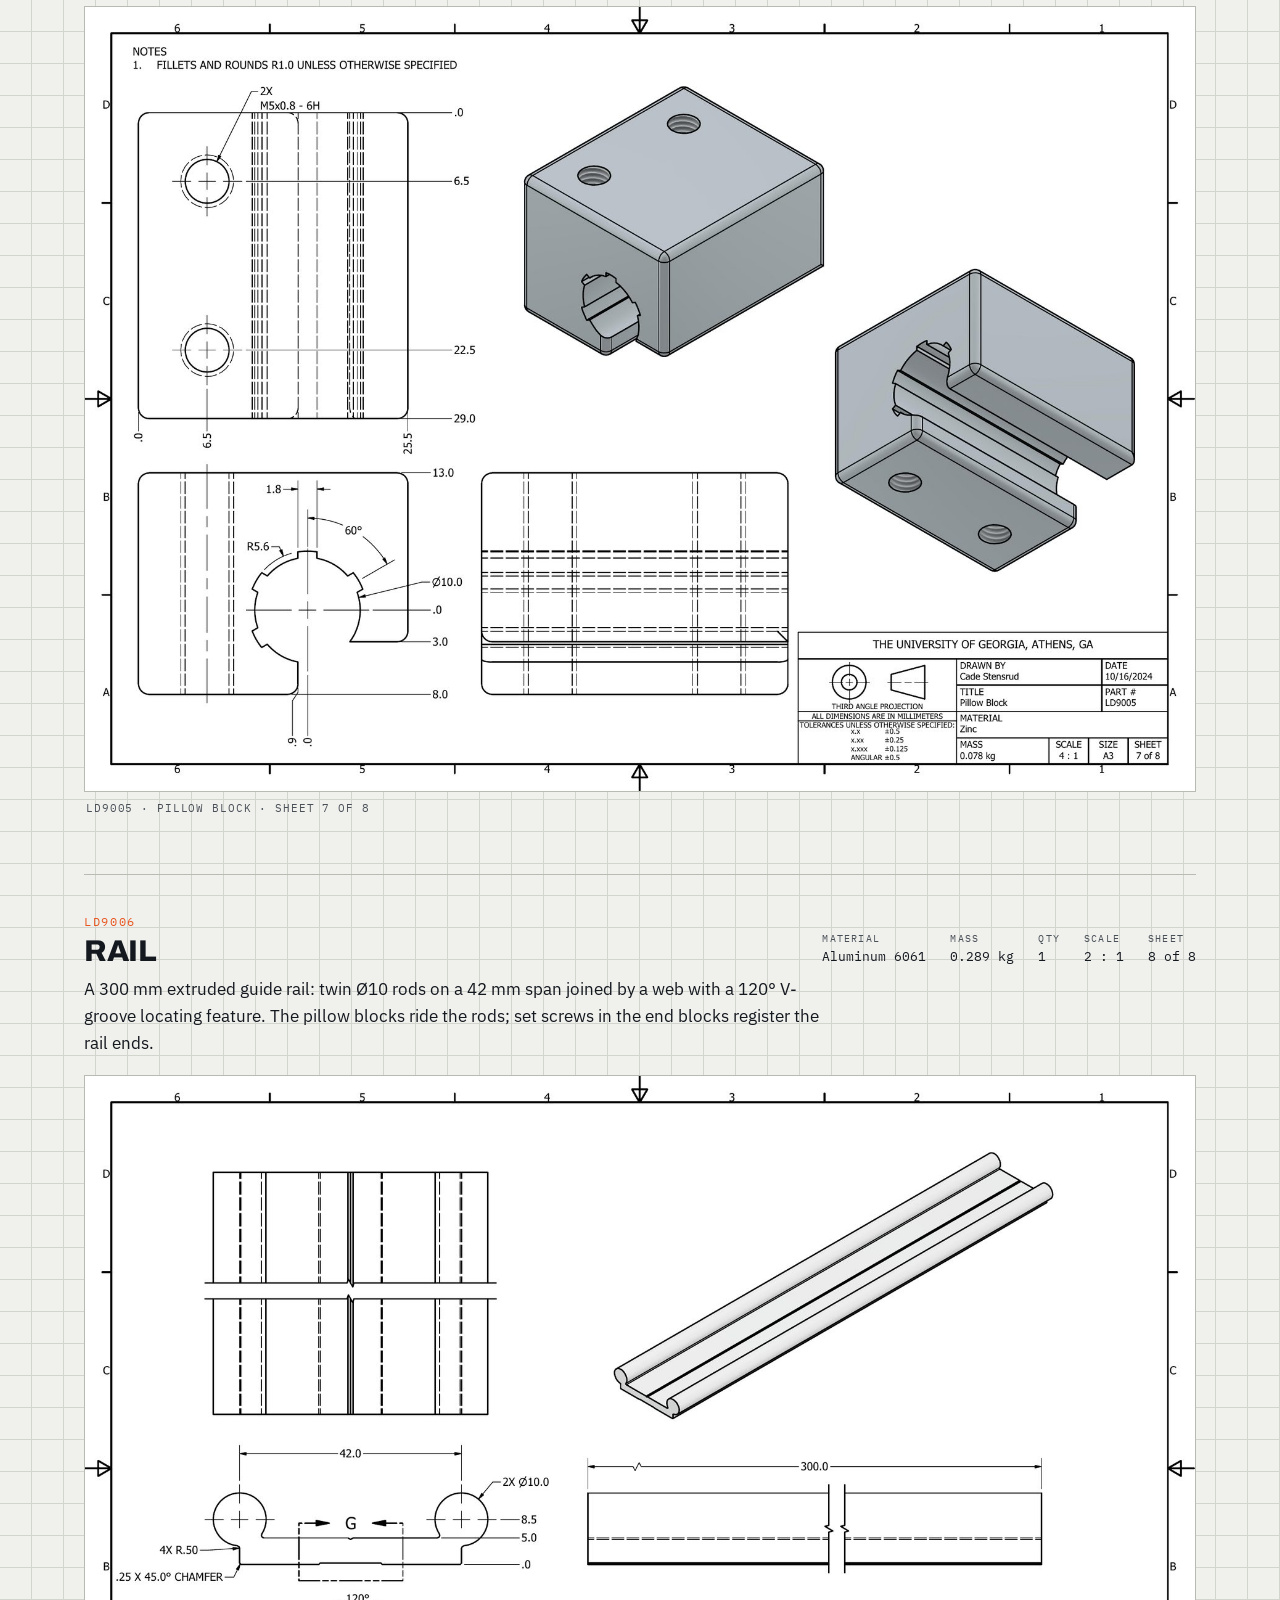
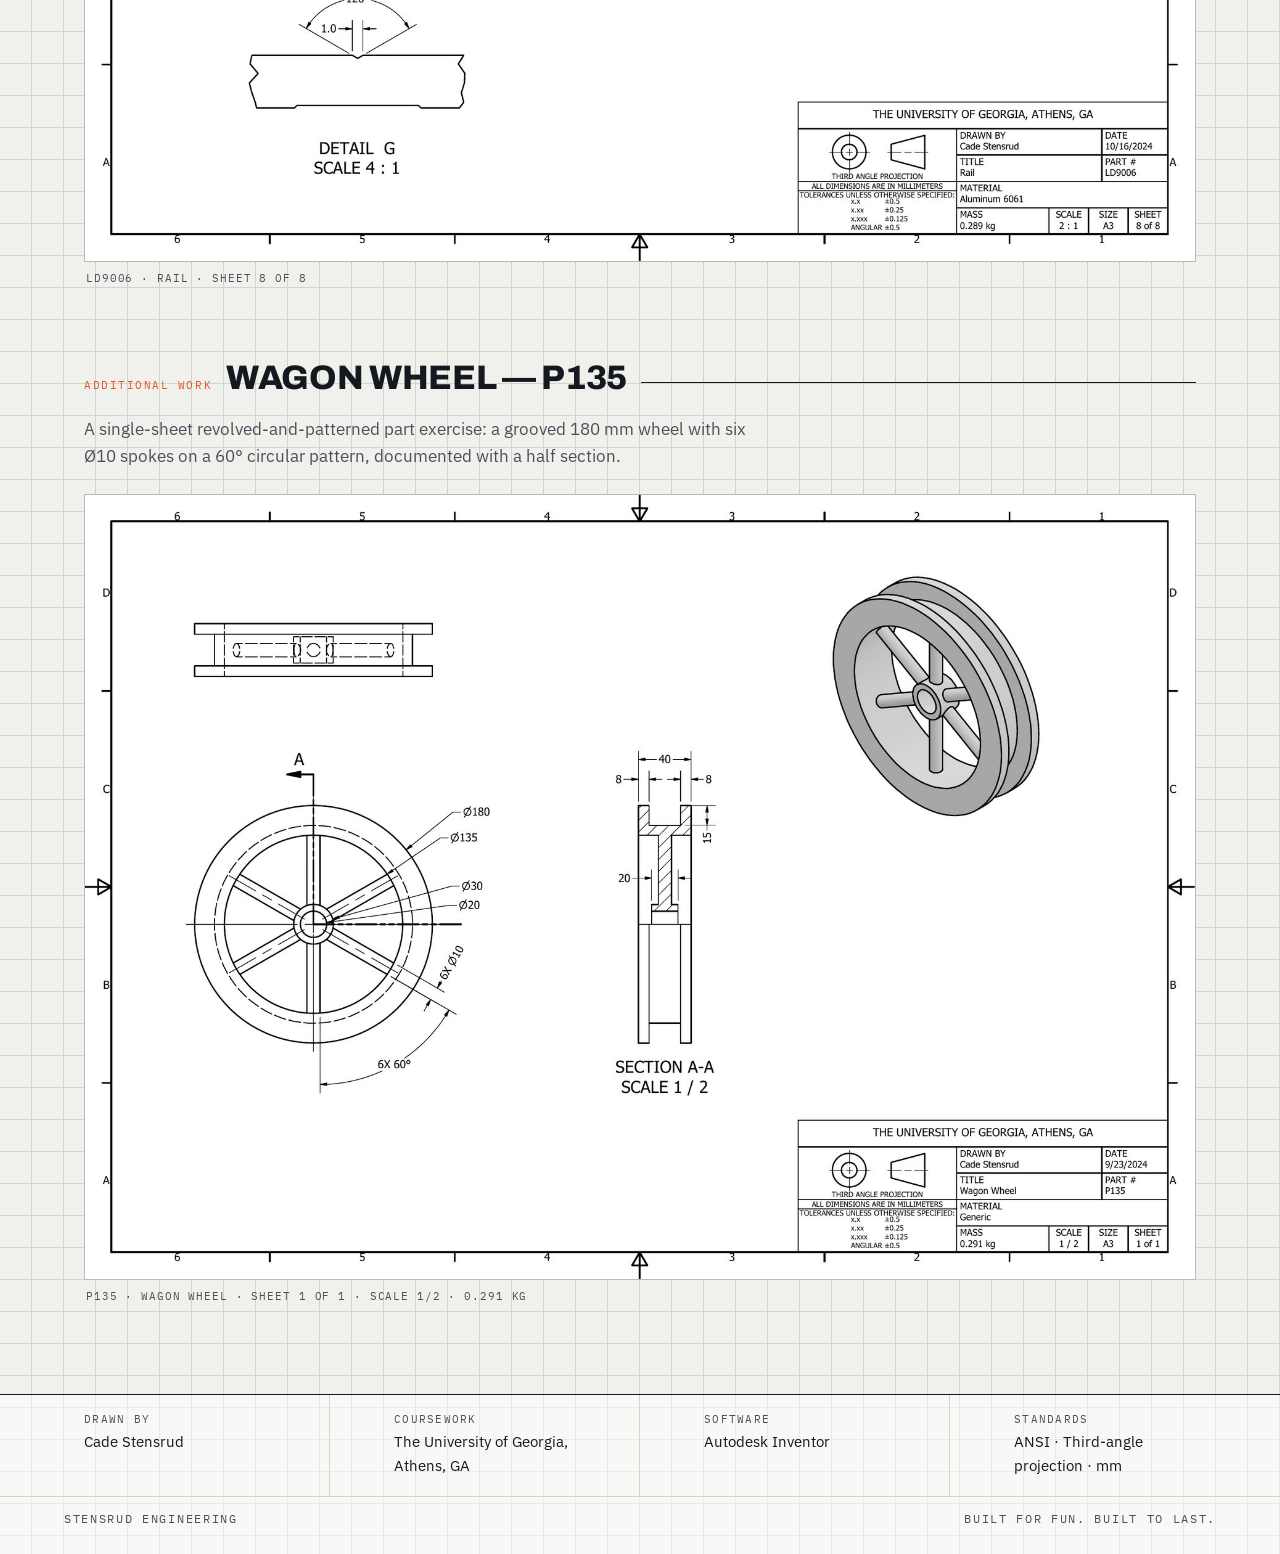
==== commit 027ac323: "Fixing "paring down" it did indeed break stuff" ====
--- a/linear-drive.html
+++ b/linear-drive.html
@@ -2,56 +2,195 @@
 <html lang="en">
 <!--
   ============================================================================
-  STENSRUD ENGINEERING — Home
-  ----------------------------------------------------------------------------
-  SITE MAP
-    index.html                          <- this file
-    work.html                           <- index of all projects
-    projects/thin-client-router.html    <- project 01 detail page
-    projects/_template.html             <- copy this to add a new project
-    styles.css                          <- shared design system, edit once
-
-  ADDING A NEW PROJECT
-    1. Duplicate projects/_template.html, rename it (e.g. jackson-guitar-mod.html)
-    2. Fill in its content and photos
-    3. Add one card for it in work.html's <div class="proj-list">
-    That's the whole process — no other file needs to change.
-
-  FRAMER
-    Same notes as before: paste each page's <body> content into a Framer page,
-    or use one Embed component per page. Add Archivo / IBM Plex Sans /
-    IBM Plex Mono in Framer's font settings to match styles.css exactly.
+  STENSRUD ENGINEERING — PROJECT PAGE: LINEAR DRIVE ASSEMBLY (LD9000)
+  ============================================================================
+  HOW TO DEPLOY (flat structure, same as the rest of the site):
+    1. Drop this file (linear-drive.html) in the repo root next to work.html.
+    2. Drop all nine .jpg drawing images in the repo root too:
+         ld9000-assembly.jpg      ld9000-exploded.jpg
+         ld9001-end-block.jpg     ld9002-carriage-plate.jpg
+         ld9003-lead-screw-nut.jpg ld9004-lead-screw.jpg
+         ld9005-pillow-block.jpg  ld9006-rail.jpg
+         p135-wagon-wheel.jpg
+       (If you'd rather keep them in an img/ folder, prefix every src below
+        with "img/".)
+    3. Add the project card below to work.html inside <div class="proj-list">:
+
+    <a class="proj-card" href="linear-drive.html" id="project-02">
+      <div class="card-no">02</div>
+      <div class="card-body">
+        <h3>Linear Drive Assembly — LD9000</h3>
+        <p>A lead-screw linear actuator modeled and detailed in Autodesk
+        Inventor: six custom parts, standard hardware, and a complete
+        8-sheet ANSI drawing package with exploded view and BOM.</p>
+      </div>
+    </a>
+
+  NOTE: This page carries its own styles (matched to styles.css tokens) so it
+  works standalone. It does NOT link styles.css, to avoid selector conflicts.
   ============================================================================
 -->
 <head>
 <meta charset="UTF-8" />
 <meta name="viewport" content="width=device-width, initial-scale=1.0" />
-<title>Stensrud Engineering — Mechanical Engineering Portfolio</title>
+<title>Linear Drive Assembly — Stensrud Engineering</title>
 <link rel="preconnect" href="https://fonts.googleapis.com">
 <link rel="preconnect" href="https://fonts.gstatic.com" crossorigin>
 <link href="https://fonts.googleapis.com/css2?family=Archivo:wght@500;600;700;800;900&family=IBM+Plex+Mono:wght@400;500;600&family=IBM+Plex+Sans:wght@400;500;600&display=swap" rel="stylesheet">
-<link rel="stylesheet" href="styles.css">
+<style>
+  :root{
+    --paper:#F0F1ED;
+    --paper-2:#E8E9E3;
+    --ink:#14181F;
+    --ink-soft:#4A5058;
+    --line:#D2D5CD;
+    --line-strong:#B7BBB1;
+    --accent:#E8551F;      /* machined / cutting-torch orange */
+    --steel:#3E5C73;
+    --font-display:'Archivo', sans-serif;
+    --font-body:'IBM Plex Sans', sans-serif;
+    --font-mono:'IBM Plex Mono', monospace;
+    --maxw:1240px;
+    --gutter:clamp(20px, 5vw, 64px);
+  }
+
+  *{box-sizing:border-box;}
+  html{scroll-behavior:smooth;}
+  @media (prefers-reduced-motion: reduce){ html{scroll-behavior:auto;} }
+  body{
+    margin:0;
+    background:var(--paper);
+    color:var(--ink);
+    font-family:var(--font-body);
+    font-size:17px;
+    line-height:1.6;
+    -webkit-font-smoothing:antialiased;
+    background-image:
+      linear-gradient(var(--line) 1px, transparent 1px),
+      linear-gradient(90deg, var(--line) 1px, transparent 1px);
+    background-size:32px 32px;
+    background-position:-1px -1px;
+  }
+  body::before{
+    content:"";position:fixed;inset:0;background:var(--paper);opacity:.86;z-index:-1;pointer-events:none;
+  }
+  ::selection{background:var(--accent);color:#fff;}
+  a{color:inherit;text-decoration:none;}
+
+  /* ---- sheet border frame ---- */
+  .sheet-frame{position:fixed;inset:14px;border:1px solid var(--line-strong);pointer-events:none;z-index:40;}
+  .sheet-frame span{position:absolute;width:9px;height:9px;border:1px solid var(--ink);}
+  .sheet-frame .tl{top:-1px;left:-1px;border-right:0;border-bottom:0;}
+  .sheet-frame .tr{top:-1px;right:-1px;border-left:0;border-bottom:0;}
+  .sheet-frame .bl{bottom:-1px;left:-1px;border-right:0;border-top:0;}
+  .sheet-frame .br{bottom:-1px;right:-1px;border-left:0;border-top:0;}
+
+  .wrap{max-width:var(--maxw);margin:0 auto;padding:0 var(--gutter);}
+  .mono{font-family:var(--font-mono);font-size:12px;letter-spacing:.14em;text-transform:uppercase;color:var(--ink-soft);}
+  .tag{display:inline-block;font-family:var(--font-mono);font-size:11px;letter-spacing:.16em;text-transform:uppercase;color:var(--ink-soft);border:1px solid var(--line-strong);padding:5px 9px 4px;border-radius:1px;}
+
+  /* ================= NAV ================= */
+  header.nav{position:sticky;top:0;z-index:30;background:rgba(240,241,237,.86);backdrop-filter:blur(6px);border-bottom:1px solid var(--line-strong);}
+  .nav-in{display:flex;align-items:center;justify-content:space-between;height:60px;}
+  .wordmark{display:flex;align-items:baseline;gap:12px;}
+  .wordmark b{font-family:var(--font-display);font-weight:800;font-size:17px;letter-spacing:-.01em;}
+  .wordmark .sub{font-family:var(--font-mono);font-size:10px;letter-spacing:.16em;text-transform:uppercase;color:var(--ink-soft);}
+  .links{display:flex;align-items:center;gap:26px;font-family:var(--font-mono);font-size:12px;letter-spacing:.1em;text-transform:uppercase;}
+  .links a{color:var(--ink-soft);padding:4px 0;border-bottom:1px solid transparent;}
+  .links a:hover{color:var(--ink);border-bottom-color:var(--ink);}
+  .links a.active{color:var(--ink);border-bottom-color:var(--accent);}
+  .links a.rev{color:var(--accent);border:1px solid var(--accent);padding:4px 9px 3px;border-radius:1px;}
+  .links a.rev:hover{background:var(--accent);color:#fff;}
+  @media (max-width:640px){ .wordmark .sub{display:none;} .links{gap:16px;} }
+
+  /* ================= HERO ================= */
+  .hero{padding:clamp(48px,8vw,88px) 0 clamp(32px,5vw,48px);border-bottom:1px solid var(--line-strong);}
+  .eyebrow{display:flex;align-items:center;justify-content:space-between;gap:16px;flex-wrap:wrap;margin-bottom:26px;}
+  h1.proj-title{
+    font-family:var(--font-display);font-weight:900;
+    font-size:clamp(38px,7vw,76px);line-height:.98;letter-spacing:-.02em;
+    text-transform:uppercase;margin:0 0 8px;
+  }
+  h1.proj-title .pn{color:var(--accent);}
+  .hero-lead{max-width:66ch;font-size:clamp(16px,1.6vw,19px);color:var(--ink-soft);margin:18px 0 0;}
+
+  /* dimension-line annotation under the title (site signature element) */
+  .dim{display:flex;align-items:center;gap:0;max-width:420px;margin-top:22px;color:var(--ink-soft);}
+  .dim .arrow{flex:1;height:1px;background:var(--ink-soft);position:relative;}
+  .dim .arrow::before,.dim .arrow::after{content:"";position:absolute;top:-3px;border-top:3.5px solid transparent;border-bottom:3.5px solid transparent;}
+  .dim .arrow.l::before{left:0;border-right:7px solid var(--ink-soft);}
+  .dim .arrow.r::after{right:0;border-left:7px solid var(--ink-soft);}
+  .dim .label{font-family:var(--font-mono);font-size:11px;letter-spacing:.12em;padding:0 12px;white-space:nowrap;}
+
+  /* ---- spec strip ---- */
+  .spec-strip{display:grid;grid-template-columns:repeat(auto-fit,minmax(150px,1fr));border:1px solid var(--line-strong);background:rgba(255,255,255,.55);margin-top:36px;}
+  .spec-strip>div{padding:12px 16px 14px;border-right:1px solid var(--line);}
+  .spec-strip>div:last-child{border-right:0;}
+  .spec-strip dt{font-family:var(--font-mono);font-size:10px;letter-spacing:.14em;text-transform:uppercase;color:var(--ink-soft);margin:0;}
+  .spec-strip dd{font-family:var(--font-display);font-weight:700;font-size:19px;text-transform:uppercase;margin:2px 0 0;letter-spacing:-.01em;}
+  @media (max-width:640px){ .spec-strip{grid-template-columns:repeat(2,1fr);} .spec-strip>div:nth-child(2n){border-right:0;} }
+
+  /* ================= SECTIONS ================= */
+  section{padding:clamp(40px,6vw,64px) 0 0;}
+  .callout{display:flex;align-items:baseline;gap:14px;margin:0 0 10px;}
+  .callout .num{font-family:var(--font-mono);font-size:11px;color:var(--accent);letter-spacing:.14em;white-space:nowrap;text-transform:uppercase;}
+  .callout h2{font-family:var(--font-display);font-weight:800;font-size:clamp(24px,3.5vw,34px);text-transform:uppercase;letter-spacing:-.01em;margin:0;}
+  .callout::after{content:"";flex:1;border-bottom:1px solid var(--ink);transform:translateY(-6px);}
+  .lede{color:var(--ink-soft);max-width:68ch;margin:0 0 24px;}
+
+  /* ---- drawing sheets ---- */
+  figure.sheet{margin:0;}
+  .sheet-btn{display:block;width:100%;border:1px solid var(--line-strong);background:#fff;padding:0;cursor:zoom-in;transition:border-color .15s ease;}
+  .sheet-btn:hover{border-color:var(--ink);}
+  .sheet-btn:focus-visible{outline:2px solid var(--accent);outline-offset:2px;}
+  .sheet-btn img{display:block;width:100%;height:auto;}
+  figcaption{font-family:var(--font-mono);font-size:11px;color:var(--ink-soft);letter-spacing:.08em;padding:8px 2px 0;text-transform:uppercase;}
+
+  /* ---- BOM table ---- */
+  .bom-wrap{overflow-x:auto;border:1px solid var(--ink);margin-top:24px;}
+  table.bom{width:100%;border-collapse:collapse;font-size:14.5px;min-width:660px;background:rgba(255,255,255,.7);}
+  .bom caption{caption-side:top;text-align:left;font-family:var(--font-mono);font-size:11px;letter-spacing:.16em;padding:8px 14px;background:var(--ink);color:var(--paper);text-transform:uppercase;}
+  .bom th{font-family:var(--font-mono);font-size:10.5px;text-transform:uppercase;letter-spacing:.1em;text-align:left;padding:8px 14px;border-bottom:1px solid var(--ink);color:var(--ink-soft);font-weight:500;}
+  .bom td{padding:9px 14px;border-bottom:1px solid var(--line);vertical-align:top;}
+  .bom tr:last-child td{border-bottom:0;}
+  .bom td.pn{font-family:var(--font-mono);font-size:13px;white-space:nowrap;}
+  .bom a{color:var(--accent);border-bottom:1px solid currentColor;}
+  .bom a:hover{color:var(--ink);}
+  .bom td.qty{font-family:var(--font-mono);text-align:center;}
+
+  /* ---- part sections ---- */
+  .part{margin-top:clamp(36px,5vw,56px);padding-top:clamp(24px,4vw,32px);border-top:1px solid var(--line-strong);}
+  .part-head{display:flex;flex-wrap:wrap;gap:12px 32px;align-items:flex-end;justify-content:space-between;margin-bottom:8px;}
+  .part-id .pn{font-family:var(--font-mono);font-size:12px;letter-spacing:.14em;color:var(--accent);text-transform:uppercase;}
+  .part-id h3{font-family:var(--font-display);font-weight:800;font-size:clamp(22px,3vw,30px);text-transform:uppercase;line-height:1.05;margin:2px 0 0;letter-spacing:-.01em;}
+  dl.part-meta{display:flex;flex-wrap:wrap;gap:2px 24px;margin:0;}
+  dl.part-meta>div{min-width:0;}
+  dl.part-meta dt{font-family:var(--font-mono);font-size:10px;text-transform:uppercase;letter-spacing:.12em;color:var(--ink-soft);margin:0;}
+  dl.part-meta dd{font-family:var(--font-mono);font-size:13px;margin:0;}
+  .part-desc{max-width:74ch;margin:6px 0 18px;color:var(--ink);}
+
+  /* ================= FOOTER (title block) ================= */
+  footer{margin-top:clamp(56px,8vw,88px);border-top:1px solid var(--ink);background:rgba(255,255,255,.5);}
+  .foot-grid{display:grid;grid-template-columns:repeat(auto-fit,minmax(200px,1fr));max-width:var(--maxw);margin:0 auto;}
+  .foot-grid>div{padding:16px var(--gutter) 18px;border-right:1px solid var(--line);}
+  .foot-grid>div:last-child{border-right:0;}
+  .foot-grid dt{font-family:var(--font-mono);font-size:10.5px;text-transform:uppercase;letter-spacing:.12em;color:var(--ink-soft);margin:0;}
+  .foot-grid dd{font-size:15px;margin:2px 0 0;}
+  .foot-bottom{border-top:1px solid var(--line);padding:12px var(--gutter) 26px;}
+  .foot-bottom .wrap{display:flex;justify-content:space-between;gap:16px;flex-wrap:wrap;padding:0;}
+
+  /* ================= LIGHTBOX ================= */
+  .lightbox{position:fixed;inset:0;background:rgba(20,24,31,.92);display:none;align-items:center;justify-content:center;padding:24px;z-index:60;}
+  .lightbox.open{display:flex;}
+  .lightbox img{max-width:100%;max-height:92vh;background:#fff;box-shadow:0 8px 40px rgba(0,0,0,.5);}
+  .lightbox .close{position:absolute;top:22px;right:26px;background:none;border:1px solid var(--paper);color:var(--paper);font-family:var(--font-mono);font-size:12px;letter-spacing:.1em;padding:8px 14px;cursor:pointer;}
+  .lightbox .close:hover{background:var(--paper);color:var(--ink);}
+</style>
 </head>
 <body>
 
 <div class="sheet-frame" aria-hidden="true"><span class="tl"></span><span class="tr"></span><span class="bl"></span><span class="br"></span></div>
-
-<!-- ================= NAV ================= -->
-<header class="nav">
-  <div class="wrap nav-in">
-    <a class="wordmark" href="index.html">
-      <b>Stensrud Engineering</b>
-      <span class="sub">Mechanical · CAD · Hardware</span>
-    </a>
-    <nav class="links">
-      <a href="work.html">Work</a>
-      <a href="index.html#about">About</a>
-      <a href="index.html#contact">Contact</a>
-      <a class="rev" href="index.html">Rev A</a>
-    </nav>
-  </div>
-</header>
-
+  
 <!-- ================= NAV ================= -->
 <header class="nav">
   <div class="wrap nav-in">
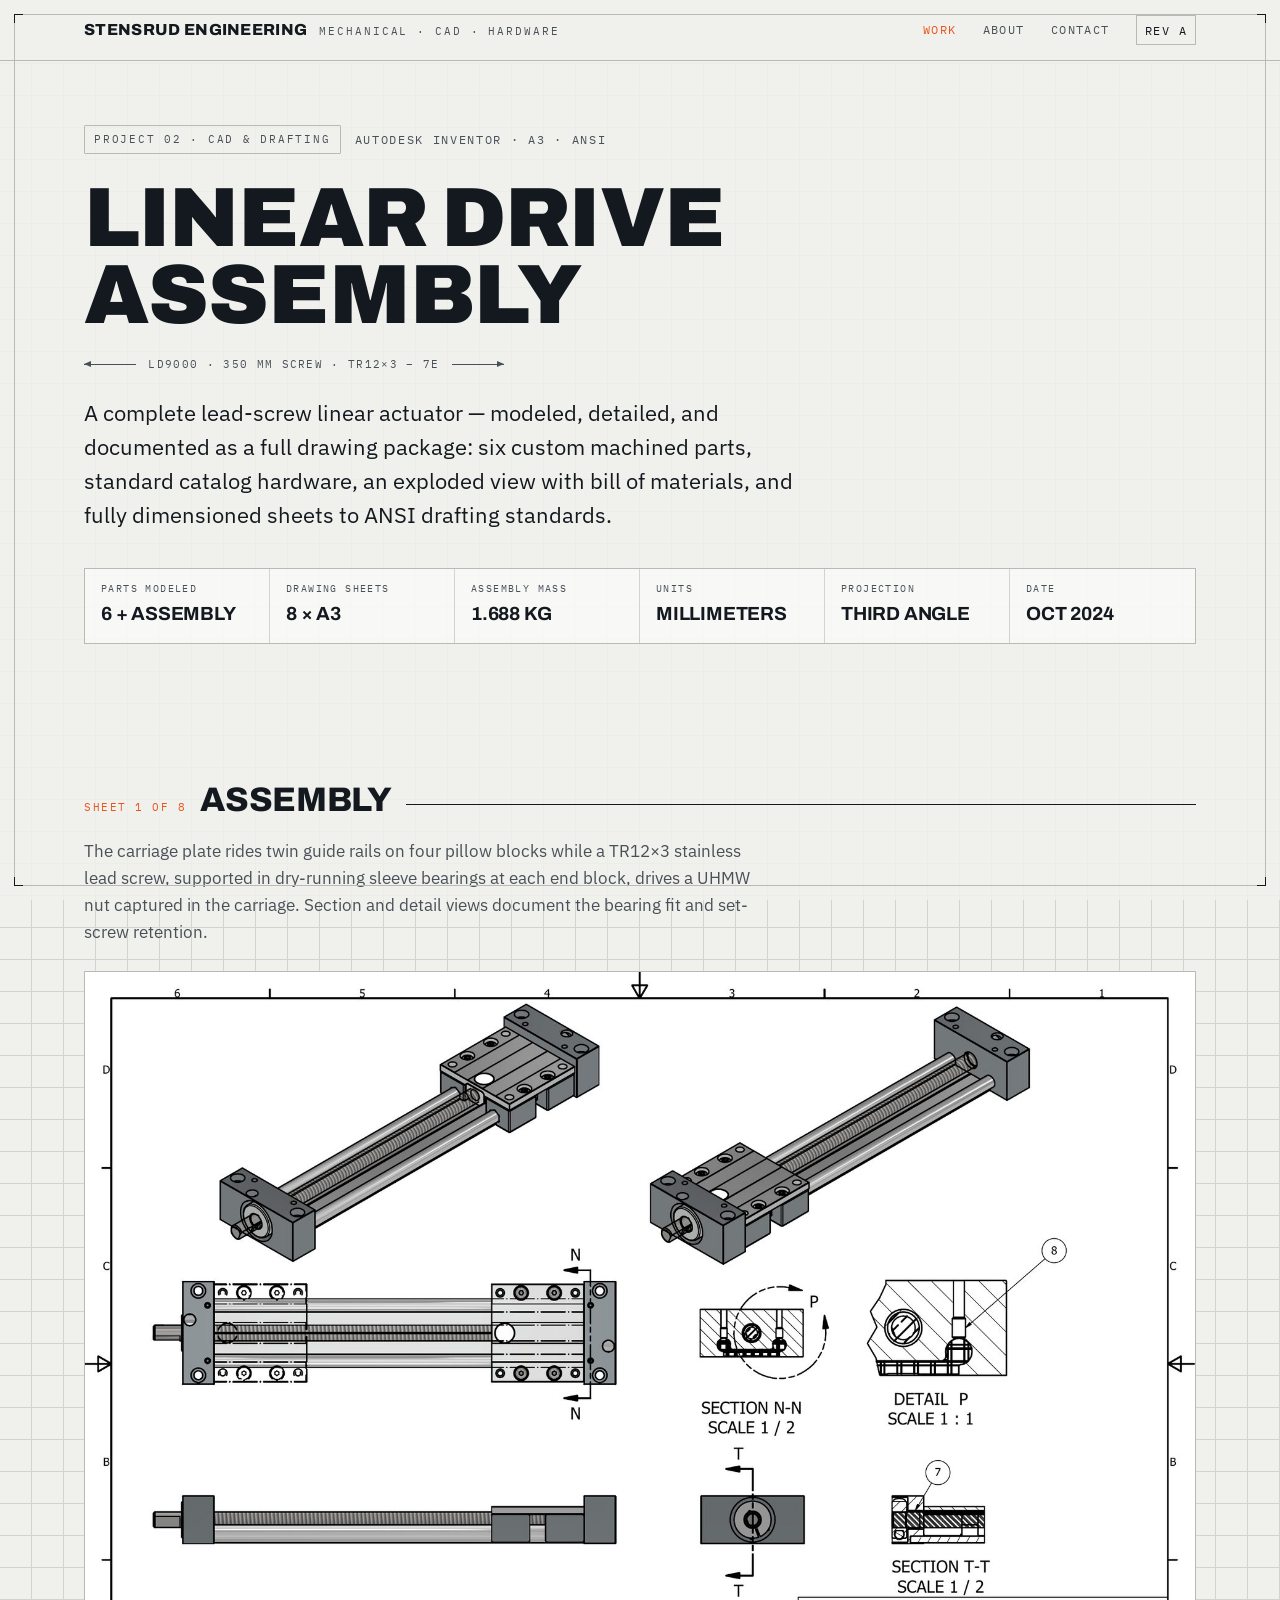
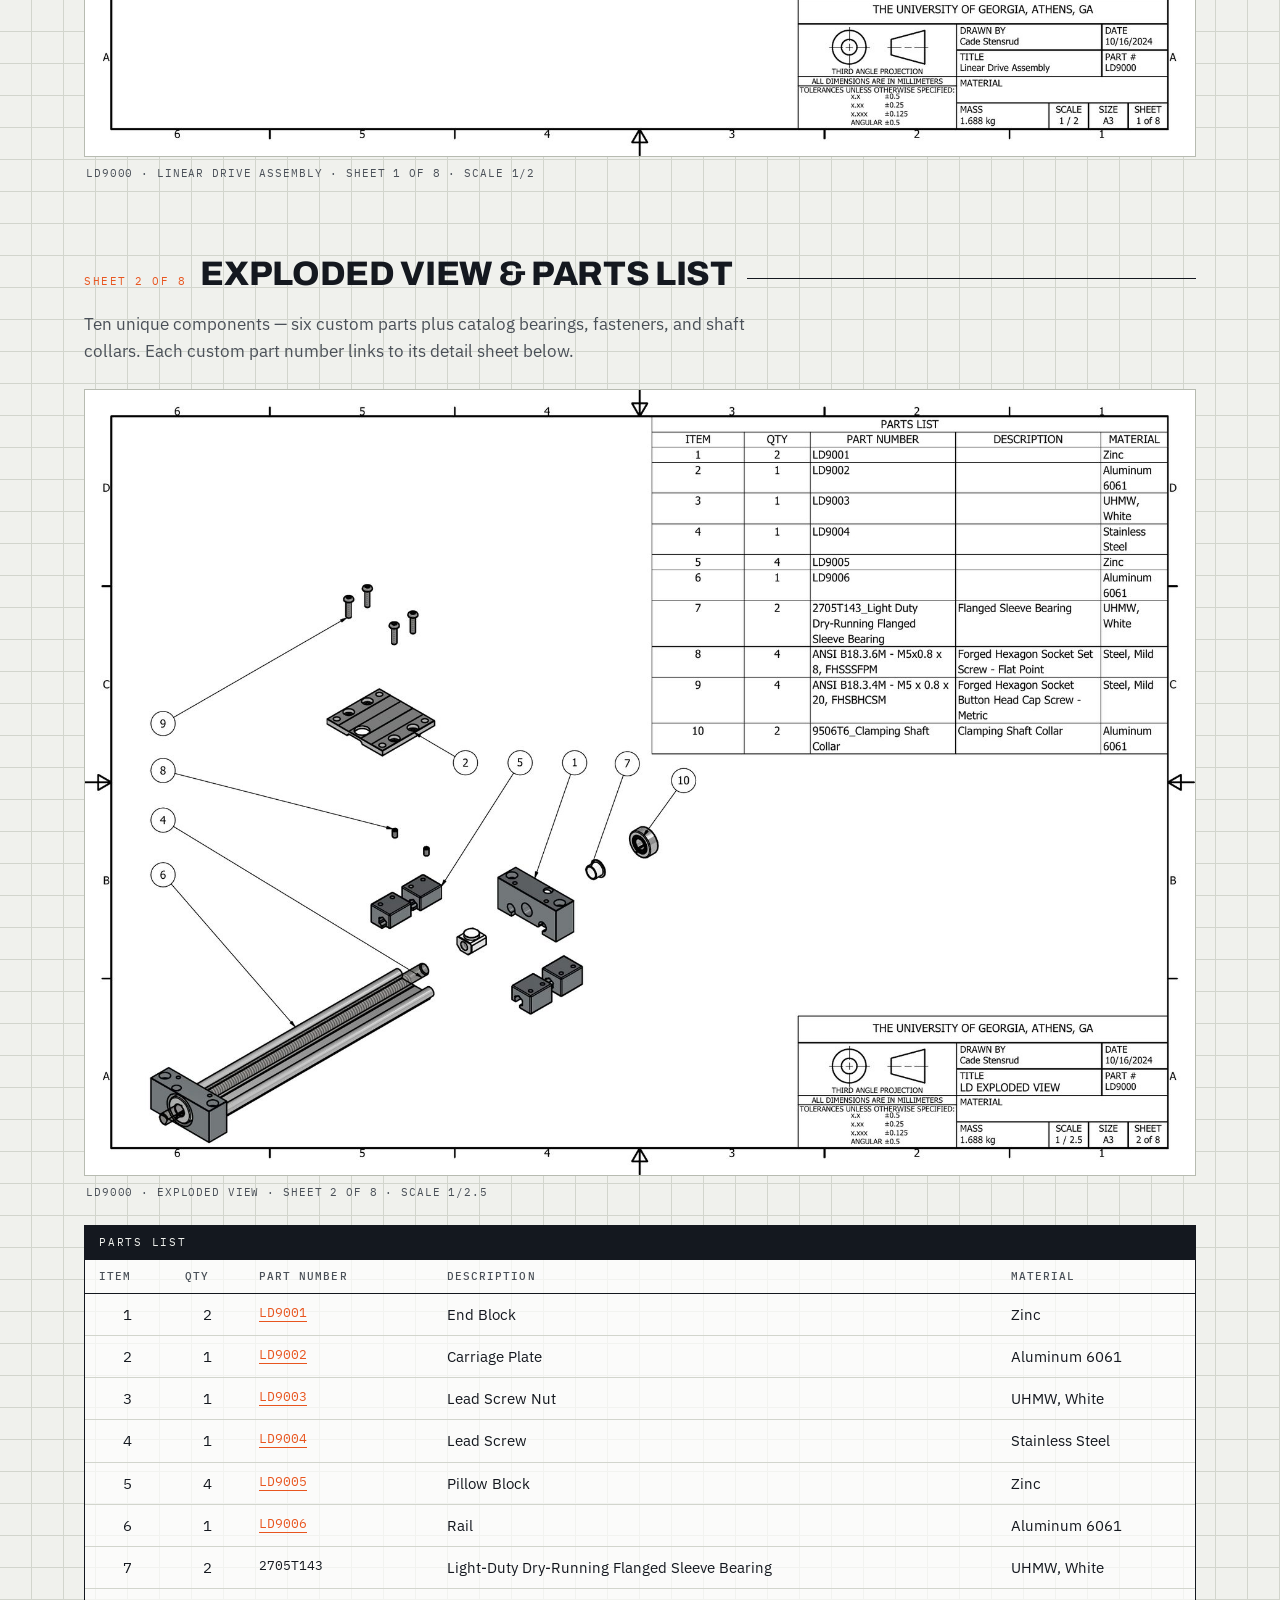
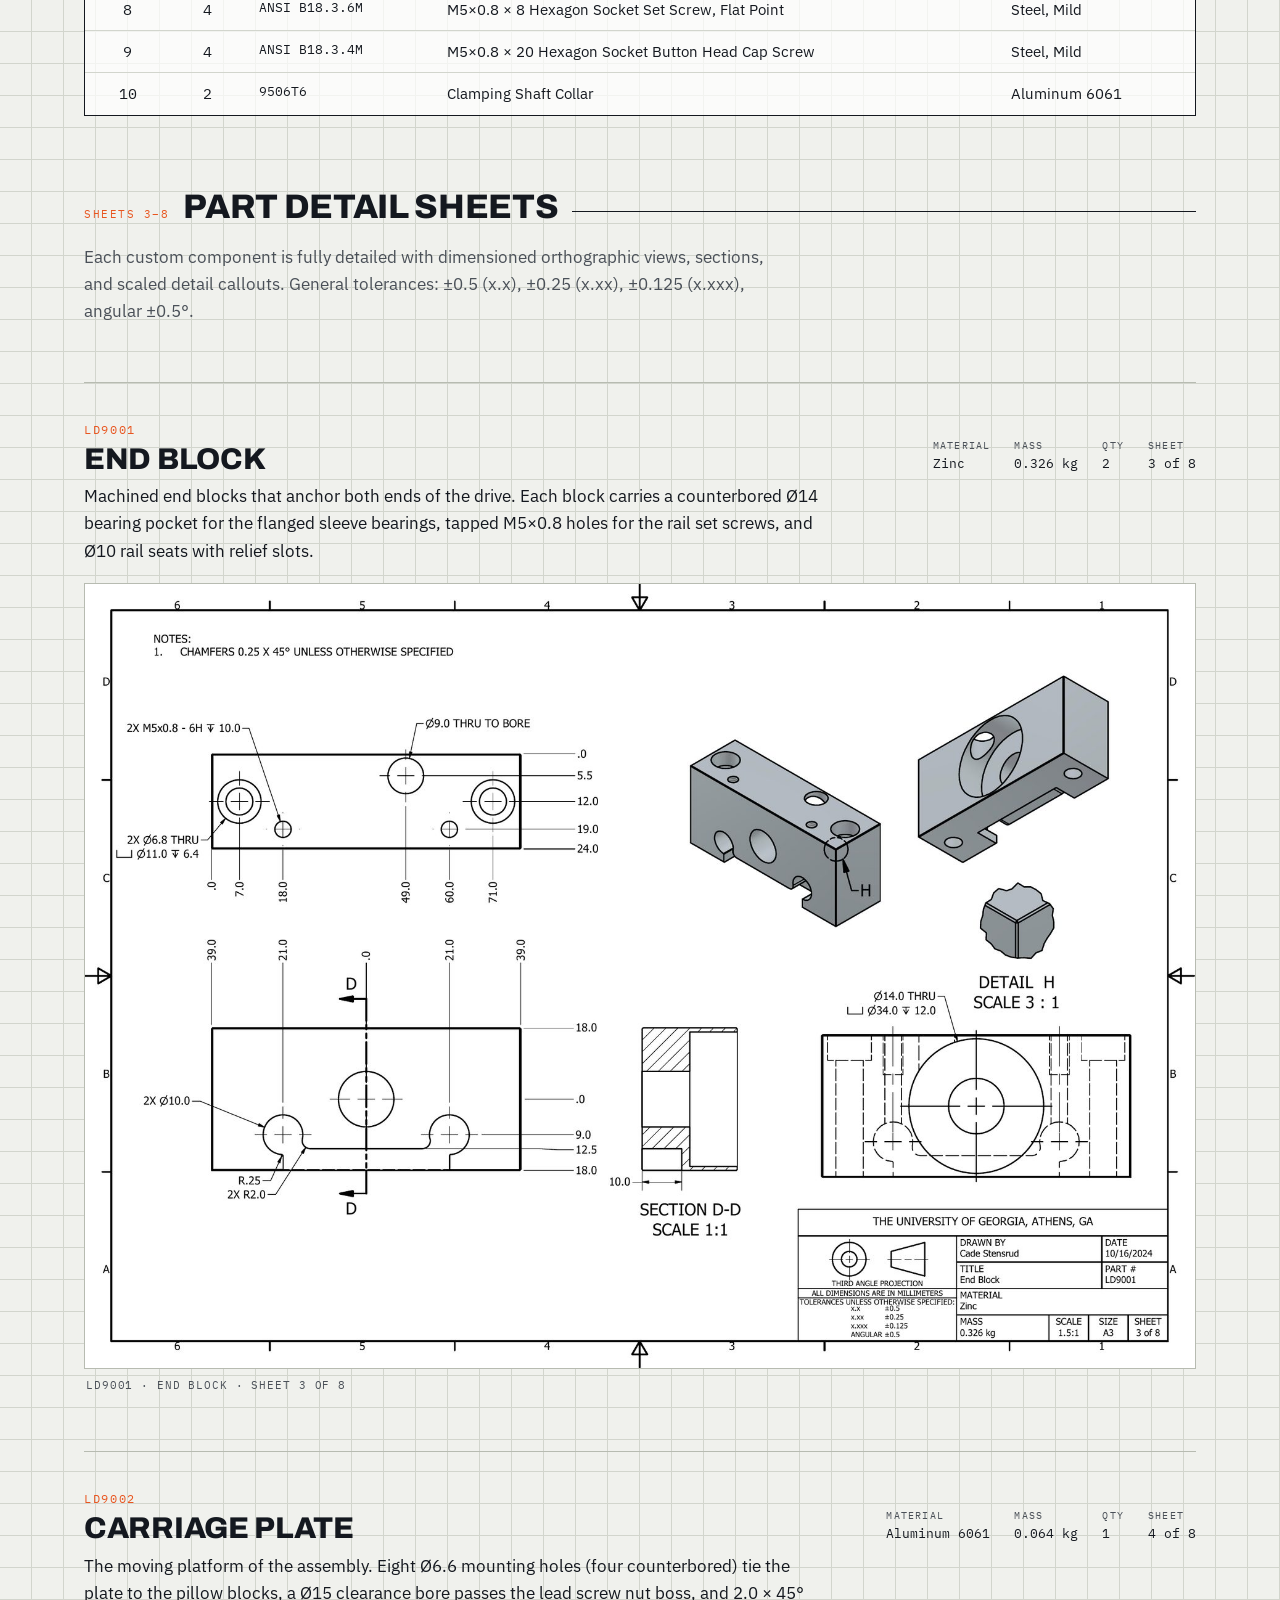
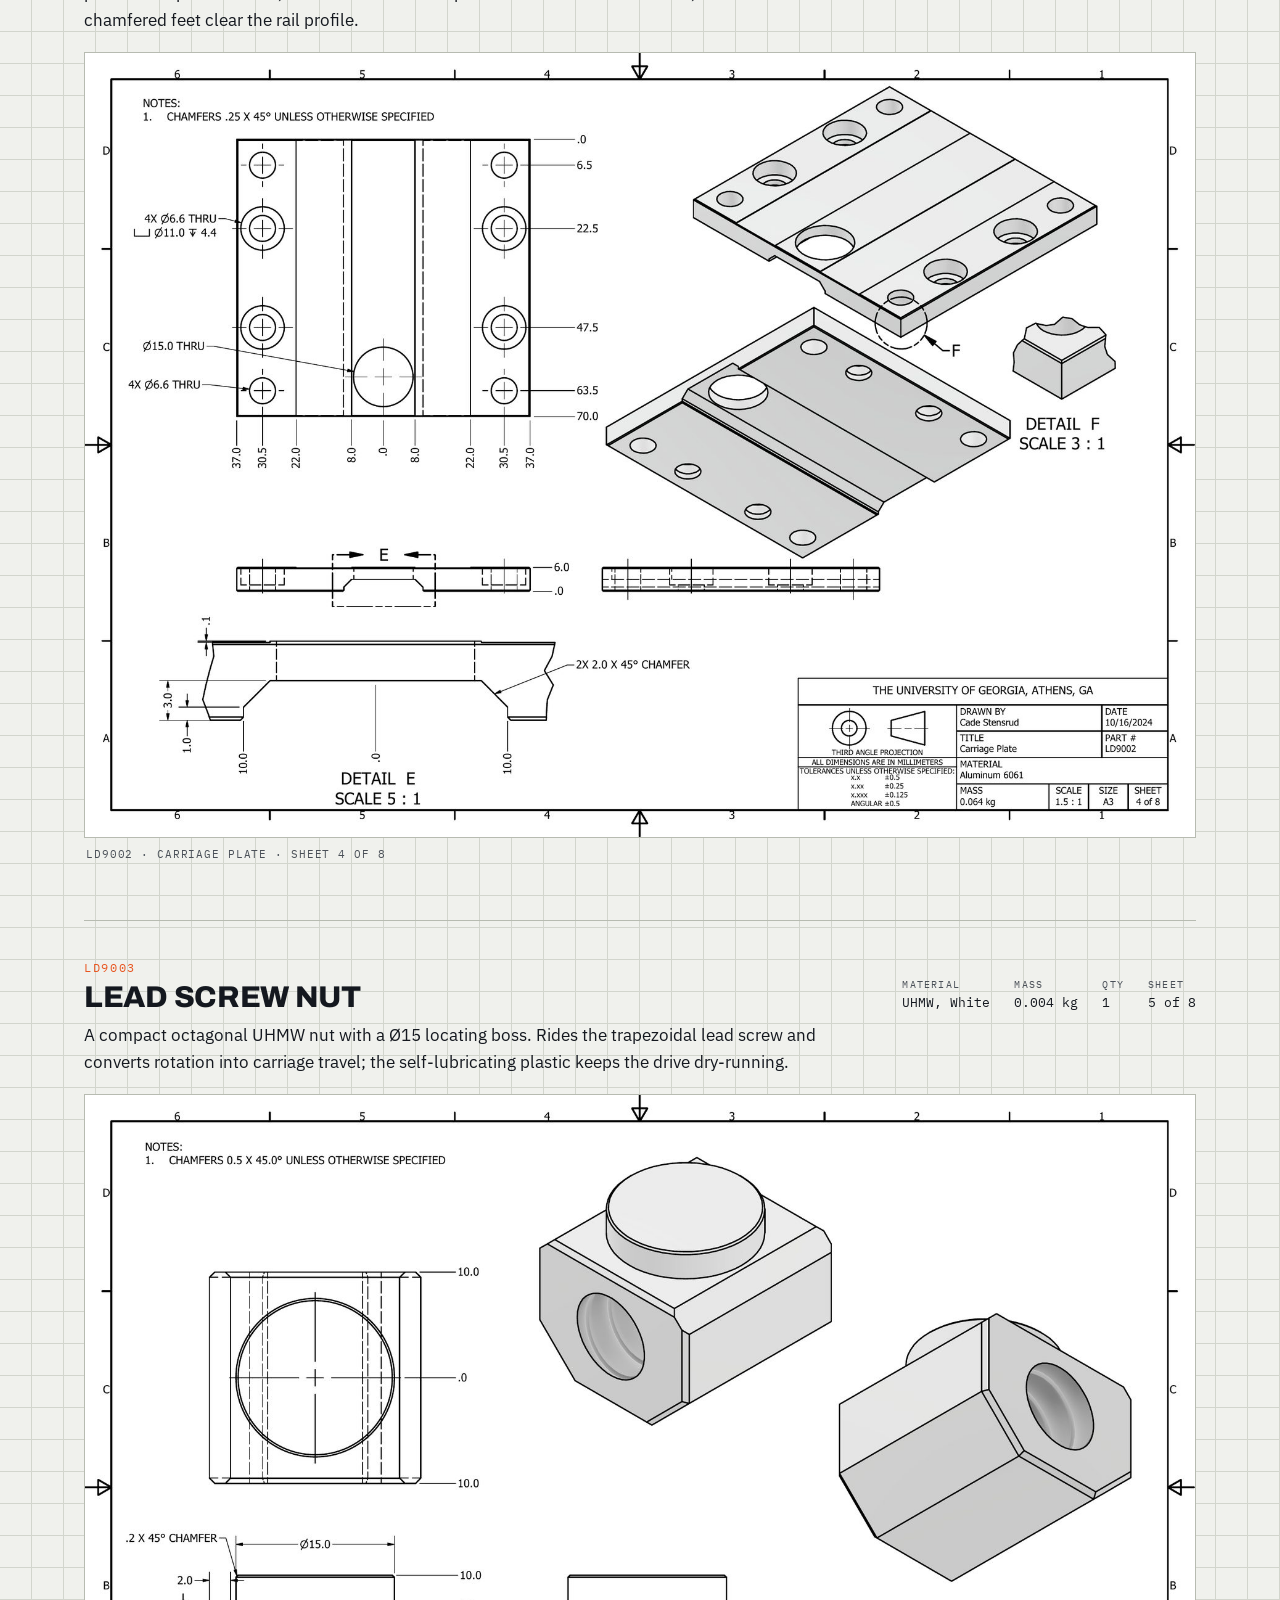
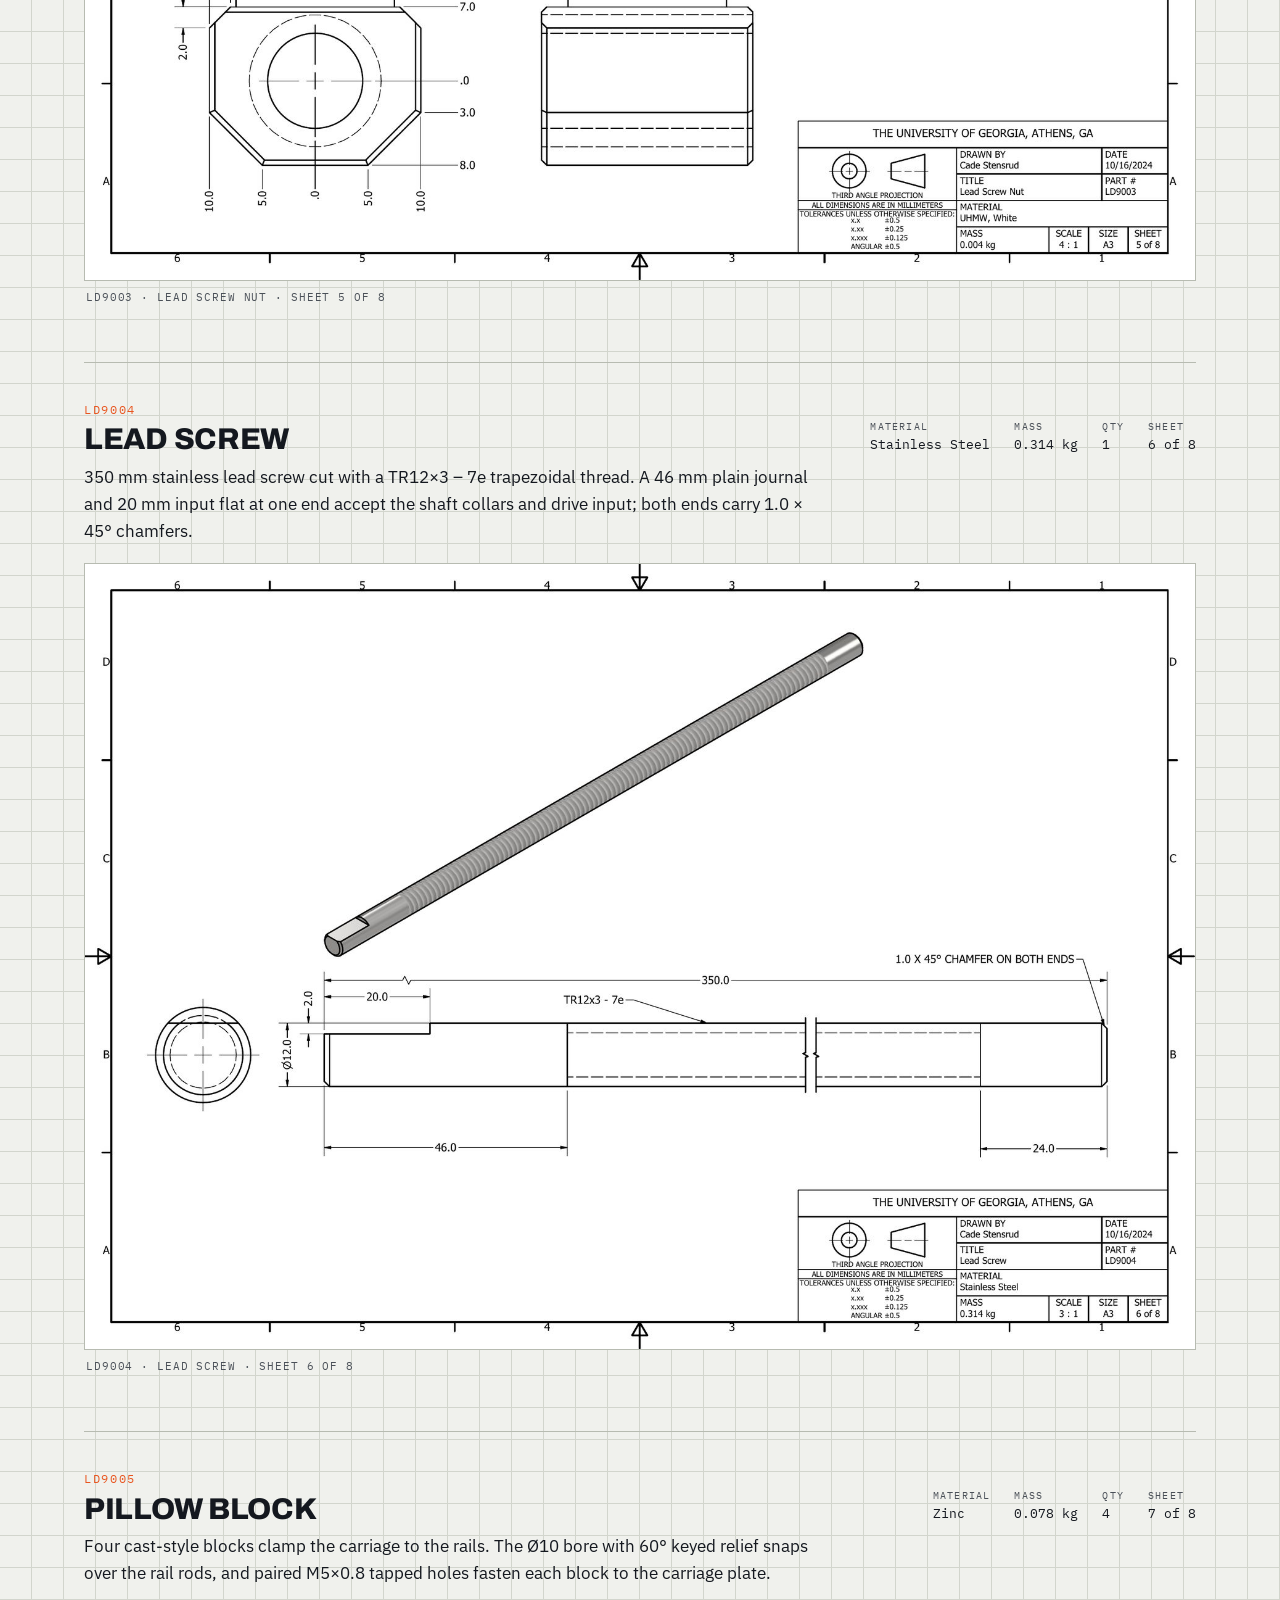
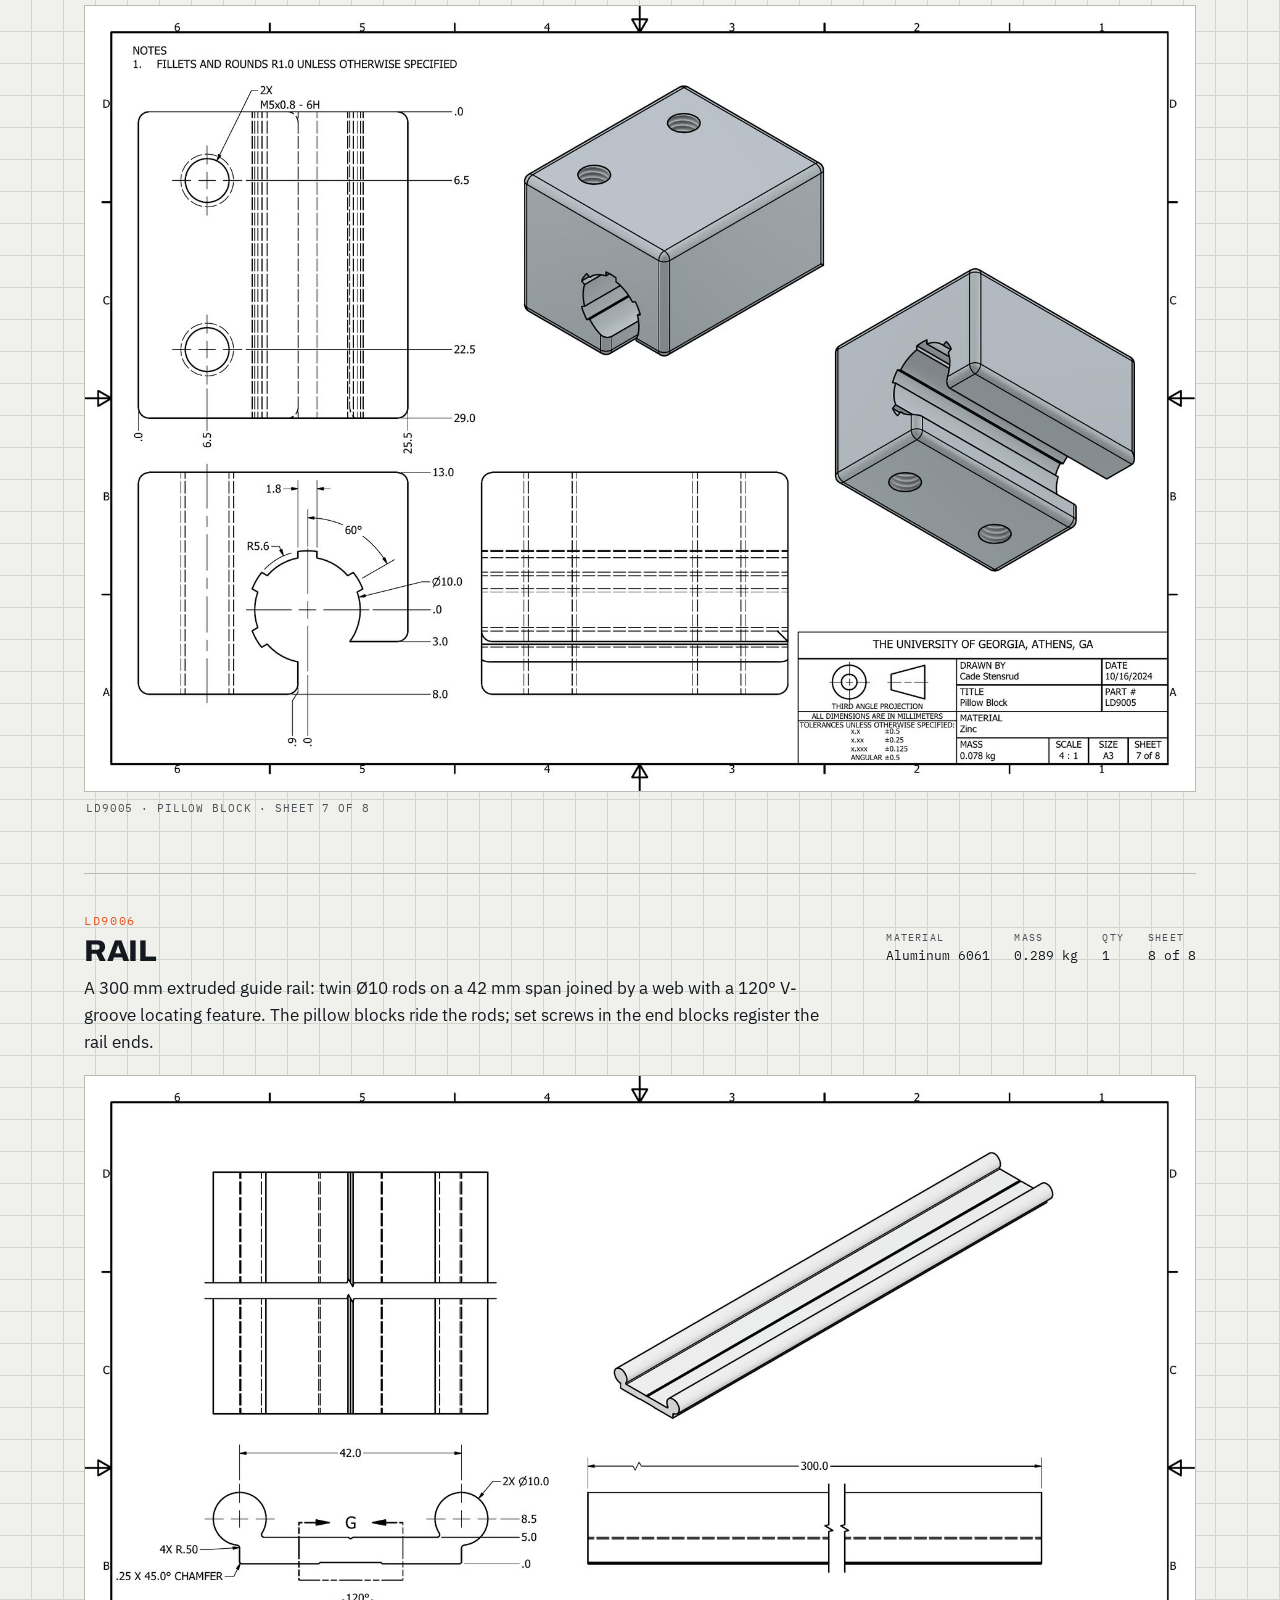
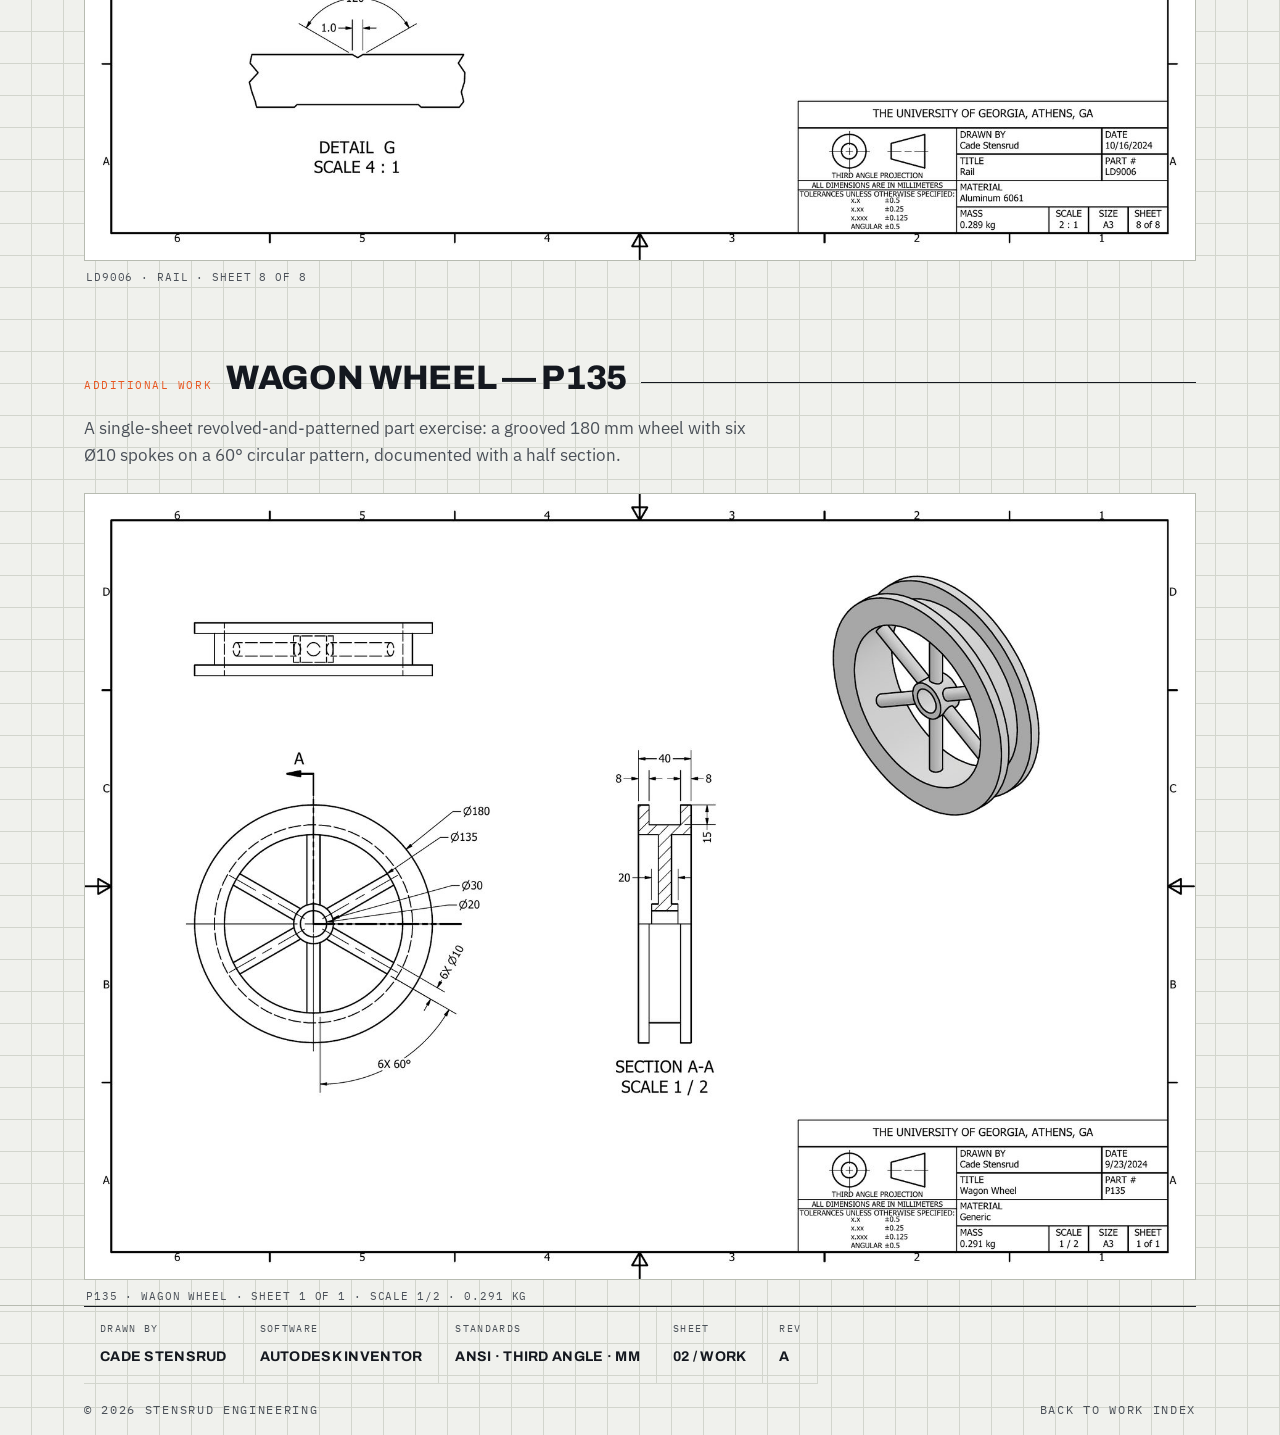
==== commit b069572f: "Add files via upload" ====
--- a/linear-drive.html
+++ b/linear-drive.html
@@ -2,19 +2,21 @@
 <html lang="en">
 <!--
   ============================================================================
-  STENSRUD ENGINEERING — PROJECT PAGE: LINEAR DRIVE ASSEMBLY (LD9000)
-  ============================================================================
-  HOW TO DEPLOY (flat structure, same as the rest of the site):
-    1. Drop this file (linear-drive.html) in the repo root next to work.html.
-    2. Drop all nine .jpg drawing images in the repo root too:
-         ld9000-assembly.jpg      ld9000-exploded.jpg
-         ld9001-end-block.jpg     ld9002-carriage-plate.jpg
+  STENSRUD ENGINEERING — PROJECT 02: LINEAR DRIVE ASSEMBLY (LD9000)
+  Structured like thin-client-router.html: uses the shared styles.css for
+  nav / hero / footer, with a small page-specific style block below for the
+  drawing-sheet gallery, BOM table, and lightbox (all classes prefixed ld-
+  so nothing collides with styles.css).
+
+  DEPLOY (flat, same as the rest of the site):
+    1. Drop this file in the repo root next to work.html — no folders.
+    2. Drop the nine .jpg drawing images in the repo root too:
+         ld9000-assembly.jpg       ld9000-exploded.jpg
+         ld9001-end-block.jpg      ld9002-carriage-plate.jpg
          ld9003-lead-screw-nut.jpg ld9004-lead-screw.jpg
-         ld9005-pillow-block.jpg  ld9006-rail.jpg
+         ld9005-pillow-block.jpg   ld9006-rail.jpg
          p135-wagon-wheel.jpg
-       (If you'd rather keep them in an img/ folder, prefix every src below
-        with "img/".)
-    3. Add the project card below to work.html inside <div class="proj-list">:
+    3. Add this card to work.html inside <div class="proj-list">:
 
     <a class="proj-card" href="linear-drive.html" id="project-02">
       <div class="card-no">02</div>
@@ -25,9 +27,6 @@
         8-sheet ANSI drawing package with exploded view and BOM.</p>
       </div>
     </a>
-
-  NOTE: This page carries its own styles (matched to styles.css tokens) so it
-  works standalone. It does NOT link styles.css, to avoid selector conflicts.
   ============================================================================
 -->
 <head>
@@ -37,160 +36,69 @@
 <link rel="preconnect" href="https://fonts.googleapis.com">
 <link rel="preconnect" href="https://fonts.gstatic.com" crossorigin>
 <link href="https://fonts.googleapis.com/css2?family=Archivo:wght@500;600;700;800;900&family=IBM+Plex+Mono:wght@400;500;600&family=IBM+Plex+Sans:wght@400;500;600&display=swap" rel="stylesheet">
+<link rel="stylesheet" href="styles.css">
 <style>
-  :root{
-    --paper:#F0F1ED;
-    --paper-2:#E8E9E3;
-    --ink:#14181F;
-    --ink-soft:#4A5058;
-    --line:#D2D5CD;
-    --line-strong:#B7BBB1;
-    --accent:#E8551F;      /* machined / cutting-torch orange */
-    --steel:#3E5C73;
-    --font-display:'Archivo', sans-serif;
-    --font-body:'IBM Plex Sans', sans-serif;
-    --font-mono:'IBM Plex Mono', monospace;
-    --maxw:1240px;
-    --gutter:clamp(20px, 5vw, 64px);
-  }
-
-  *{box-sizing:border-box;}
-  html{scroll-behavior:smooth;}
-  @media (prefers-reduced-motion: reduce){ html{scroll-behavior:auto;} }
-  body{
-    margin:0;
-    background:var(--paper);
-    color:var(--ink);
-    font-family:var(--font-body);
-    font-size:17px;
-    line-height:1.6;
-    -webkit-font-smoothing:antialiased;
-    background-image:
-      linear-gradient(var(--line) 1px, transparent 1px),
-      linear-gradient(90deg, var(--line) 1px, transparent 1px);
-    background-size:32px 32px;
-    background-position:-1px -1px;
-  }
-  body::before{
-    content:"";position:fixed;inset:0;background:var(--paper);opacity:.86;z-index:-1;pointer-events:none;
-  }
-  ::selection{background:var(--accent);color:#fff;}
-  a{color:inherit;text-decoration:none;}
-
-  /* ---- sheet border frame ---- */
-  .sheet-frame{position:fixed;inset:14px;border:1px solid var(--line-strong);pointer-events:none;z-index:40;}
-  .sheet-frame span{position:absolute;width:9px;height:9px;border:1px solid var(--ink);}
-  .sheet-frame .tl{top:-1px;left:-1px;border-right:0;border-bottom:0;}
-  .sheet-frame .tr{top:-1px;right:-1px;border-left:0;border-bottom:0;}
-  .sheet-frame .bl{bottom:-1px;left:-1px;border-right:0;border-top:0;}
-  .sheet-frame .br{bottom:-1px;right:-1px;border-left:0;border-top:0;}
-
-  .wrap{max-width:var(--maxw);margin:0 auto;padding:0 var(--gutter);}
-  .mono{font-family:var(--font-mono);font-size:12px;letter-spacing:.14em;text-transform:uppercase;color:var(--ink-soft);}
-  .tag{display:inline-block;font-family:var(--font-mono);font-size:11px;letter-spacing:.16em;text-transform:uppercase;color:var(--ink-soft);border:1px solid var(--line-strong);padding:5px 9px 4px;border-radius:1px;}
-
-  /* ================= NAV ================= */
-  header.nav{position:sticky;top:0;z-index:30;background:rgba(240,241,237,.86);backdrop-filter:blur(6px);border-bottom:1px solid var(--line-strong);}
-  .nav-in{display:flex;align-items:center;justify-content:space-between;height:60px;}
-  .wordmark{display:flex;align-items:baseline;gap:12px;}
-  .wordmark b{font-family:var(--font-display);font-weight:800;font-size:17px;letter-spacing:-.01em;}
-  .wordmark .sub{font-family:var(--font-mono);font-size:10px;letter-spacing:.16em;text-transform:uppercase;color:var(--ink-soft);}
-  .links{display:flex;align-items:center;gap:26px;font-family:var(--font-mono);font-size:12px;letter-spacing:.1em;text-transform:uppercase;}
-  .links a{color:var(--ink-soft);padding:4px 0;border-bottom:1px solid transparent;}
-  .links a:hover{color:var(--ink);border-bottom-color:var(--ink);}
-  .links a.active{color:var(--ink);border-bottom-color:var(--accent);}
-  .links a.rev{color:var(--accent);border:1px solid var(--accent);padding:4px 9px 3px;border-radius:1px;}
-  .links a.rev:hover{background:var(--accent);color:#fff;}
-  @media (max-width:640px){ .wordmark .sub{display:none;} .links{gap:16px;} }
-
-  /* ================= HERO ================= */
-  .hero{padding:clamp(48px,8vw,88px) 0 clamp(32px,5vw,48px);border-bottom:1px solid var(--line-strong);}
-  .eyebrow{display:flex;align-items:center;justify-content:space-between;gap:16px;flex-wrap:wrap;margin-bottom:26px;}
-  h1.proj-title{
-    font-family:var(--font-display);font-weight:900;
-    font-size:clamp(38px,7vw,76px);line-height:.98;letter-spacing:-.02em;
-    text-transform:uppercase;margin:0 0 8px;
-  }
-  h1.proj-title .pn{color:var(--accent);}
-  .hero-lead{max-width:66ch;font-size:clamp(16px,1.6vw,19px);color:var(--ink-soft);margin:18px 0 0;}
-
-  /* dimension-line annotation under the title (site signature element) */
-  .dim{display:flex;align-items:center;gap:0;max-width:420px;margin-top:22px;color:var(--ink-soft);}
-  .dim .arrow{flex:1;height:1px;background:var(--ink-soft);position:relative;}
-  .dim .arrow::before,.dim .arrow::after{content:"";position:absolute;top:-3px;border-top:3.5px solid transparent;border-bottom:3.5px solid transparent;}
-  .dim .arrow.l::before{left:0;border-right:7px solid var(--ink-soft);}
-  .dim .arrow.r::after{right:0;border-left:7px solid var(--ink-soft);}
-  .dim .label{font-family:var(--font-mono);font-size:11px;letter-spacing:.12em;padding:0 12px;white-space:nowrap;}
-
-  /* ---- spec strip ---- */
-  .spec-strip{display:grid;grid-template-columns:repeat(auto-fit,minmax(150px,1fr));border:1px solid var(--line-strong);background:rgba(255,255,255,.55);margin-top:36px;}
-  .spec-strip>div{padding:12px 16px 14px;border-right:1px solid var(--line);}
-  .spec-strip>div:last-child{border-right:0;}
-  .spec-strip dt{font-family:var(--font-mono);font-size:10px;letter-spacing:.14em;text-transform:uppercase;color:var(--ink-soft);margin:0;}
-  .spec-strip dd{font-family:var(--font-display);font-weight:700;font-size:19px;text-transform:uppercase;margin:2px 0 0;letter-spacing:-.01em;}
-  @media (max-width:640px){ .spec-strip{grid-template-columns:repeat(2,1fr);} .spec-strip>div:nth-child(2n){border-right:0;} }
-
-  /* ================= SECTIONS ================= */
-  section{padding:clamp(40px,6vw,64px) 0 0;}
-  .callout{display:flex;align-items:baseline;gap:14px;margin:0 0 10px;}
-  .callout .num{font-family:var(--font-mono);font-size:11px;color:var(--accent);letter-spacing:.14em;white-space:nowrap;text-transform:uppercase;}
-  .callout h2{font-family:var(--font-display);font-weight:800;font-size:clamp(24px,3.5vw,34px);text-transform:uppercase;letter-spacing:-.01em;margin:0;}
-  .callout::after{content:"";flex:1;border-bottom:1px solid var(--ink);transform:translateY(-6px);}
-  .lede{color:var(--ink-soft);max-width:68ch;margin:0 0 24px;}
-
-  /* ---- drawing sheets ---- */
-  figure.sheet{margin:0;}
-  .sheet-btn{display:block;width:100%;border:1px solid var(--line-strong);background:#fff;padding:0;cursor:zoom-in;transition:border-color .15s ease;}
-  .sheet-btn:hover{border-color:var(--ink);}
-  .sheet-btn:focus-visible{outline:2px solid var(--accent);outline-offset:2px;}
-  .sheet-btn img{display:block;width:100%;height:auto;}
-  figcaption{font-family:var(--font-mono);font-size:11px;color:var(--ink-soft);letter-spacing:.08em;padding:8px 2px 0;text-transform:uppercase;}
-
-  /* ---- BOM table ---- */
-  .bom-wrap{overflow-x:auto;border:1px solid var(--ink);margin-top:24px;}
-  table.bom{width:100%;border-collapse:collapse;font-size:14.5px;min-width:660px;background:rgba(255,255,255,.7);}
-  .bom caption{caption-side:top;text-align:left;font-family:var(--font-mono);font-size:11px;letter-spacing:.16em;padding:8px 14px;background:var(--ink);color:var(--paper);text-transform:uppercase;}
-  .bom th{font-family:var(--font-mono);font-size:10.5px;text-transform:uppercase;letter-spacing:.1em;text-align:left;padding:8px 14px;border-bottom:1px solid var(--ink);color:var(--ink-soft);font-weight:500;}
-  .bom td{padding:9px 14px;border-bottom:1px solid var(--line);vertical-align:top;}
-  .bom tr:last-child td{border-bottom:0;}
-  .bom td.pn{font-family:var(--font-mono);font-size:13px;white-space:nowrap;}
-  .bom a{color:var(--accent);border-bottom:1px solid currentColor;}
-  .bom a:hover{color:var(--ink);}
-  .bom td.qty{font-family:var(--font-mono);text-align:center;}
-
-  /* ---- part sections ---- */
-  .part{margin-top:clamp(36px,5vw,56px);padding-top:clamp(24px,4vw,32px);border-top:1px solid var(--line-strong);}
-  .part-head{display:flex;flex-wrap:wrap;gap:12px 32px;align-items:flex-end;justify-content:space-between;margin-bottom:8px;}
-  .part-id .pn{font-family:var(--font-mono);font-size:12px;letter-spacing:.14em;color:var(--accent);text-transform:uppercase;}
-  .part-id h3{font-family:var(--font-display);font-weight:800;font-size:clamp(22px,3vw,30px);text-transform:uppercase;line-height:1.05;margin:2px 0 0;letter-spacing:-.01em;}
-  dl.part-meta{display:flex;flex-wrap:wrap;gap:2px 24px;margin:0;}
-  dl.part-meta>div{min-width:0;}
-  dl.part-meta dt{font-family:var(--font-mono);font-size:10px;text-transform:uppercase;letter-spacing:.12em;color:var(--ink-soft);margin:0;}
-  dl.part-meta dd{font-family:var(--font-mono);font-size:13px;margin:0;}
-  .part-desc{max-width:74ch;margin:6px 0 18px;color:var(--ink);}
-
-  /* ================= FOOTER (title block) ================= */
-  footer{margin-top:clamp(56px,8vw,88px);border-top:1px solid var(--ink);background:rgba(255,255,255,.5);}
-  .foot-grid{display:grid;grid-template-columns:repeat(auto-fit,minmax(200px,1fr));max-width:var(--maxw);margin:0 auto;}
-  .foot-grid>div{padding:16px var(--gutter) 18px;border-right:1px solid var(--line);}
-  .foot-grid>div:last-child{border-right:0;}
-  .foot-grid dt{font-family:var(--font-mono);font-size:10.5px;text-transform:uppercase;letter-spacing:.12em;color:var(--ink-soft);margin:0;}
-  .foot-grid dd{font-size:15px;margin:2px 0 0;}
-  .foot-bottom{border-top:1px solid var(--line);padding:12px var(--gutter) 26px;}
-  .foot-bottom .wrap{display:flex;justify-content:space-between;gap:16px;flex-wrap:wrap;padding:0;}
-
-  /* ================= LIGHTBOX ================= */
-  .lightbox{position:fixed;inset:0;background:rgba(20,24,31,.92);display:none;align-items:center;justify-content:center;padding:24px;z-index:60;}
-  .lightbox.open{display:flex;}
-  .lightbox img{max-width:100%;max-height:92vh;background:#fff;box-shadow:0 8px 40px rgba(0,0,0,.5);}
-  .lightbox .close{position:absolute;top:22px;right:26px;background:none;border:1px solid var(--paper);color:var(--paper);font-family:var(--font-mono);font-size:12px;letter-spacing:.1em;padding:8px 14px;cursor:pointer;}
-  .lightbox .close:hover{background:var(--paper);color:var(--ink);}
+  /* ---- page-specific styles (prefixed ld- to avoid styles.css conflicts) ---- */
+
+  .ld-dim{display:flex;align-items:center;max-width:420px;margin-top:22px;color:var(--ink-soft);}
+  .ld-dim .a{flex:1;height:1px;background:var(--ink-soft);position:relative;}
+  .ld-dim .a::before,.ld-dim .a::after{content:"";position:absolute;top:-3px;border-top:3.5px solid transparent;border-bottom:3.5px solid transparent;}
+  .ld-dim .a.l::before{left:0;border-right:7px solid var(--ink-soft);}
+  .ld-dim .a.r::after{right:0;border-left:7px solid var(--ink-soft);}
+  .ld-dim .t{font-family:var(--font-mono);font-size:11px;letter-spacing:.12em;padding:0 12px;white-space:nowrap;text-transform:uppercase;}
+
+  .ld-specs{display:grid;grid-template-columns:repeat(auto-fit,minmax(150px,1fr));border:1px solid var(--line-strong);background:rgba(255,255,255,.55);margin-top:36px;}
+  .ld-specs>div{padding:12px 16px 14px;border-right:1px solid var(--line);}
+  .ld-specs>div:last-child{border-right:0;}
+  .ld-specs dt{font-family:var(--font-mono);font-size:10px;letter-spacing:.14em;text-transform:uppercase;color:var(--ink-soft);margin:0;}
+  .ld-specs dd{font-family:var(--font-display);font-weight:700;font-size:19px;text-transform:uppercase;margin:2px 0 0;letter-spacing:-.01em;}
+  @media (max-width:640px){ .ld-specs{grid-template-columns:repeat(2,1fr);} .ld-specs>div:nth-child(2n){border-right:0;} }
+
+  .ld-section{padding:clamp(40px,6vw,64px) 0 0;}
+  .ld-callout{display:flex;align-items:baseline;gap:14px;margin:0 0 10px;}
+  .ld-callout .num{font-family:var(--font-mono);font-size:11px;color:var(--accent);letter-spacing:.14em;white-space:nowrap;text-transform:uppercase;}
+  .ld-callout h2{font-family:var(--font-display);font-weight:800;font-size:clamp(24px,3.5vw,34px);text-transform:uppercase;letter-spacing:-.01em;margin:0;}
+  .ld-callout::after{content:"";flex:1;border-bottom:1px solid var(--ink);transform:translateY(-6px);}
+  .ld-lede{color:var(--ink-soft);max-width:68ch;margin:0 0 24px;}
+
+  figure.ld-sheet{margin:0;}
+  .ld-sheet-btn{display:block;width:100%;border:1px solid var(--line-strong);background:#fff;padding:0;cursor:zoom-in;transition:border-color .15s ease;}
+  .ld-sheet-btn:hover{border-color:var(--ink);}
+  .ld-sheet-btn:focus-visible{outline:2px solid var(--accent);outline-offset:2px;}
+  .ld-sheet-btn img{display:block;width:100%;height:auto;}
+  .ld-sheet figcaption{font-family:var(--font-mono);font-size:11px;color:var(--ink-soft);letter-spacing:.08em;padding:8px 2px 0;text-transform:uppercase;}
+
+  .ld-bom-wrap{overflow-x:auto;border:1px solid var(--ink);margin-top:24px;}
+  table.ld-bom{width:100%;border-collapse:collapse;font-size:14.5px;min-width:660px;background:rgba(255,255,255,.7);}
+  .ld-bom caption{caption-side:top;text-align:left;font-family:var(--font-mono);font-size:11px;letter-spacing:.16em;padding:8px 14px;background:var(--ink);color:var(--paper);text-transform:uppercase;}
+  .ld-bom th{font-family:var(--font-mono);font-size:10.5px;text-transform:uppercase;letter-spacing:.1em;text-align:left;padding:8px 14px;border-bottom:1px solid var(--ink);color:var(--ink-soft);font-weight:500;}
+  .ld-bom td{padding:9px 14px;border-bottom:1px solid var(--line);vertical-align:top;}
+  .ld-bom tr:last-child td{border-bottom:0;}
+  .ld-bom td.pn{font-family:var(--font-mono);font-size:13px;white-space:nowrap;}
+  .ld-bom a{color:var(--accent);border-bottom:1px solid currentColor;}
+  .ld-bom a:hover{color:var(--ink);}
+  .ld-bom td.qty{font-family:var(--font-mono);text-align:center;}
+
+  .ld-part{margin-top:clamp(36px,5vw,56px);padding-top:clamp(24px,4vw,32px);border-top:1px solid var(--line-strong);}
+  .ld-part-head{display:flex;flex-wrap:wrap;gap:12px 32px;align-items:flex-end;justify-content:space-between;margin-bottom:8px;}
+  .ld-part-id .pn{font-family:var(--font-mono);font-size:12px;letter-spacing:.14em;color:var(--accent);text-transform:uppercase;}
+  .ld-part-id h3{font-family:var(--font-display);font-weight:800;font-size:clamp(22px,3vw,30px);text-transform:uppercase;line-height:1.05;margin:2px 0 0;letter-spacing:-.01em;}
+  dl.ld-part-meta{display:flex;flex-wrap:wrap;gap:2px 24px;margin:0;}
+  dl.ld-part-meta dt{font-family:var(--font-mono);font-size:10px;text-transform:uppercase;letter-spacing:.12em;color:var(--ink-soft);margin:0;}
+  dl.ld-part-meta dd{font-family:var(--font-mono);font-size:13px;margin:0;}
+  .ld-part-desc{max-width:74ch;margin:6px 0 18px;}
+
+  .ld-lightbox{position:fixed;inset:0;background:rgba(20,24,31,.92);display:none;align-items:center;justify-content:center;padding:24px;z-index:60;}
+  .ld-lightbox.open{display:flex;}
+  .ld-lightbox img{max-width:100%;max-height:92vh;background:#fff;box-shadow:0 8px 40px rgba(0,0,0,.5);}
+  .ld-lightbox .close{position:absolute;top:22px;right:26px;background:none;border:1px solid var(--paper);color:var(--paper);font-family:var(--font-mono);font-size:12px;letter-spacing:.1em;padding:8px 14px;cursor:pointer;}
+  .ld-lightbox .close:hover{background:var(--paper);color:var(--ink);}
 </style>
 </head>
 <body>
 
 <div class="sheet-frame" aria-hidden="true"><span class="tl"></span><span class="tr"></span><span class="bl"></span><span class="br"></span></div>
-  
+
 <!-- ================= NAV ================= -->
 <header class="nav">
   <div class="wrap nav-in">
@@ -208,20 +116,20 @@
 </header>
 
 <!-- ================= HERO ================= -->
-<div class="hero">
+<div class="hero compact">
   <div class="wrap">
     <div class="eyebrow">
       <span class="tag">Project 02 · CAD &amp; Drafting</span>
       <span class="mono">Autodesk Inventor · A3 · ANSI</span>
     </div>
-    <h1 class="proj-title">Linear Drive<br>Assembly <span class="pn">LD9000</span></h1>
-    <div class="dim" aria-hidden="true">
-      <span class="arrow l"></span>
-      <span class="label">350 mm travel screw · TR12×3 – 7e</span>
-      <span class="arrow r"></span>
-    </div>
-    <p class="hero-lead">A complete lead-screw linear actuator — modeled, detailed, and documented as a full drawing package: six custom machined parts, standard catalog hardware, an exploded view with bill of materials, and fully dimensioned sheets to ANSI drafting standards.</p>
-    <dl class="spec-strip">
+    <h1 class="hero-name mid">Linear Drive Assembly</h1>
+    <div class="ld-dim" aria-hidden="true">
+      <span class="a l"></span>
+      <span class="t">LD9000 · 350 mm screw · TR12×3 – 7e</span>
+      <span class="a r"></span>
+    </div>
+    <p class="hero-lead" style="margin-top:22px;">A complete lead-screw linear actuator — modeled, detailed, and documented as a full drawing package: six custom machined parts, standard catalog hardware, an exploded view with bill of materials, and fully dimensioned sheets to ANSI drafting standards.</p>
+    <dl class="ld-specs">
       <div><dt>Parts modeled</dt><dd>6 + assembly</dd></div>
       <div><dt>Drawing sheets</dt><dd>8 × A3</dd></div>
       <div><dt>Assembly mass</dt><dd>1.688 kg</dd></div>
@@ -233,12 +141,12 @@
 </div>
 
 <!-- ================= ASSEMBLY ================= -->
-<section>
-  <div class="wrap">
-    <div class="callout"><span class="num">Sheet 1 of 8</span><h2>Assembly</h2></div>
-    <p class="lede">The carriage plate rides twin guide rails on four pillow blocks while a TR12×3 stainless lead screw, supported in dry-running sleeve bearings at each end block, drives a UHMW nut captured in the carriage. Section and detail views document the bearing fit and set-screw retention.</p>
-    <figure class="sheet">
-      <button class="sheet-btn" data-img="ld9000-assembly.jpg" aria-label="Enlarge assembly drawing sheet">
+<section class="ld-section">
+  <div class="wrap reveal">
+    <div class="ld-callout"><span class="num">Sheet 1 of 8</span><h2>Assembly</h2></div>
+    <p class="ld-lede">The carriage plate rides twin guide rails on four pillow blocks while a TR12×3 stainless lead screw, supported in dry-running sleeve bearings at each end block, drives a UHMW nut captured in the carriage. Section and detail views document the bearing fit and set-screw retention.</p>
+    <figure class="ld-sheet">
+      <button class="ld-sheet-btn" data-img="ld9000-assembly.jpg" aria-label="Enlarge assembly drawing sheet">
         <img src="ld9000-assembly.jpg" alt="Linear drive assembly drawing with isometric views, sections N-N and T-T, and detail P" loading="lazy">
       </button>
       <figcaption>LD9000 · Linear Drive Assembly · Sheet 1 of 8 · Scale 1/2</figcaption>
@@ -247,18 +155,18 @@
 </section>
 
 <!-- ================= EXPLODED + BOM ================= -->
-<section>
-  <div class="wrap">
-    <div class="callout"><span class="num">Sheet 2 of 8</span><h2>Exploded View &amp; Parts List</h2></div>
-    <p class="lede">Ten unique components — six custom parts plus catalog bearings, fasteners, and shaft collars. Each custom part number links to its detail sheet below.</p>
-    <figure class="sheet">
-      <button class="sheet-btn" data-img="ld9000-exploded.jpg" aria-label="Enlarge exploded view drawing sheet">
+<section class="ld-section">
+  <div class="wrap reveal">
+    <div class="ld-callout"><span class="num">Sheet 2 of 8</span><h2>Exploded View &amp; Parts List</h2></div>
+    <p class="ld-lede">Ten unique components — six custom parts plus catalog bearings, fasteners, and shaft collars. Each custom part number links to its detail sheet below.</p>
+    <figure class="ld-sheet">
+      <button class="ld-sheet-btn" data-img="ld9000-exploded.jpg" aria-label="Enlarge exploded view drawing sheet">
         <img src="ld9000-exploded.jpg" alt="Exploded view of the linear drive assembly with numbered balloons and parts list" loading="lazy">
       </button>
       <figcaption>LD9000 · Exploded View · Sheet 2 of 8 · Scale 1/2.5</figcaption>
     </figure>
-    <div class="bom-wrap">
-      <table class="bom">
+    <div class="ld-bom-wrap">
+      <table class="ld-bom">
         <caption>Parts List</caption>
         <thead>
           <tr><th>Item</th><th>Qty</th><th>Part Number</th><th>Description</th><th>Material</th></tr>
@@ -281,125 +189,121 @@
 </section>
 
 <!-- ================= PART DETAIL SHEETS ================= -->
-<section>
+<section class="ld-section">
   <div class="wrap">
-    <div class="callout"><span class="num">Sheets 3–8</span><h2>Part Detail Sheets</h2></div>
-    <p class="lede">Each custom component is fully detailed with dimensioned orthographic views, sections, and scaled detail callouts. General tolerances: ±0.5 (x.x), ±0.25 (x.xx), ±0.125 (x.xxx), angular ±0.5°.</p>
-
-    <div class="part" id="ld9001">
-      <div class="part-head">
-        <div class="part-id"><span class="pn">LD9001</span><h3>End Block</h3></div>
-        <dl class="part-meta">
+    <div class="reveal">
+      <div class="ld-callout"><span class="num">Sheets 3–8</span><h2>Part Detail Sheets</h2></div>
+      <p class="ld-lede">Each custom component is fully detailed with dimensioned orthographic views, sections, and scaled detail callouts. General tolerances: ±0.5 (x.x), ±0.25 (x.xx), ±0.125 (x.xxx), angular ±0.5°.</p>
+    </div>
+
+    <div class="ld-part reveal" id="ld9001">
+      <div class="ld-part-head">
+        <div class="ld-part-id"><span class="pn">LD9001</span><h3>End Block</h3></div>
+        <dl class="ld-part-meta">
           <div><dt>Material</dt><dd>Zinc</dd></div>
           <div><dt>Mass</dt><dd>0.326 kg</dd></div>
           <div><dt>Qty</dt><dd>2</dd></div>
-          <div><dt>Scale</dt><dd>1.5 : 1</dd></div>
           <div><dt>Sheet</dt><dd>3 of 8</dd></div>
         </dl>
       </div>
-      <p class="part-desc">Machined end blocks that anchor both ends of the drive. Each block carries a counterbored Ø14 bearing pocket for the flanged sleeve bearings, tapped M5×0.8 holes for the rail set screws, and Ø10 rail seats with relief slots.</p>
-      <figure class="sheet">
-        <button class="sheet-btn" data-img="ld9001-end-block.jpg" aria-label="Enlarge drawing sheet for LD9001 End Block">
+      <p class="ld-part-desc">Machined end blocks that anchor both ends of the drive. Each block carries a counterbored Ø14 bearing pocket for the flanged sleeve bearings, tapped M5×0.8 holes for the rail set screws, and Ø10 rail seats with relief slots.</p>
+      <figure class="ld-sheet">
+        <button class="ld-sheet-btn" data-img="ld9001-end-block.jpg" aria-label="Enlarge drawing sheet for LD9001 End Block">
           <img src="ld9001-end-block.jpg" alt="Engineering drawing sheet for LD9001 End Block" loading="lazy">
         </button>
         <figcaption>LD9001 · End Block · Sheet 3 of 8</figcaption>
       </figure>
     </div>
 
-    <div class="part" id="ld9002">
-      <div class="part-head">
-        <div class="part-id"><span class="pn">LD9002</span><h3>Carriage Plate</h3></div>
-        <dl class="part-meta">
+    <div class="ld-part reveal" id="ld9002">
+      <div class="ld-part-head">
+        <div class="ld-part-id"><span class="pn">LD9002</span><h3>Carriage Plate</h3></div>
+        <dl class="ld-part-meta">
           <div><dt>Material</dt><dd>Aluminum 6061</dd></div>
           <div><dt>Mass</dt><dd>0.064 kg</dd></div>
           <div><dt>Qty</dt><dd>1</dd></div>
-          <div><dt>Scale</dt><dd>1.5 : 1</dd></div>
           <div><dt>Sheet</dt><dd>4 of 8</dd></div>
         </dl>
       </div>
-      <p class="part-desc">The moving platform of the assembly. Eight Ø6.6 mounting holes (four counterbored) tie the plate to the pillow blocks, a Ø15 clearance bore passes the lead screw nut boss, and 2.0 × 45° chamfered feet clear the rail profile.</p>
-      <figure class="sheet">
-        <button class="sheet-btn" data-img="ld9002-carriage-plate.jpg" aria-label="Enlarge drawing sheet for LD9002 Carriage Plate">
+      <p class="ld-part-desc">The moving platform of the assembly. Eight Ø6.6 mounting holes (four counterbored) tie the plate to the pillow blocks, a Ø15 clearance bore passes the lead screw nut boss, and 2.0 × 45° chamfered feet clear the rail profile.</p>
+      <figure class="ld-sheet">
+        <button class="ld-sheet-btn" data-img="ld9002-carriage-plate.jpg" aria-label="Enlarge drawing sheet for LD9002 Carriage Plate">
           <img src="ld9002-carriage-plate.jpg" alt="Engineering drawing sheet for LD9002 Carriage Plate" loading="lazy">
         </button>
         <figcaption>LD9002 · Carriage Plate · Sheet 4 of 8</figcaption>
       </figure>
     </div>
 
-    <div class="part" id="ld9003">
-      <div class="part-head">
-        <div class="part-id"><span class="pn">LD9003</span><h3>Lead Screw Nut</h3></div>
-        <dl class="part-meta">
+    <div class="ld-part reveal" id="ld9003">
+      <div class="ld-part-head">
+        <div class="ld-part-id"><span class="pn">LD9003</span><h3>Lead Screw Nut</h3></div>
+        <dl class="ld-part-meta">
           <div><dt>Material</dt><dd>UHMW, White</dd></div>
           <div><dt>Mass</dt><dd>0.004 kg</dd></div>
           <div><dt>Qty</dt><dd>1</dd></div>
-          <div><dt>Scale</dt><dd>4 : 1</dd></div>
           <div><dt>Sheet</dt><dd>5 of 8</dd></div>
         </dl>
       </div>
-      <p class="part-desc">A compact octagonal UHMW nut with a Ø15 locating boss. Rides the trapezoidal lead screw and converts rotation into carriage travel; the self-lubricating plastic keeps the drive dry-running.</p>
-      <figure class="sheet">
-        <button class="sheet-btn" data-img="ld9003-lead-screw-nut.jpg" aria-label="Enlarge drawing sheet for LD9003 Lead Screw Nut">
+      <p class="ld-part-desc">A compact octagonal UHMW nut with a Ø15 locating boss. Rides the trapezoidal lead screw and converts rotation into carriage travel; the self-lubricating plastic keeps the drive dry-running.</p>
+      <figure class="ld-sheet">
+        <button class="ld-sheet-btn" data-img="ld9003-lead-screw-nut.jpg" aria-label="Enlarge drawing sheet for LD9003 Lead Screw Nut">
           <img src="ld9003-lead-screw-nut.jpg" alt="Engineering drawing sheet for LD9003 Lead Screw Nut" loading="lazy">
         </button>
         <figcaption>LD9003 · Lead Screw Nut · Sheet 5 of 8</figcaption>
       </figure>
     </div>
 
-    <div class="part" id="ld9004">
-      <div class="part-head">
-        <div class="part-id"><span class="pn">LD9004</span><h3>Lead Screw</h3></div>
-        <dl class="part-meta">
+    <div class="ld-part reveal" id="ld9004">
+      <div class="ld-part-head">
+        <div class="ld-part-id"><span class="pn">LD9004</span><h3>Lead Screw</h3></div>
+        <dl class="ld-part-meta">
           <div><dt>Material</dt><dd>Stainless Steel</dd></div>
           <div><dt>Mass</dt><dd>0.314 kg</dd></div>
           <div><dt>Qty</dt><dd>1</dd></div>
-          <div><dt>Scale</dt><dd>3 : 1</dd></div>
           <div><dt>Sheet</dt><dd>6 of 8</dd></div>
         </dl>
       </div>
-      <p class="part-desc">350 mm stainless lead screw cut with a TR12×3 – 7e trapezoidal thread. A 46 mm plain journal and 20 mm input flat at one end accept the shaft collars and drive input; both ends carry 1.0 × 45° chamfers.</p>
-      <figure class="sheet">
-        <button class="sheet-btn" data-img="ld9004-lead-screw.jpg" aria-label="Enlarge drawing sheet for LD9004 Lead Screw">
+      <p class="ld-part-desc">350 mm stainless lead screw cut with a TR12×3 – 7e trapezoidal thread. A 46 mm plain journal and 20 mm input flat at one end accept the shaft collars and drive input; both ends carry 1.0 × 45° chamfers.</p>
+      <figure class="ld-sheet">
+        <button class="ld-sheet-btn" data-img="ld9004-lead-screw.jpg" aria-label="Enlarge drawing sheet for LD9004 Lead Screw">
           <img src="ld9004-lead-screw.jpg" alt="Engineering drawing sheet for LD9004 Lead Screw" loading="lazy">
         </button>
         <figcaption>LD9004 · Lead Screw · Sheet 6 of 8</figcaption>
       </figure>
     </div>
 
-    <div class="part" id="ld9005">
-      <div class="part-head">
-        <div class="part-id"><span class="pn">LD9005</span><h3>Pillow Block</h3></div>
-        <dl class="part-meta">
+    <div class="ld-part reveal" id="ld9005">
+      <div class="ld-part-head">
+        <div class="ld-part-id"><span class="pn">LD9005</span><h3>Pillow Block</h3></div>
+        <dl class="ld-part-meta">
           <div><dt>Material</dt><dd>Zinc</dd></div>
           <div><dt>Mass</dt><dd>0.078 kg</dd></div>
           <div><dt>Qty</dt><dd>4</dd></div>
-          <div><dt>Scale</dt><dd>4 : 1</dd></div>
           <div><dt>Sheet</dt><dd>7 of 8</dd></div>
         </dl>
       </div>
-      <p class="part-desc">Four cast-style blocks clamp the carriage to the rails. The Ø10 bore with 60° keyed relief snaps over the rail rods, and paired M5×0.8 tapped holes fasten each block to the carriage plate.</p>
-      <figure class="sheet">
-        <button class="sheet-btn" data-img="ld9005-pillow-block.jpg" aria-label="Enlarge drawing sheet for LD9005 Pillow Block">
+      <p class="ld-part-desc">Four cast-style blocks clamp the carriage to the rails. The Ø10 bore with 60° keyed relief snaps over the rail rods, and paired M5×0.8 tapped holes fasten each block to the carriage plate.</p>
+      <figure class="ld-sheet">
+        <button class="ld-sheet-btn" data-img="ld9005-pillow-block.jpg" aria-label="Enlarge drawing sheet for LD9005 Pillow Block">
           <img src="ld9005-pillow-block.jpg" alt="Engineering drawing sheet for LD9005 Pillow Block" loading="lazy">
         </button>
         <figcaption>LD9005 · Pillow Block · Sheet 7 of 8</figcaption>
       </figure>
     </div>
 
-    <div class="part" id="ld9006">
-      <div class="part-head">
-        <div class="part-id"><span class="pn">LD9006</span><h3>Rail</h3></div>
-        <dl class="part-meta">
+    <div class="ld-part reveal" id="ld9006">
+      <div class="ld-part-head">
+        <div class="ld-part-id"><span class="pn">LD9006</span><h3>Rail</h3></div>
+        <dl class="ld-part-meta">
           <div><dt>Material</dt><dd>Aluminum 6061</dd></div>
           <div><dt>Mass</dt><dd>0.289 kg</dd></div>
           <div><dt>Qty</dt><dd>1</dd></div>
-          <div><dt>Scale</dt><dd>2 : 1</dd></div>
           <div><dt>Sheet</dt><dd>8 of 8</dd></div>
         </dl>
       </div>
-      <p class="part-desc">A 300 mm extruded guide rail: twin Ø10 rods on a 42 mm span joined by a web with a 120° V-groove locating feature. The pillow blocks ride the rods; set screws in the end blocks register the rail ends.</p>
-      <figure class="sheet">
-        <button class="sheet-btn" data-img="ld9006-rail.jpg" aria-label="Enlarge drawing sheet for LD9006 Rail">
+      <p class="ld-part-desc">A 300 mm extruded guide rail: twin Ø10 rods on a 42 mm span joined by a web with a 120° V-groove locating feature. The pillow blocks ride the rods; set screws in the end blocks register the rail ends.</p>
+      <figure class="ld-sheet">
+        <button class="ld-sheet-btn" data-img="ld9006-rail.jpg" aria-label="Enlarge drawing sheet for LD9006 Rail">
           <img src="ld9006-rail.jpg" alt="Engineering drawing sheet for LD9006 Rail" loading="lazy">
         </button>
         <figcaption>LD9006 · Rail · Sheet 8 of 8</figcaption>
@@ -410,12 +314,12 @@
 </section>
 
 <!-- ================= ADDITIONAL WORK ================= -->
-<section>
-  <div class="wrap">
-    <div class="callout"><span class="num">Additional Work</span><h2>Wagon Wheel — P135</h2></div>
-    <p class="lede">A single-sheet revolved-and-patterned part exercise: a grooved 180 mm wheel with six Ø10 spokes on a 60° circular pattern, documented with a half section.</p>
-    <figure class="sheet">
-      <button class="sheet-btn" data-img="p135-wagon-wheel.jpg" aria-label="Enlarge wagon wheel drawing sheet">
+<section class="ld-section">
+  <div class="wrap reveal">
+    <div class="ld-callout"><span class="num">Additional Work</span><h2>Wagon Wheel — P135</h2></div>
+    <p class="ld-lede">A single-sheet revolved-and-patterned part exercise: a grooved 180 mm wheel with six Ø10 spokes on a 60° circular pattern, documented with a half section.</p>
+    <figure class="ld-sheet">
+      <button class="ld-sheet-btn" data-img="p135-wagon-wheel.jpg" aria-label="Enlarge wagon wheel drawing sheet">
         <img src="p135-wagon-wheel.jpg" alt="Wagon wheel part drawing with front view, section A-A, and isometric view" loading="lazy">
       </button>
       <figcaption>P135 · Wagon Wheel · Sheet 1 of 1 · Scale 1/2 · 0.291 kg</figcaption>
@@ -423,33 +327,40 @@
   </div>
 </section>
 
-<!-- ================= FOOTER / TITLE BLOCK ================= -->
+<!-- ================= FOOTER (title block) ================= -->
 <footer>
-  <dl class="foot-grid">
-    <div><dt>Drawn by</dt><dd>Cade Stensrud</dd></div>
-    <div><dt>Coursework</dt><dd>The University of Georgia, Athens, GA</dd></div>
-    <div><dt>Software</dt><dd>Autodesk Inventor</dd></div>
-    <div><dt>Standards</dt><dd>ANSI · Third-angle projection · mm</dd></div>
-  </dl>
-  <div class="foot-bottom">
-    <div class="wrap">
-      <span class="mono">Stensrud Engineering</span>
-      <span class="mono">Built for fun. Built to last.</span>
+  <div class="wrap">
+    <div class="tb-row" style="display:flex;flex-wrap:wrap;border-top:1px solid var(--ink);">
+      <div class="tb"><span class="k">Drawn by</span><span class="v">Cade Stensrud</span></div>
+      <div class="tb"><span class="k">Software</span><span class="v">Autodesk Inventor</span></div>
+      <div class="tb"><span class="k">Standards</span><span class="v">ANSI · Third Angle · mm</span></div>
+      <div class="tb"><span class="k">Sheet</span><span class="v">02 / Work</span></div>
+      <div class="tb"><span class="k">Rev</span><span class="v">A</span></div>
+    </div>
+    <div style="display:flex;justify-content:space-between;flex-wrap:wrap;gap:12px;padding:16px 0;">
+      <span class="mono">© <span id="yr"></span> Stensrud Engineering</span>
+      <span class="mono"><a href="work.html">Back to work index</a></span>
     </div>
   </div>
 </footer>
 
 <!-- ================= LIGHTBOX ================= -->
-<div class="lightbox" id="lightbox" role="dialog" aria-modal="true" aria-label="Enlarged drawing sheet">
+<div class="ld-lightbox" id="lightbox" role="dialog" aria-modal="true" aria-label="Enlarged drawing sheet">
   <button class="close" id="lbClose">Close ×</button>
   <img id="lbImg" src="" alt="Enlarged drawing sheet">
 </div>
 
 <script>
+  document.getElementById('yr').textContent = new Date().getFullYear();
+  const io = new IntersectionObserver((entries)=>{
+    entries.forEach(e=>{ if(e.isIntersecting){ e.target.classList.add('in'); io.unobserve(e.target);} });
+  },{threshold:.12});
+  document.querySelectorAll('.reveal').forEach(el=>io.observe(el));
+
   var lb = document.getElementById('lightbox');
   var lbImg = document.getElementById('lbImg');
   var lastFocus = null;
-  document.querySelectorAll('.sheet-btn').forEach(function(btn){
+  document.querySelectorAll('.ld-sheet-btn').forEach(function(btn){
     btn.addEventListener('click', function(){
       lastFocus = btn;
       lbImg.src = btn.dataset.img;
--- a/styles.css
+++ b/styles.css
@@ -0,0 +1,231 @@
+/* ============================================================================
+   STENSRUD ENGINEERING — shared stylesheet
+   Used by index.html, work.html, and every page in /projects/
+   Edit tokens in :root to restyle the whole site at once.
+   ============================================================================ */
+
+:root{
+  --paper:#F0F1ED;
+  --paper-2:#E8E9E3;
+  --ink:#14181F;
+  --ink-soft:#4A5058;
+  --line:#D2D5CD;
+  --line-strong:#B7BBB1;
+  --accent:#E8551F;      /* machined / cutting-torch orange */
+  --steel:#3E5C73;       /* muted technical blue, reserved for future use */
+  --font-display:'Archivo', sans-serif;
+  --font-body:'IBM Plex Sans', sans-serif;
+  --font-mono:'IBM Plex Mono', monospace;
+  --maxw:1240px;
+  --gutter:clamp(20px, 5vw, 64px);
+}
+
+*{box-sizing:border-box;}
+html{scroll-behavior:smooth;}
+body{
+  margin:0;
+  background:var(--paper);
+  color:var(--ink);
+  font-family:var(--font-body);
+  font-size:17px;
+  line-height:1.6;
+  -webkit-font-smoothing:antialiased;
+  background-image:
+    linear-gradient(var(--line) 1px, transparent 1px),
+    linear-gradient(90deg, var(--line) 1px, transparent 1px);
+  background-size:32px 32px;
+  background-position:-1px -1px;
+}
+body::before{
+  content:"";position:fixed;inset:0;background:var(--paper);opacity:.86;z-index:-1;pointer-events:none;
+}
+
+::selection{background:var(--accent);color:#fff;}
+a{color:inherit;text-decoration:none;}
+
+/* ---- sheet border frame ---- */
+.sheet-frame{position:fixed;inset:14px;border:1px solid var(--line-strong);pointer-events:none;z-index:40;}
+.sheet-frame span{position:absolute;width:9px;height:9px;border:1px solid var(--ink);}
+.sheet-frame .tl{top:-1px;left:-1px;border-right:0;border-bottom:0;}
+.sheet-frame .tr{top:-1px;right:-1px;border-left:0;border-bottom:0;}
+.sheet-frame .bl{bottom:-1px;left:-1px;border-right:0;border-top:0;}
+.sheet-frame .br{bottom:-1px;right:-1px;border-left:0;border-top:0;}
+
+.wrap{max-width:var(--maxw);margin:0 auto;padding:0 var(--gutter);}
+
+.mono{font-family:var(--font-mono);font-size:12px;letter-spacing:.14em;text-transform:uppercase;color:var(--ink-soft);}
+.tag{display:inline-block;font-family:var(--font-mono);font-size:11px;letter-spacing:.16em;text-transform:uppercase;color:var(--ink-soft);border:1px solid var(--line-strong);padding:5px 9px 4px;border-radius:1px;}
+
+/* ================= NAV ================= */
+header.nav{position:sticky;top:0;z-index:30;background:rgba(240,241,237,.86);backdrop-filter:blur(6px);border-bottom:1px solid var(--line-strong);}
+.nav-in{display:flex;align-items:center;justify-content:space-between;height:60px;}
+.wordmark{display:flex;align-items:baseline;gap:12px;}
+.wordmark b{font-family:var(--font-display);font-weight:800;letter-spacing:.02em;font-size:16px;text-transform:uppercase;}
+.wordmark .sub{font-family:var(--font-mono);font-size:10.5px;letter-spacing:.18em;color:var(--ink-soft);text-transform:uppercase;}
+nav.links{display:flex;gap:26px;align-items:center;}
+nav.links a{font-family:var(--font-mono);font-size:12px;letter-spacing:.12em;text-transform:uppercase;color:var(--ink-soft);transition:color .2s;}
+nav.links a:hover,nav.links a.active{color:var(--accent);}
+nav.links .rev{border:1px solid var(--line-strong);padding:5px 8px 4px;color:var(--ink);}
+@media(max-width:720px){ nav.links a:not(.rev){display:none;} }
+
+/* breadcrumb (project pages) */
+.crumb{display:flex;align-items:center;gap:10px;padding:22px 0 0;}
+.crumb a{font-family:var(--font-mono);font-size:12px;letter-spacing:.1em;text-transform:uppercase;color:var(--ink-soft);}
+.crumb a:hover{color:var(--accent);}
+.crumb .sep{color:var(--line-strong);}
+.crumb .here{font-family:var(--font-mono);font-size:12px;letter-spacing:.1em;text-transform:uppercase;color:var(--ink);}
+
+/* ================= HERO ================= */
+.hero{padding:clamp(48px,9vw,120px) 0 clamp(40px,7vw,84px);position:relative;}
+.hero.compact{padding:clamp(36px,6vw,64px) 0 clamp(28px,5vw,48px);}
+.hero .eyebrow{margin-bottom:26px;display:flex;align-items:center;gap:14px;flex-wrap:wrap;}
+.hero-name{font-family:var(--font-display);font-weight:900;line-height:.92;letter-spacing:-.01em;font-size:clamp(46px, 11.5vw, 148px);text-transform:uppercase;margin:0;}
+.hero-name.mid{font-size:clamp(34px,7vw,84px);}
+.hero-name .l2{display:block;color:var(--accent);}
+.hero-lead{max-width:56ch;margin:34px 0 0;font-size:clamp(18px,2.2vw,22px);line-height:1.55;color:var(--ink);}
+.hero-lead .drop{float:left;font-family:var(--font-display);font-weight:800;font-size:3.1em;line-height:.78;padding:6px 12px 0 0;color:var(--accent);}
+.hero-meta{display:flex;gap:34px;flex-wrap:wrap;margin-top:40px;}
+.hero-meta div .mono{display:block;margin-bottom:4px;}
+.hero-meta div b{font-family:var(--font-display);font-weight:700;font-size:15px;letter-spacing:.02em;}
+
+/* dimension line — signature device */
+.dim{display:flex;align-items:center;gap:0;width:100%;color:var(--accent);}
+.dim .rule{flex:1;height:1px;background:var(--accent);position:relative;}
+.dim .cap{width:1px;height:11px;background:var(--accent);}
+.dim .arrow-l::before,.dim .arrow-r::after{content:"";position:absolute;top:50%;width:7px;height:7px;border:1px solid var(--accent);border-width:1px 0 0 1px;}
+.dim .arrow-l::before{left:0;transform:translateY(-50%) rotate(-45deg);}
+.dim .arrow-r::after{right:0;transform:translateY(-50%) rotate(135deg);}
+.dim .val{font-family:var(--font-mono);font-size:11px;letter-spacing:.14em;color:var(--accent);padding:0 12px;white-space:nowrap;}
+.hero-dim{margin-top:52px;max-width:520px;}
+@keyframes drawline{from{transform:scaleX(0);}to{transform:scaleX(1);}}
+.hero-dim .rule{transform-origin:left center;animation:drawline 1.1s .3s ease both;}
+@media(prefers-reduced-motion:reduce){.hero-dim .rule{animation:none;}}
+
+/* ================= SECTION SHELL ================= */
+section{padding:clamp(56px,8vw,104px) 0;position:relative;}
+section.tight{padding:clamp(28px,4vw,48px) 0;}
+.sec-head{display:flex;align-items:flex-end;justify-content:space-between;gap:24px;border-bottom:1px solid var(--line-strong);padding-bottom:16px;margin-bottom:clamp(34px,5vw,58px);}
+.sec-head h2{font-family:var(--font-display);font-weight:800;text-transform:uppercase;letter-spacing:.01em;font-size:clamp(24px,4vw,40px);margin:0;line-height:1;}
+.sec-head .idx{font-family:var(--font-mono);font-size:12px;letter-spacing:.14em;color:var(--ink-soft);text-align:right;}
+
+/* ================= PROJECT INDEX CARDS (work.html) ================= */
+.proj-list{display:flex;flex-direction:column;}
+.proj-card{display:grid;grid-template-columns:120px 1fr auto;gap:24px;align-items:center;padding:28px 22px;border:1px solid var(--line-strong);text-decoration:none;transition:background .2s,border-color .2s;}
+.proj-card + .proj-card{margin-top:-1px;}
+.proj-card:hover{background:rgba(255,255,255,.5);border-color:var(--accent);}
+.proj-card:hover .card-arrow{transform:translateX(4px);color:var(--accent);}
+@media(max-width:640px){.proj-card{grid-template-columns:64px 1fr;}}
+.card-no{font-family:var(--font-display);font-weight:900;font-size:clamp(34px,5vw,56px);line-height:.8;color:var(--paper-2);-webkit-text-stroke:1px var(--line-strong);letter-spacing:-.02em;}
+.card-body h3{font-family:var(--font-display);font-weight:800;text-transform:uppercase;font-size:clamp(18px,2.6vw,24px);margin:0 0 8px;letter-spacing:.005em;}
+.card-body p{margin:0 0 10px;color:var(--ink-soft);font-size:14.5px;max-width:60ch;}
+.card-tags{display:flex;gap:8px;flex-wrap:wrap;}
+.card-right{display:flex;flex-direction:column;align-items:flex-end;gap:10px;text-align:right;}
+@media(max-width:640px){.card-right{grid-column:1 / -1;flex-direction:row;justify-content:space-between;align-items:center;margin-top:6px;}}
+.card-status{font-family:var(--font-mono);font-size:10.5px;letter-spacing:.12em;text-transform:uppercase;color:var(--accent);border:1px solid var(--accent);padding:5px 9px 4px;white-space:nowrap;}
+.card-status.wip{color:var(--ink-soft);border-color:var(--line-strong);}
+.card-arrow{font-family:var(--font-mono);font-size:20px;color:var(--ink-soft);transition:.2s;}
+
+/* ================= PROJECT SHEET (individual project page) ================= */
+.project{border:1px solid var(--line-strong);background:rgba(255,255,255,.35);}
+.proj-top{display:flex;flex-wrap:wrap;align-items:flex-start;justify-content:space-between;gap:20px;padding:clamp(22px,3vw,34px) clamp(22px,3vw,34px) 0;}
+.proj-no{font-family:var(--font-display);font-weight:900;font-size:clamp(40px,7vw,72px);line-height:.8;color:var(--paper-2);-webkit-text-stroke:1px var(--line-strong);letter-spacing:-.02em;}
+.proj-titles h1,.proj-titles h3{font-family:var(--font-display);font-weight:800;text-transform:uppercase;font-size:clamp(24px,4vw,42px);margin:0 0 10px;line-height:1.02;letter-spacing:.005em;}
+.proj-tags{display:flex;gap:8px;flex-wrap:wrap;}
+.proj-status{font-family:var(--font-mono);font-size:11px;letter-spacing:.14em;text-transform:uppercase;color:var(--accent);border:1px solid var(--accent);padding:6px 10px 5px;white-space:nowrap;}
+.proj-status.wip{color:var(--ink-soft);border-color:var(--line-strong);}
+
+.proj-body{padding:clamp(22px,3vw,34px);display:grid;grid-template-columns:1.55fr 1fr;gap:clamp(24px,4vw,48px);}
+@media(max-width:860px){.proj-body{grid-template-columns:1fr;}}
+.proj-body p.lead{margin:0 0 22px;font-size:17px;line-height:1.62;}
+.proj-body p.lead + p{margin:0 0 18px;color:var(--ink-soft);font-size:15.5px;}
+
+.spec{border:1px solid var(--line-strong);align-self:start;}
+.spec .cap{background:var(--ink);color:var(--paper);font-family:var(--font-mono);font-size:11px;letter-spacing:.16em;text-transform:uppercase;padding:9px 14px;}
+.spec dl{margin:0;}
+.spec .row{display:grid;grid-template-columns:.9fr 1.1fr;border-top:1px solid var(--line);}
+.spec .row:first-of-type{border-top:0;}
+.spec dt{font-family:var(--font-mono);font-size:10.5px;letter-spacing:.1em;text-transform:uppercase;color:var(--ink-soft);padding:10px 14px;border-right:1px solid var(--line);}
+.spec dd{margin:0;padding:10px 14px;font-size:13.5px;font-weight:500;}
+
+.gallery{padding:0 clamp(22px,3vw,34px) clamp(22px,3vw,34px);display:grid;grid-template-columns:repeat(2,1fr);gap:14px;}
+@media(max-width:640px){.gallery{grid-template-columns:1fr;}}
+figure.shot{margin:0;border:1px solid var(--line-strong);background:var(--paper-2);overflow:hidden;position:relative;}
+figure.shot img{display:block;width:100%;height:100%;object-fit:cover;aspect-ratio:4/3;transition:transform .5s ease;}
+figure.shot:hover img{transform:scale(1.03);}
+figure.shot figcaption{font-family:var(--font-mono);font-size:10.5px;letter-spacing:.08em;text-transform:uppercase;color:var(--ink-soft);padding:9px 12px;background:var(--paper);border-top:1px solid var(--line-strong);display:flex;justify-content:space-between;gap:10px;}
+figure.shot figcaption span:last-child{color:var(--accent);}
+
+.viewport-band{padding:0 clamp(22px,3vw,34px) clamp(24px,3vw,36px);}
+.viewport-grid{display:grid;grid-template-columns:1fr 1fr;gap:14px;}
+@media(max-width:640px){.viewport-grid{grid-template-columns:1fr;}}
+.viewport{
+  position:relative;aspect-ratio:16/11;border:1px dashed var(--line-strong);
+  background:
+    radial-gradient(circle at center, rgba(62,92,115,.05), transparent 70%),
+    repeating-linear-gradient(0deg, transparent 0 23px, var(--line) 23px 24px),
+    repeating-linear-gradient(90deg, transparent 0 23px, var(--line) 23px 24px);
+  display:flex;flex-direction:column;align-items:center;justify-content:center;text-align:center;gap:10px;overflow:hidden;
+}
+.viewport .reticle{width:34px;height:34px;position:relative;opacity:.55;}
+.viewport .reticle::before,.viewport .reticle::after{content:"";position:absolute;background:var(--accent);}
+.viewport .reticle::before{left:50%;top:0;bottom:0;width:1px;transform:translateX(-50%);}
+.viewport .reticle::after{top:50%;left:0;right:0;height:1px;transform:translateY(-50%);}
+.viewport .vp-title{font-family:var(--font-display);font-weight:700;text-transform:uppercase;letter-spacing:.02em;font-size:15px;}
+.viewport .vp-sub{font-family:var(--font-mono);font-size:10.5px;letter-spacing:.1em;text-transform:uppercase;color:var(--ink-soft);max-width:30ch;}
+.viewport .axis{position:absolute;left:12px;bottom:12px;font-family:var(--font-mono);font-size:9.5px;letter-spacing:.1em;color:var(--ink-soft);line-height:1.3;}
+.viewport .axis b{color:var(--accent);}
+.viewport .vp-corner{position:absolute;width:10px;height:10px;border:1px solid var(--ink-soft);}
+.viewport .c1{top:8px;left:8px;border-right:0;border-bottom:0;}
+.viewport .c2{top:8px;right:8px;border-left:0;border-bottom:0;}
+.viewport .c3{bottom:8px;right:8px;border-left:0;border-top:0;}
+.viewport .vp-num{position:absolute;top:10px;right:12px;font-family:var(--font-mono);font-size:10px;letter-spacing:.1em;color:var(--ink-soft);}
+
+/* prev/next project footer nav */
+.proj-pagenav{display:grid;grid-template-columns:1fr 1fr;border-top:1px solid var(--line-strong);}
+@media(max-width:640px){.proj-pagenav{grid-template-columns:1fr;}}
+.proj-pagenav a{padding:22px clamp(22px,3vw,34px);display:flex;flex-direction:column;gap:6px;transition:background .2s;}
+.proj-pagenav a:hover{background:rgba(255,255,255,.5);}
+.proj-pagenav a.next{text-align:right;align-items:flex-end;border-left:1px solid var(--line-strong);}
+@media(max-width:640px){.proj-pagenav a.next{border-left:0;border-top:1px solid var(--line-strong);}}
+.proj-pagenav .pn-label{font-family:var(--font-mono);font-size:10.5px;letter-spacing:.14em;text-transform:uppercase;color:var(--ink-soft);}
+.proj-pagenav .pn-title{font-family:var(--font-display);font-weight:700;text-transform:uppercase;font-size:16px;}
+
+/* ================= ABOUT ================= */
+.about-grid{display:grid;grid-template-columns:1.3fr 1fr;gap:clamp(28px,5vw,64px);align-items:start;}
+@media(max-width:820px){.about-grid{grid-template-columns:1fr;}}
+.about-grid p{font-size:17px;line-height:1.62;margin:0 0 18px;}
+.about-grid p:first-child{font-size:clamp(19px,2.4vw,24px);line-height:1.5;}
+.facts{border:1px solid var(--line-strong);}
+.facts .row{display:flex;justify-content:space-between;gap:16px;padding:13px 16px;border-top:1px solid var(--line);}
+.facts .row:first-child{border-top:0;}
+.facts .k{font-family:var(--font-mono);font-size:11px;letter-spacing:.1em;text-transform:uppercase;color:var(--ink-soft);}
+.facts .v{font-family:var(--font-mono);font-size:12px;font-weight:500;text-align:right;}
+
+/* ================= CONTACT ================= */
+.contact{border-top:1px solid var(--line-strong);}
+.contact-in{display:flex;flex-wrap:wrap;align-items:center;justify-content:space-between;gap:26px;}
+.contact h2{font-family:var(--font-display);font-weight:900;text-transform:uppercase;font-size:clamp(30px,6vw,68px);line-height:.9;margin:0;letter-spacing:-.01em;}
+.contact a.mail{color:var(--accent);border-bottom:1px solid var(--accent);font-weight:600;}
+.contact .cbtns{display:flex;gap:12px;flex-wrap:wrap;}
+.contact .cbtn{font-family:var(--font-mono);font-size:12px;letter-spacing:.12em;text-transform:uppercase;border:1px solid var(--ink);padding:12px 18px;transition:.2s;}
+.contact .cbtn:hover{background:var(--ink);color:var(--paper);}
+
+/* ================= FOOTER TITLE BLOCK ================= */
+footer{border-top:1px solid var(--line-strong);margin-top:0;}
+.titleblock{display:grid;grid-template-columns:repeat(6,1fr);border-top:1px solid var(--line-strong);}
+@media(max-width:720px){.titleblock{grid-template-columns:repeat(2,1fr);}}
+.tb{padding:14px 16px;border-right:1px solid var(--line);border-bottom:1px solid var(--line);}
+.tb .k{font-family:var(--font-mono);font-size:9.5px;letter-spacing:.14em;text-transform:uppercase;color:var(--ink-soft);display:block;margin-bottom:5px;}
+.tb .v{font-family:var(--font-display);font-weight:700;font-size:14px;text-transform:uppercase;letter-spacing:.02em;}
+.tb.big{grid-column:span 2;}
+@media(max-width:720px){.tb.big{grid-column:span 2;}}
+
+/* reveal animation */
+.reveal{opacity:0;transform:translateY(18px);transition:opacity .7s ease,transform .7s ease;}
+.reveal.in{opacity:1;transform:none;}
+@media(prefers-reduced-motion:reduce){
+  .reveal{opacity:1;transform:none;transition:none;}
+  html{scroll-behavior:auto;}
+}
+
+:focus-visible{outline:2px solid var(--accent);outline-offset:3px;}
